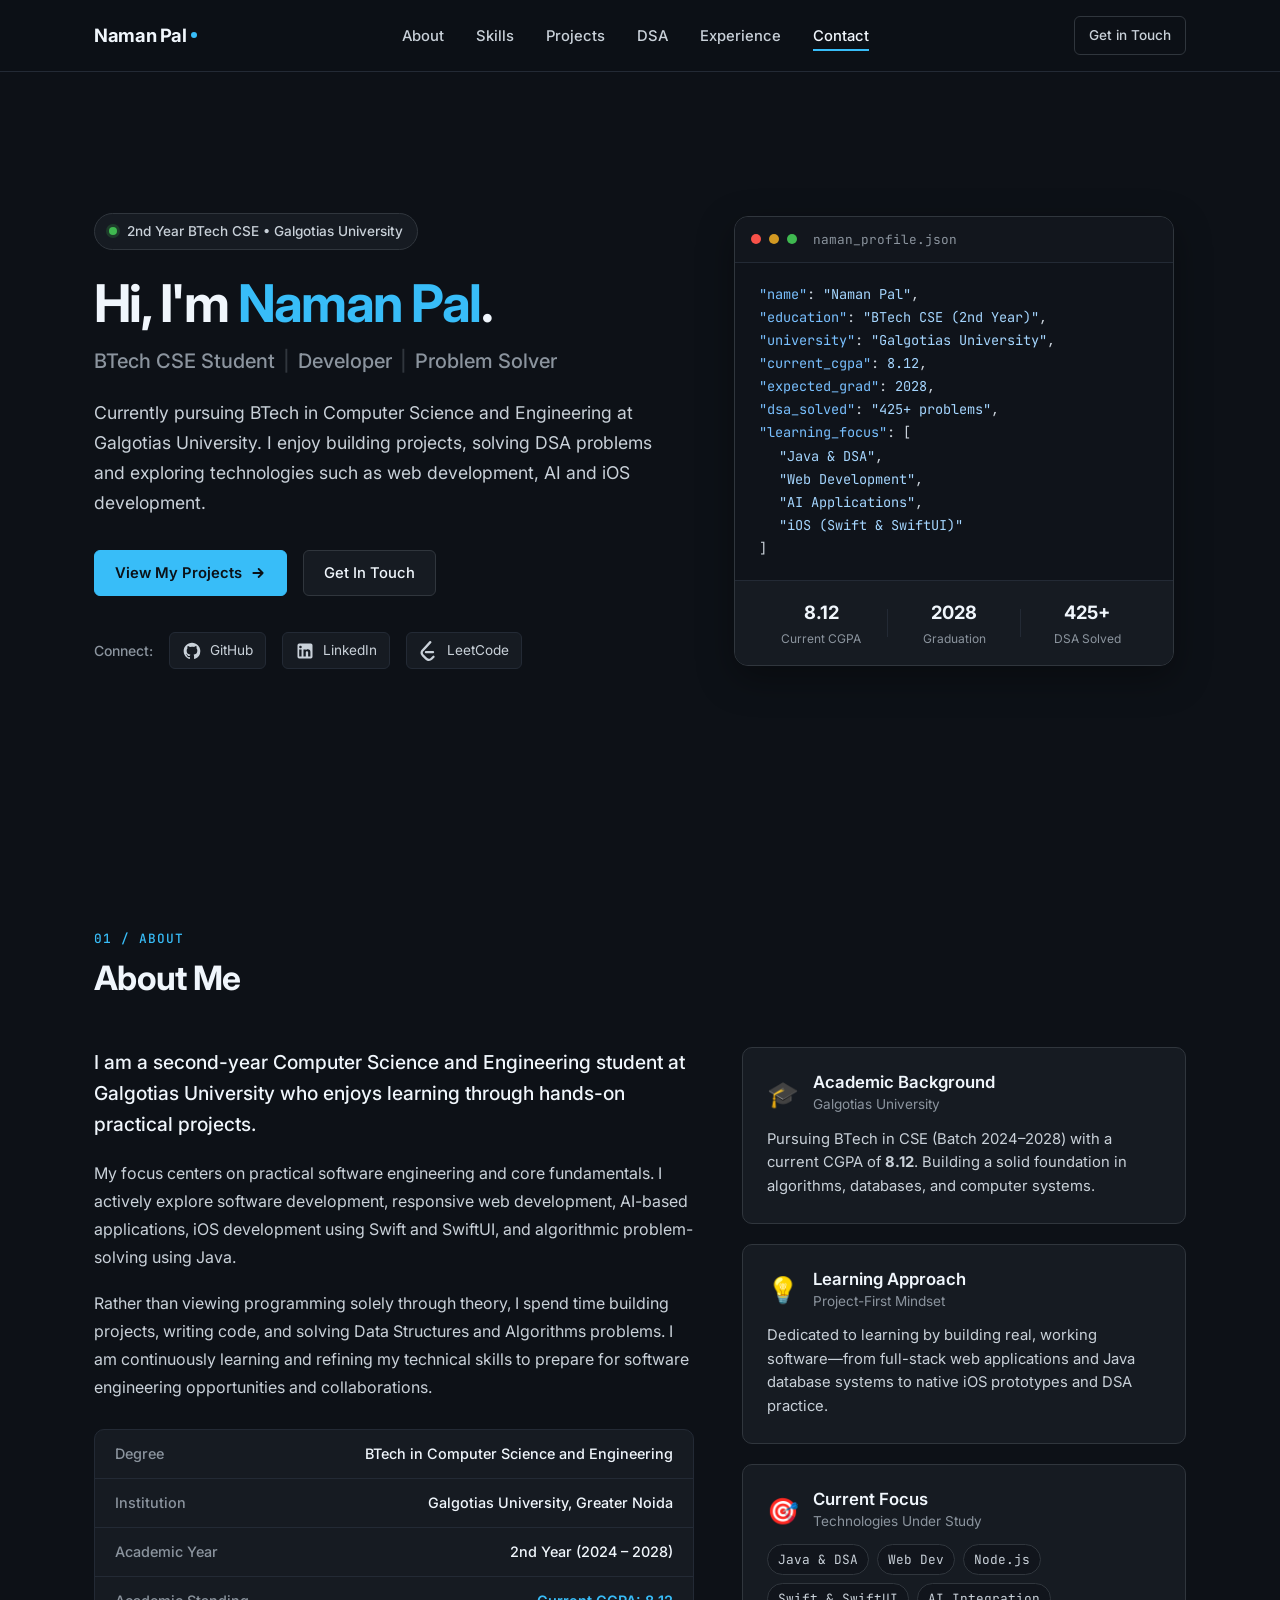
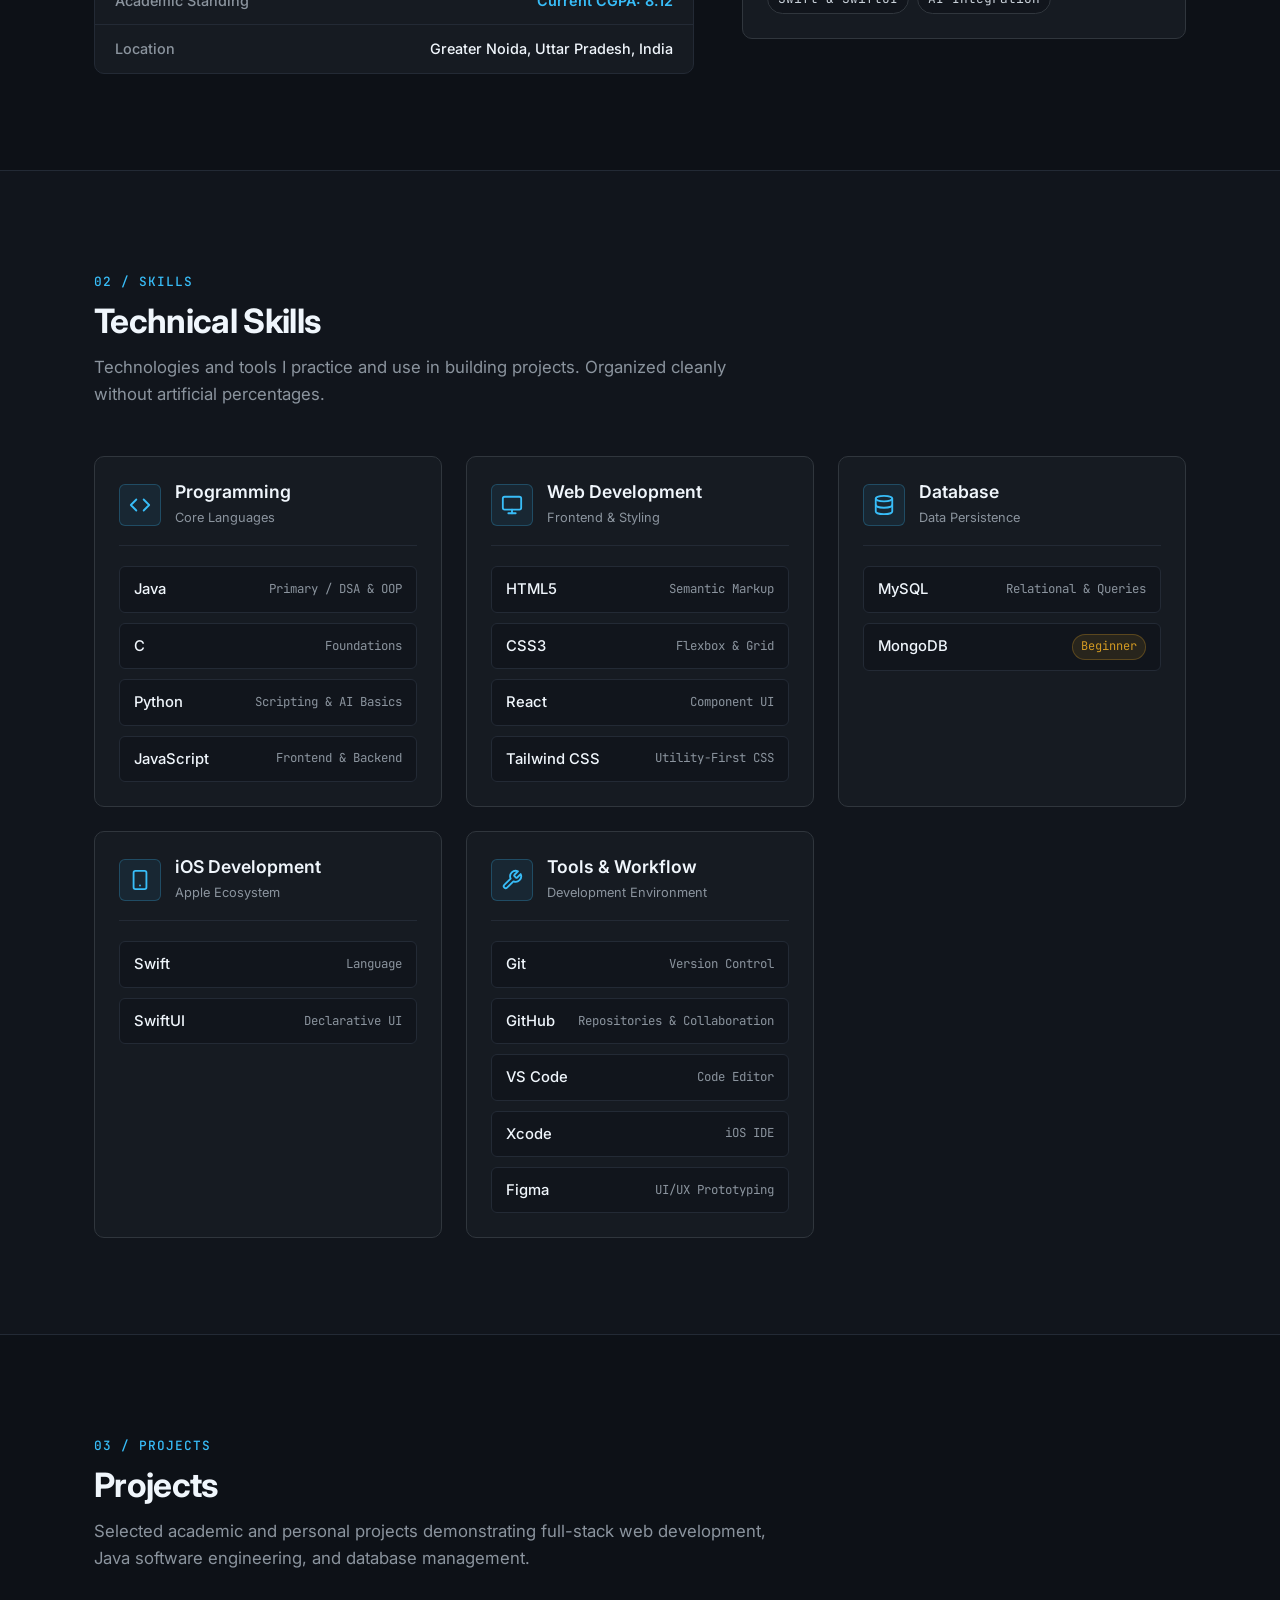
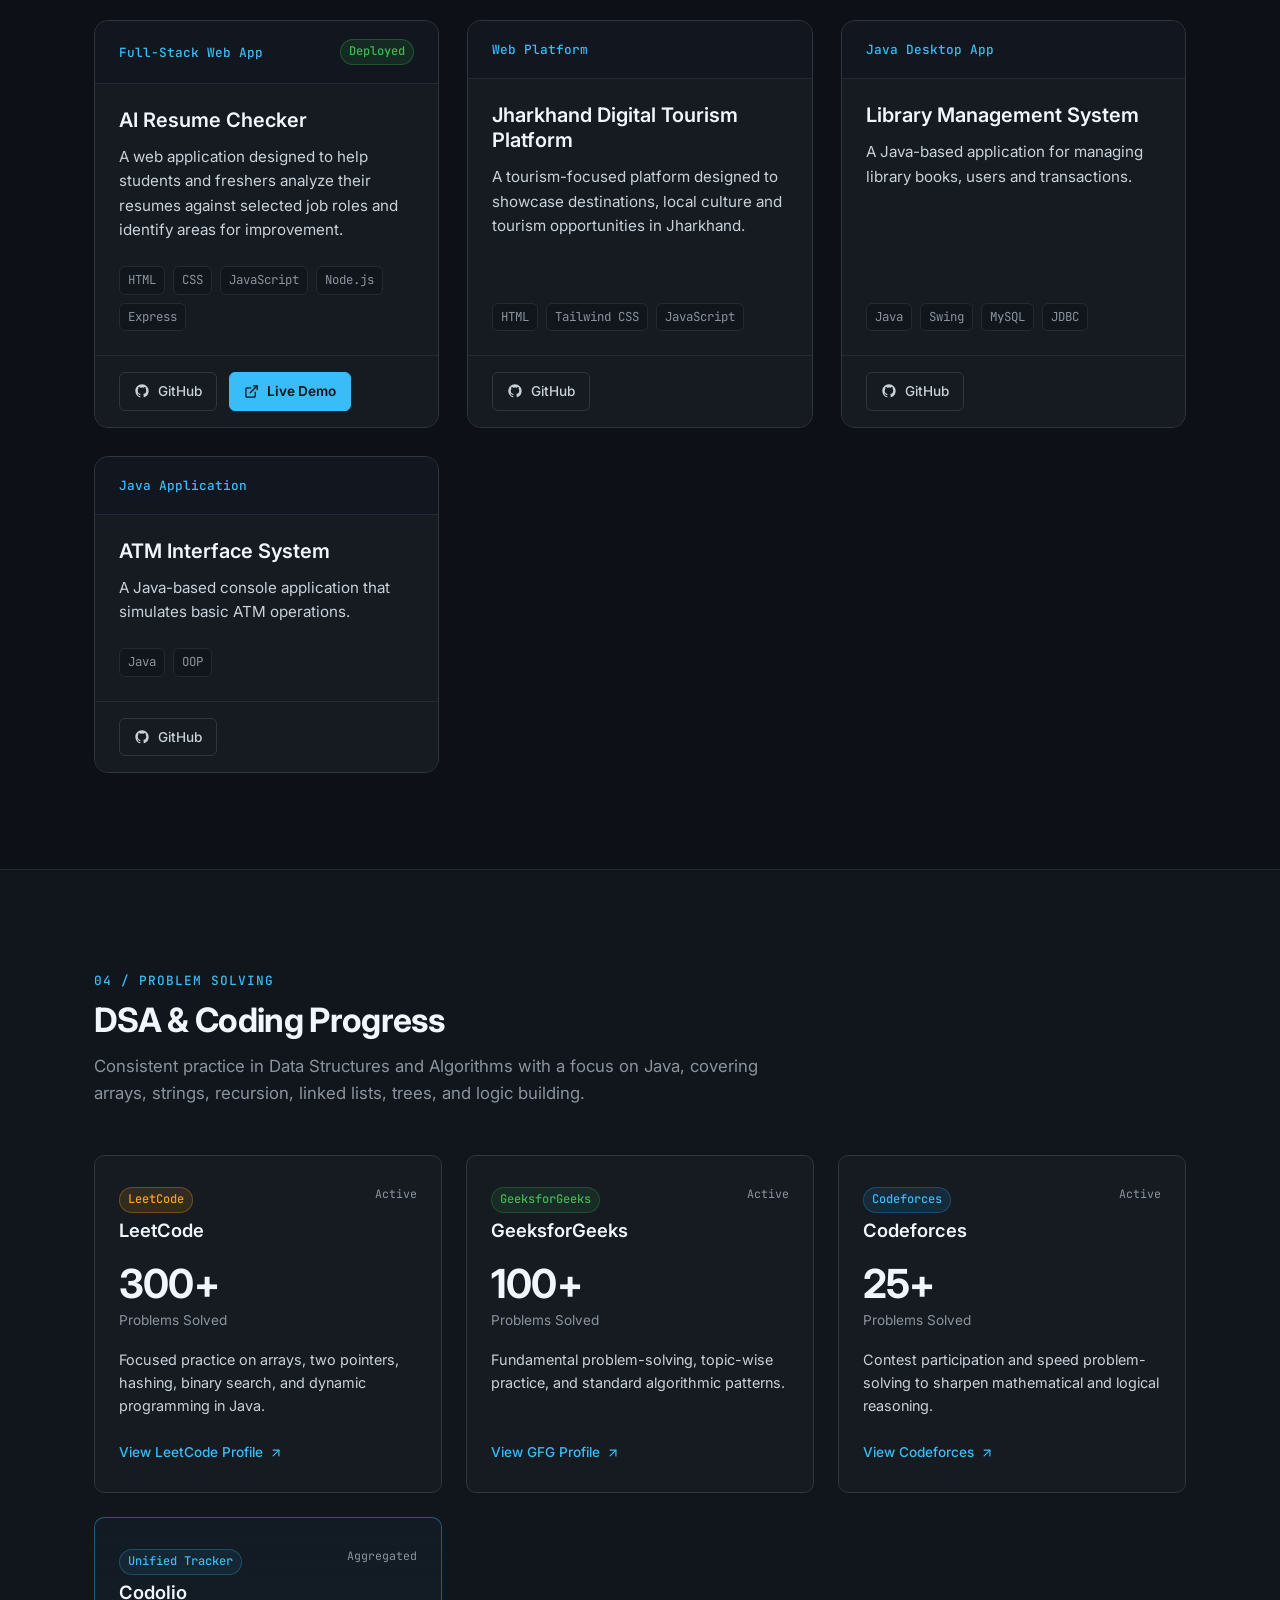
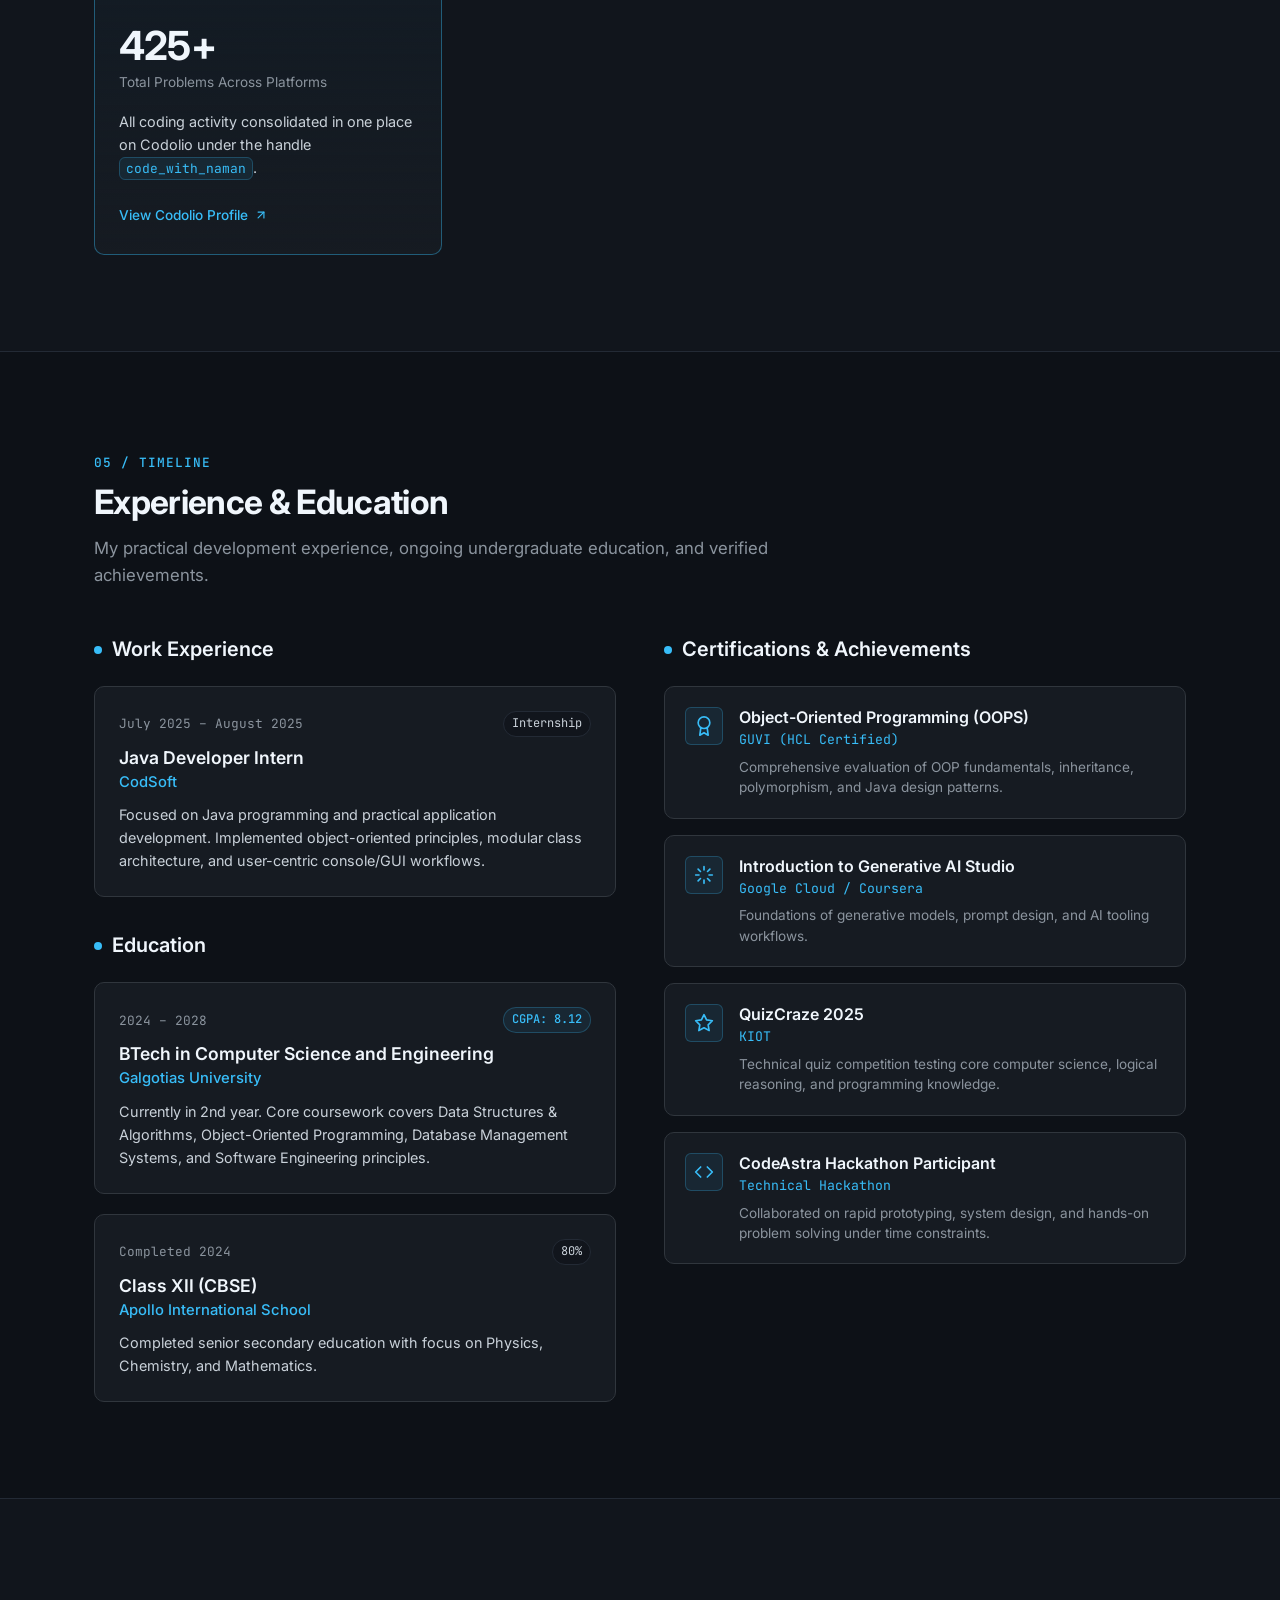
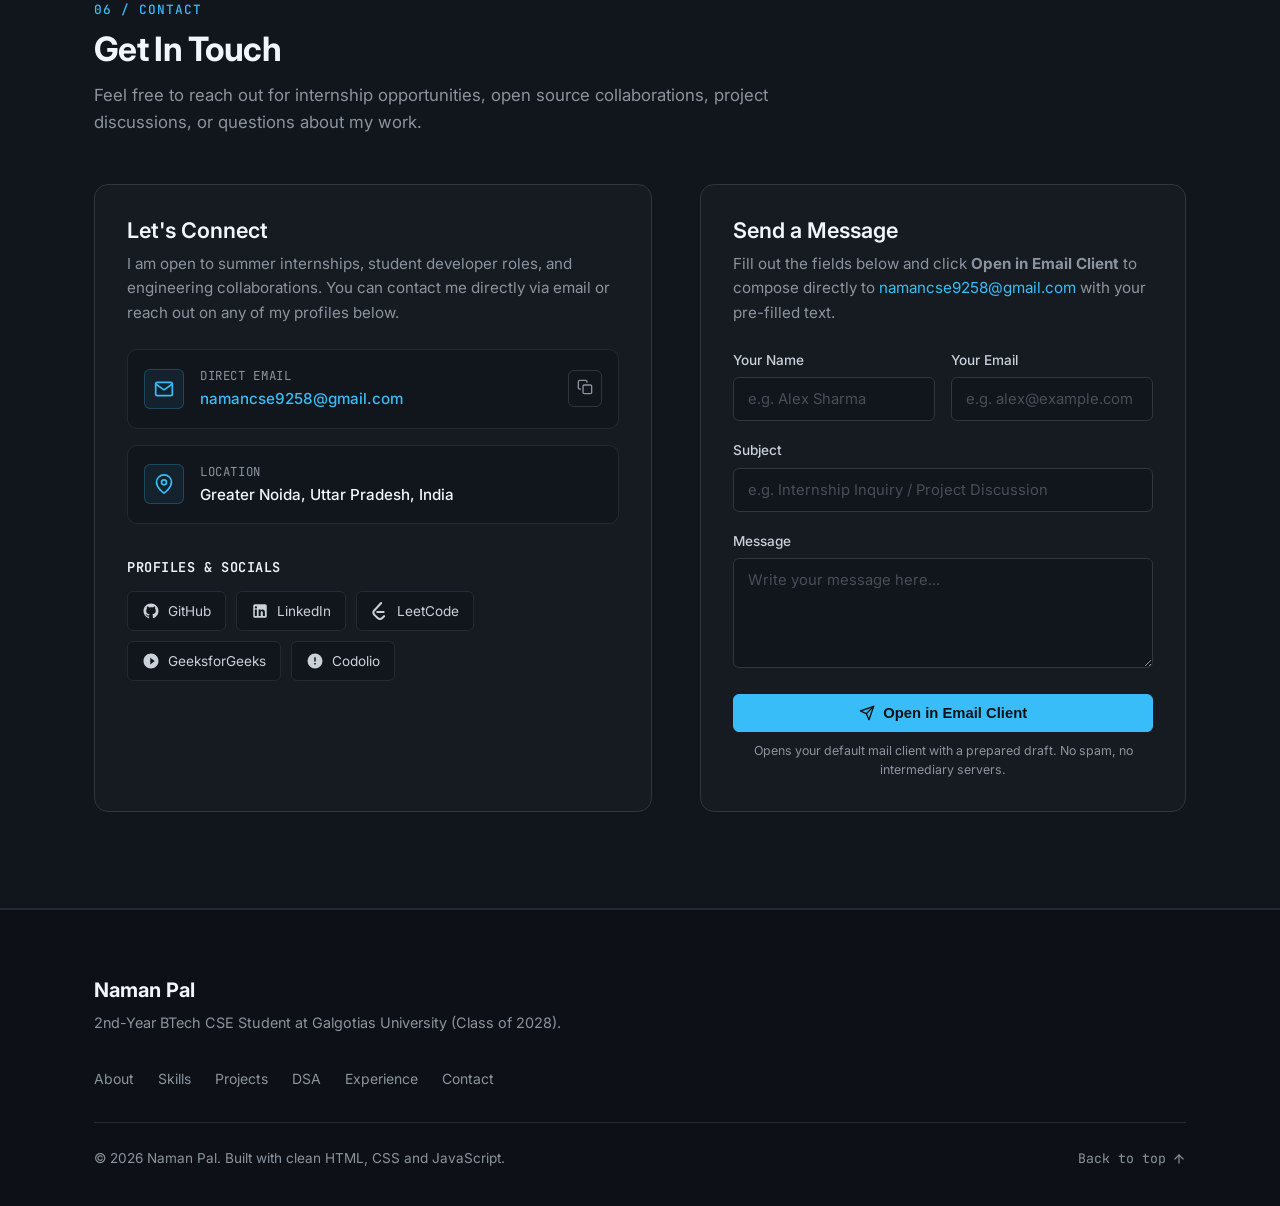
==== index.html @ 1735bbab "Redesign portfolio: modern minimal developer theme, update academic profile, projects, and DSA stati" ====
﻿<!DOCTYPE html>
<html lang="en">

<head>
    <meta charset="UTF-8">
    <meta name="viewport" content="width=device-width, initial-scale=1.0">
    <title>Naman Pal | BTech CSE Student & Developer</title>
    <meta name="description"
        content="Personal portfolio of Naman Pal, 2nd-year BTech CSE student at Galgotias University. Interested in software development, web development, AI, iOS development, and DSA.">
    <meta name="author" content="Naman Pal">
    <meta name="theme-color" content="#0d1117">

    <!-- Google Fonts: Inter -->
    <link rel="preconnect" href="https://fonts.googleapis.com">
    <link rel="preconnect" href="https://fonts.gstatic.com" crossorigin>
    <link href="https://fonts.googleapis.com/css2?family=Inter:wght@400;500;600;700&family=JetBrains+Mono:wght@400;500&display=swap" rel="stylesheet">

    <link rel="stylesheet" href="style.css">
</head>

<body>
    <!-- Header / Navbar -->
    <header class="site-header" id="site-header">
        <nav class="navbar" aria-label="Main Navigation">
            <a href="#home" class="nav-brand" aria-label="Naman Pal Home">
                <span class="brand-name">Naman Pal</span>
                <span class="brand-dot"></span>
            </a>

            <ul class="nav-links" id="nav-links">
                <li><a href="#about" class="nav-link">About</a></li>
                <li><a href="#skills" class="nav-link">Skills</a></li>
                <li><a href="#projects" class="nav-link">Projects</a></li>
                <li><a href="#dsa" class="nav-link">DSA</a></li>
                <li><a href="#experience" class="nav-link">Experience</a></li>
                <li><a href="#contact" class="nav-link">Contact</a></li>
            </ul>

            <div class="nav-actions">
                <a href="#contact" class="btn btn-sm btn-outline">Get in Touch</a>
                <button class="nav-toggle" id="nav-toggle" aria-label="Toggle navigation menu" aria-expanded="false" aria-controls="nav-links">
                    <span class="hamburger-bar"></span>
                    <span class="hamburger-bar"></span>
                    <span class="hamburger-bar"></span>
                </button>
            </div>
        </nav>
    </header>

    <main id="main-content">
        <!-- Hero Section -->
        <section id="home" class="hero-section">
            <div class="container hero-container">
                <div class="hero-content">
                    <div class="status-badge">
                        <span class="status-pulse"></span>
                        <span>2nd Year BTech CSE • Galgotias University</span>
                    </div>

                    <h1 class="hero-title">
                        Hi, I'm <span class="text-accent">Naman Pal</span>.
                    </h1>

                    <p class="hero-role">
                        BTech CSE Student <span class="role-separator">|</span> Developer <span class="role-separator">|</span> Problem Solver
                    </p>

                    <p class="hero-description">
                        Currently pursuing BTech in Computer Science and Engineering at Galgotias University. I enjoy building projects, solving DSA problems and exploring technologies such as web development, AI and iOS development.
                    </p>

                    <div class="hero-cta">
                        <a href="#projects" class="btn btn-primary">
                            <span>View My Projects</span>
                            <svg class="icon-arrow" width="16" height="16" viewBox="0 0 16 16" fill="none" aria-hidden="true">
                                <path d="M3.333 8h9.334M8.667 4l4 4-4 4" stroke="currentColor" stroke-width="1.8" stroke-linecap="round" stroke-linejoin="round"/>
                            </svg>
                        </a>
                        <a href="#contact" class="btn btn-secondary">
                            <span>Get In Touch</span>
                        </a>
                    </div>

                    <div class="hero-socials">
                        <span class="socials-label">Connect:</span>
                        <a href="https://github.com/namanpal07" target="_blank" rel="noopener noreferrer" class="social-link" aria-label="GitHub Profile">
                            <svg width="20" height="20" viewBox="0 0 24 24" fill="currentColor" aria-hidden="true">
                                <path fill-rule="evenodd" clip-rule="evenodd" d="M12 2C6.477 2 2 6.484 2 12.017c0 4.425 2.865 8.18 6.839 9.504.5.092.682-.217.682-.483 0-.237-.008-.868-.013-1.703-2.782.605-3.369-1.343-3.369-1.343-.454-1.158-1.11-1.466-1.11-1.466-.908-.62.069-.608.069-.608 1.003.07 1.53 1.032 1.53 1.032.892 1.53 2.341 1.088 2.91.832.092-.647.35-1.088.636-1.338-2.22-.253-4.555-1.113-4.555-4.951 0-1.093.39-1.988 1.029-2.688-.103-.253-.446-1.272.098-2.65 0 0 .84-.27 2.75 1.026A9.564 9.564 0 0112 6.844c.85.004 1.705.115 2.504.337 1.909-1.296 2.747-1.027 2.747-1.027.546 1.379.202 2.398.1 2.651.64.7 1.028 1.595 1.028 2.688 0 3.848-2.339 4.695-4.566 4.943.359.309.678.92.678 1.855 0 1.338-.012 2.419-.012 2.747 0 .268.18.58.688.482A10.019 10.019 0 0022 12.017C22 6.484 17.522 2 12 2z"/>
                            </svg>
                            <span>GitHub</span>
                        </a>
                        <a href="https://linkedin.com/in/namanpal" target="_blank" rel="noopener noreferrer" class="social-link" aria-label="LinkedIn Profile">
                            <svg width="20" height="20" viewBox="0 0 24 24" fill="currentColor" aria-hidden="true">
                                <path d="M19 3a2 2 0 0 1 2 2v14a2 2 0 0 1-2 2H5a2 2 0 0 1-2-2V5a2 2 0 0 1 2-2h14m-.5 15.5v-5.3a3.26 3.26 0 0 0-3.26-3.26c-.85 0-1.84.52-2.28 1.3v-1.11h-2.79v8.37h2.79v-4.93c0-.77.62-1.4 1.39-1.4a1.4 1.4 0 0 1 1.4 1.4v4.93h2.75M6.46 8.76a1.53 1.53 0 1 0-.01-3.05 1.53 1.53 0 0 0 .01 3.05m1.4 9.74v-8.37H5.06v8.37h2.8z"/>
                            </svg>
                            <span>LinkedIn</span>
                        </a>
                        <a href="https://leetcode.com/u/namanpal9258/" target="_blank" rel="noopener noreferrer" class="social-link" aria-label="LeetCode Profile">
                            <svg width="20" height="20" viewBox="0 0 24 24" fill="currentColor" aria-hidden="true">
                                <path d="M13.483 0a1.374 1.374 0 0 0-.961.438L7.116 6.226l-3.854 4.126a5.266 5.266 0 0 0-1.209 2.104 5.35 5.35 0 0 0-.125.513 5.527 5.527 0 0 0 .062 2.362 5.83 5.83 0 0 0 .349 1.017 5.938 5.938 0 0 0 1.271 1.818l4.277 4.193.039.038c2.248 2.165 5.852 2.133 8.063-.074l2.396-2.392c.54-.54.54-1.414.003-1.955a1.378 1.378 0 0 0-1.951-.003l-2.396 2.392a3.021 3.021 0 0 1-4.205.038l-.02-.019-4.276-4.193c-.652-.64-.972-1.469-.948-2.263a2.68 2.68 0 0 1 .666-1.607 2.6 2.6 0 0 1 .383-.357l3.997-4.28 4.908-5.328a1.383 1.383 0 0 0-.96-2.327zM8.32 12.062a1.376 1.376 0 0 0-1.376 1.376 1.376 1.376 0 0 0 1.376 1.376h8.498a1.376 1.376 0 0 0 1.376-1.376 1.376 1.376 0 0 0-1.376-1.376H8.32z"/>
                            </svg>
                            <span>LeetCode</span>
                        </a>
                    </div>
                </div>

                <!-- Right Side Summary Card -->
                <div class="hero-card-wrapper">
                    <div class="profile-card">
                        <div class="card-header-bar">
                            <span class="window-dot red"></span>
                            <span class="window-dot yellow"></span>
                            <span class="window-dot green"></span>
                            <span class="window-title">naman_profile.json</span>
                        </div>
                        <div class="profile-card-body">
                            <div class="code-line"><span class="code-key">"name"</span>: <span class="code-val">"Naman Pal"</span>,</div>
                            <div class="code-line"><span class="code-key">"education"</span>: <span class="code-val">"BTech CSE (2nd Year)"</span>,</div>
                            <div class="code-line"><span class="code-key">"university"</span>: <span class="code-val">"Galgotias University"</span>,</div>
                            <div class="code-line"><span class="code-key">"current_cgpa"</span>: <span class="code-val text-accent">8.12</span>,</div>
                            <div class="code-line"><span class="code-key">"expected_grad"</span>: <span class="code-val">2028</span>,</div>
                            <div class="code-line"><span class="code-key">"dsa_solved"</span>: <span class="code-val text-accent">"425+ problems"</span>,</div>
                            <div class="code-line"><span class="code-key">"learning_focus"</span>: [</div>
                            <div class="code-line indent"><span class="code-val">"Java & DSA"</span>,</div>
                            <div class="code-line indent"><span class="code-val">"Web Development"</span>,</div>
                            <div class="code-line indent"><span class="code-val">"AI Applications"</span>,</div>
                            <div class="code-line indent"><span class="code-val">"iOS (Swift & SwiftUI)"</span></div>
                            <div class="code-line">]</div>
                        </div>
                        <div class="profile-card-footer">
                            <div class="card-stat">
                                <span class="stat-number">8.12</span>
                                <span class="stat-label">Current CGPA</span>
                            </div>
                            <div class="card-stat-divider"></div>
                            <div class="card-stat">
                                <span class="stat-number">2028</span>
                                <span class="stat-label">Graduation</span>
                            </div>
                            <div class="card-stat-divider"></div>
                            <div class="card-stat">
                                <span class="stat-number">425+</span>
                                <span class="stat-label">DSA Solved</span>
                            </div>
                        </div>
                    </div>
                </div>
            </div>
        </section>

        <!-- About Section -->
        <section id="about" class="section">
            <div class="container">
                <div class="section-header">
                    <span class="section-tag">01 / ABOUT</span>
                    <h2 class="section-title">About Me</h2>
                </div>

                <div class="about-grid">
                    <div class="about-text-content">
                        <p class="about-lead">
                            I am a second-year Computer Science and Engineering student at Galgotias University who enjoys learning through hands-on practical projects.
                        </p>
                        <p class="about-body">
                            My focus centers on practical software engineering and core fundamentals. I actively explore software development, responsive web development, AI-based applications, iOS development using Swift and SwiftUI, and algorithmic problem-solving using Java.
                        </p>
                        <p class="about-body">
                            Rather than viewing programming solely through theory, I spend time building projects, writing code, and solving Data Structures and Algorithms problems. I am continuously learning and refining my technical skills to prepare for software engineering opportunities and collaborations.
                        </p>

                        <div class="about-details-list">
                            <div class="detail-item">
                                <span class="detail-label">Degree</span>
                                <span class="detail-value">BTech in Computer Science and Engineering</span>
                            </div>
                            <div class="detail-item">
                                <span class="detail-label">Institution</span>
                                <span class="detail-value">Galgotias University, Greater Noida</span>
                            </div>
                            <div class="detail-item">
                                <span class="detail-label">Academic Year</span>
                                <span class="detail-value">2nd Year (2024 – 2028)</span>
                            </div>
                            <div class="detail-item">
                                <span class="detail-label">Academic Standing</span>
                                <span class="detail-value highlight">Current CGPA: 8.12</span>
                            </div>
                            <div class="detail-item">
                                <span class="detail-label">Location</span>
                                <span class="detail-value">Greater Noida, Uttar Pradesh, India</span>
                            </div>
                        </div>
                    </div>

                    <div class="about-cards-column">
                        <div class="info-card">
                            <div class="info-card-header">
                                <span class="info-card-icon">🎓</span>
                                <div>
                                    <h3 class="info-card-title">Academic Background</h3>
                                    <p class="info-card-subtitle">Galgotias University</p>
                                </div>
                            </div>
                            <p class="info-card-desc">
                                Pursuing BTech in CSE (Batch 2024–2028) with a current CGPA of <strong>8.12</strong>. Building a solid foundation in algorithms, databases, and computer systems.
                            </p>
                        </div>

                        <div class="info-card">
                            <div class="info-card-header">
                                <span class="info-card-icon">💡</span>
                                <div>
                                    <h3 class="info-card-title">Learning Approach</h3>
                                    <p class="info-card-subtitle">Project-First Mindset</p>
                                </div>
                            </div>
                            <p class="info-card-desc">
                                Dedicated to learning by building real, working software—from full-stack web applications and Java database systems to native iOS prototypes and DSA practice.
                            </p>
                        </div>

                        <div class="info-card">
                            <div class="info-card-header">
                                <span class="info-card-icon">🎯</span>
                                <div>
                                    <h3 class="info-card-title">Current Focus</h3>
                                    <p class="info-card-subtitle">Technologies Under Study</p>
                                </div>
                            </div>
                            <div class="pill-group">
                                <span class="tech-pill">Java & DSA</span>
                                <span class="tech-pill">Web Dev</span>
                                <span class="tech-pill">Node.js</span>
                                <span class="tech-pill">Swift & SwiftUI</span>
                                <span class="tech-pill">AI Integration</span>
                            </div>
                        </div>
                    </div>
                </div>
            </div>
        </section>

        <!-- Skills Section -->
        <section id="skills" class="section section-alt">
            <div class="container">
                <div class="section-header">
                    <span class="section-tag">02 / SKILLS</span>
                    <h2 class="section-title">Technical Skills</h2>
                    <p class="section-subtitle">
                        Technologies and tools I practice and use in building projects. Organized cleanly without artificial percentages.
                    </p>
                </div>

                <div class="skills-grid">
                    <!-- Programming -->
                    <div class="skill-category-card">
                        <div class="skill-category-header">
                            <div class="category-icon-wrapper">
                                <svg width="22" height="22" viewBox="0 0 24 24" fill="none" stroke="currentColor" stroke-width="2" stroke-linecap="round" stroke-linejoin="round">
                                    <polyline points="16 18 22 12 16 6"></polyline>
                                    <polyline points="8 6 2 12 8 18"></polyline>
                                </svg>
                            </div>
                            <div>
                                <h3 class="category-title">Programming</h3>
                                <span class="category-count">Core Languages</span>
                            </div>
                        </div>
                        <ul class="skill-tags-list">
                            <li class="skill-tag">
                                <span class="skill-name">Java</span>
                                <span class="skill-role-tag">Primary / DSA & OOP</span>
                            </li>
                            <li class="skill-tag">
                                <span class="skill-name">C</span>
                                <span class="skill-role-tag">Foundations</span>
                            </li>
                            <li class="skill-tag">
                                <span class="skill-name">Python</span>
                                <span class="skill-role-tag">Scripting & AI Basics</span>
                            </li>
                            <li class="skill-tag">
                                <span class="skill-name">JavaScript</span>
                                <span class="skill-role-tag">Frontend & Backend</span>
                            </li>
                        </ul>
                    </div>

                    <!-- Web Development -->
                    <div class="skill-category-card">
                        <div class="skill-category-header">
                            <div class="category-icon-wrapper">
                                <svg width="22" height="22" viewBox="0 0 24 24" fill="none" stroke="currentColor" stroke-width="2" stroke-linecap="round" stroke-linejoin="round">
                                    <rect x="2" y="3" width="20" height="14" rx="2" ry="2"></rect>
                                    <line x1="8" y1="21" x2="16" y2="21"></line>
                                    <line x1="12" y1="17" x2="12" y2="21"></line>
                                </svg>
                            </div>
                            <div>
                                <h3 class="category-title">Web Development</h3>
                                <span class="category-count">Frontend & Styling</span>
                            </div>
                        </div>
                        <ul class="skill-tags-list">
                            <li class="skill-tag">
                                <span class="skill-name">HTML5</span>
                                <span class="skill-role-tag">Semantic Markup</span>
                            </li>
                            <li class="skill-tag">
                                <span class="skill-name">CSS3</span>
                                <span class="skill-role-tag">Flexbox & Grid</span>
                            </li>
                            <li class="skill-tag">
                                <span class="skill-name">React</span>
                                <span class="skill-role-tag">Component UI</span>
                            </li>
                            <li class="skill-tag">
                                <span class="skill-name">Tailwind CSS</span>
                                <span class="skill-role-tag">Utility-First CSS</span>
                            </li>
                        </ul>
                    </div>

                    <!-- Database -->
                    <div class="skill-category-card">
                        <div class="skill-category-header">
                            <div class="category-icon-wrapper">
                                <svg width="22" height="22" viewBox="0 0 24 24" fill="none" stroke="currentColor" stroke-width="2" stroke-linecap="round" stroke-linejoin="round">
                                    <ellipse cx="12" cy="5" rx="9" ry="3"></ellipse>
                                    <path d="M21 12c0 1.66-4 3-9 3s-9-1.34-9-3"></path>
                                    <path d="M3 5v14c0 1.66 4 3 9 3s9-1.34 9-3V5"></path>
                                </svg>
                            </div>
                            <div>
                                <h3 class="category-title">Database</h3>
                                <span class="category-count">Data Persistence</span>
                            </div>
                        </div>
                        <ul class="skill-tags-list">
                            <li class="skill-tag">
                                <span class="skill-name">MySQL</span>
                                <span class="skill-role-tag">Relational & Queries</span>
                            </li>
                            <li class="skill-tag">
                                <span class="skill-name">MongoDB</span>
                                <span class="skill-badge-level">Beginner</span>
                            </li>
                        </ul>
                    </div>

                    <!-- iOS Development -->
                    <div class="skill-category-card">
                        <div class="skill-category-header">
                            <div class="category-icon-wrapper">
                                <svg width="22" height="22" viewBox="0 0 24 24" fill="none" stroke="currentColor" stroke-width="2" stroke-linecap="round" stroke-linejoin="round">
                                    <rect x="5" y="2" width="14" height="20" rx="2" ry="2"></rect>
                                    <line x1="12" y1="18" x2="12.01" y2="18"></line>
                                </svg>
                            </div>
                            <div>
                                <h3 class="category-title">iOS Development</h3>
                                <span class="category-count">Apple Ecosystem</span>
                            </div>
                        </div>
                        <ul class="skill-tags-list">
                            <li class="skill-tag">
                                <span class="skill-name">Swift</span>
                                <span class="skill-role-tag">Language</span>
                            </li>
                            <li class="skill-tag">
                                <span class="skill-name">SwiftUI</span>
                                <span class="skill-role-tag">Declarative UI</span>
                            </li>
                        </ul>
                    </div>

                    <!-- Tools & Workflow -->
                    <div class="skill-category-card">
                        <div class="skill-category-header">
                            <div class="category-icon-wrapper">
                                <svg width="22" height="22" viewBox="0 0 24 24" fill="none" stroke="currentColor" stroke-width="2" stroke-linecap="round" stroke-linejoin="round">
                                    <path d="M14.7 6.3a1 1 0 0 0 0 1.4l1.6 1.6a1 1 0 0 0 1.4 0l3.77-3.77a6 6 0 0 1-7.94 7.94l-6.91 6.91a2.12 2.12 0 0 1-3-3l6.91-6.91a6 6 0 0 1 7.94-7.94l-3.76 3.76z"></path>
                                </svg>
                            </div>
                            <div>
                                <h3 class="category-title">Tools & Workflow</h3>
                                <span class="category-count">Development Environment</span>
                            </div>
                        </div>
                        <ul class="skill-tags-list">
                            <li class="skill-tag">
                                <span class="skill-name">Git</span>
                                <span class="skill-role-tag">Version Control</span>
                            </li>
                            <li class="skill-tag">
                                <span class="skill-name">GitHub</span>
                                <span class="skill-role-tag">Repositories & Collaboration</span>
                            </li>
                            <li class="skill-tag">
                                <span class="skill-name">VS Code</span>
                                <span class="skill-role-tag">Code Editor</span>
                            </li>
                            <li class="skill-tag">
                                <span class="skill-name">Xcode</span>
                                <span class="skill-role-tag">iOS IDE</span>
                            </li>
                            <li class="skill-tag">
                                <span class="skill-name">Figma</span>
                                <span class="skill-role-tag">UI/UX Prototyping</span>
                            </li>
                        </ul>
                    </div>
                </div>
            </div>
        </section>

        <!-- Projects Section -->
        <section id="projects" class="section">
            <div class="container">
                <div class="section-header">
                    <span class="section-tag">03 / PROJECTS</span>
                    <h2 class="section-title">Projects</h2>
                    <p class="section-subtitle">
                        Selected academic and personal projects demonstrating full-stack web development, Java software engineering, and database management.
                    </p>
                </div>

                <div class="projects-grid">
                    <!-- Project 1: AI Resume Checker -->
                    <article class="project-card">
                        <div class="project-card-header">
                            <div class="project-type-badge">
                                <span>Full-Stack Web App</span>
                            </div>
                            <span class="project-featured-tag">Deployed</span>
                        </div>

                        <div class="project-card-body">
                            <h3 class="project-title">AI Resume Checker</h3>
                            <p class="project-description">
                                A web application designed to help students and freshers analyze their resumes against selected job roles and identify areas for improvement.
                            </p>

                            <div class="project-tech-stack" aria-label="Technologies used">
                                <span class="tech-badge">HTML</span>
                                <span class="tech-badge">CSS</span>
                                <span class="tech-badge">JavaScript</span>
                                <span class="tech-badge">Node.js</span>
                                <span class="tech-badge">Express</span>
                            </div>
                        </div>

                        <div class="project-card-footer">
                            <a href="https://github.com/namanpal07/AI-Resume-Checker" target="_blank" rel="noopener noreferrer" class="btn btn-sm btn-outline">
                                <svg width="16" height="16" viewBox="0 0 24 24" fill="currentColor" aria-hidden="true">
                                    <path fill-rule="evenodd" clip-rule="evenodd" d="M12 2C6.477 2 2 6.484 2 12.017c0 4.425 2.865 8.18 6.839 9.504.5.092.682-.217.682-.483 0-.237-.008-.868-.013-1.703-2.782.605-3.369-1.343-3.369-1.343-.454-1.158-1.11-1.466-1.11-1.466-.908-.62.069-.608.069-.608 1.003.07 1.53 1.032 1.53 1.032.892 1.53 2.341 1.088 2.91.832.092-.647.35-1.088.636-1.338-2.22-.253-4.555-1.113-4.555-4.951 0-1.093.39-1.988 1.029-2.688-.103-.253-.446-1.272.098-2.65 0 0 .84-.27 2.75 1.026A9.564 9.564 0 0112 6.844c.85.004 1.705.115 2.504.337 1.909-1.296 2.747-1.027 2.747-1.027.546 1.379.202 2.398.1 2.651.64.7 1.028 1.595 1.028 2.688 0 3.848-2.339 4.695-4.566 4.943.359.309.678.92.678 1.855 0 1.338-.012 2.419-.012 2.747 0 .268.18.58.688.482A10.019 10.019 0 0022 12.017C22 6.484 17.522 2 12 2z"/>
                                </svg>
                                <span>GitHub</span>
                            </a>
                            <a href="https://ai-resume-checker-eight-omega.vercel.app" target="_blank" rel="noopener noreferrer" class="btn btn-sm btn-primary">
                                <svg width="15" height="15" viewBox="0 0 24 24" fill="none" stroke="currentColor" stroke-width="2" stroke-linecap="round" stroke-linejoin="round" aria-hidden="true">
                                    <path d="M18 13v6a2 2 0 0 1-2 2H5a2 2 0 0 1-2-2V8a2 2 0 0 1 2-2h6"></path>
                                    <polyline points="15 3 21 3 21 9"></polyline>
                                    <line x1="10" y1="14" x2="21" y2="3"></line>
                                </svg>
                                <span>Live Demo</span>
                            </a>
                        </div>
                    </article>

                    <!-- Project 2: Jharkhand Digital Tourism Platform -->
                    <article class="project-card">
                        <div class="project-card-header">
                            <div class="project-type-badge">
                                <span>Web Platform</span>
                            </div>
                        </div>

                        <div class="project-card-body">
                            <h3 class="project-title">Jharkhand Digital Tourism Platform</h3>
                            <p class="project-description">
                                A tourism-focused platform designed to showcase destinations, local culture and tourism opportunities in Jharkhand.
                            </p>

                            <div class="project-tech-stack" aria-label="Technologies used">
                                <span class="tech-badge">HTML</span>
                                <span class="tech-badge">Tailwind CSS</span>
                                <span class="tech-badge">JavaScript</span>
                            </div>
                        </div>

                        <div class="project-card-footer">
                            <a href="https://github.com/namanpal07/JharkhandTour" target="_blank" rel="noopener noreferrer" class="btn btn-sm btn-outline">
                                <svg width="16" height="16" viewBox="0 0 24 24" fill="currentColor" aria-hidden="true">
                                    <path fill-rule="evenodd" clip-rule="evenodd" d="M12 2C6.477 2 2 6.484 2 12.017c0 4.425 2.865 8.18 6.839 9.504.5.092.682-.217.682-.483 0-.237-.008-.868-.013-1.703-2.782.605-3.369-1.343-3.369-1.343-.454-1.158-1.11-1.466-1.11-1.466-.908-.62.069-.608.069-.608 1.003.07 1.53 1.032 1.53 1.032.892 1.53 2.341 1.088 2.91.832.092-.647.35-1.088.636-1.338-2.22-.253-4.555-1.113-4.555-4.951 0-1.093.39-1.988 1.029-2.688-.103-.253-.446-1.272.098-2.65 0 0 .84-.27 2.75 1.026A9.564 9.564 0 0112 6.844c.85.004 1.705.115 2.504.337 1.909-1.296 2.747-1.027 2.747-1.027.546 1.379.202 2.398.1 2.651.64.7 1.028 1.595 1.028 2.688 0 3.848-2.339 4.695-4.566 4.943.359.309.678.92.678 1.855 0 1.338-.012 2.419-.012 2.747 0 .268.18.58.688.482A10.019 10.019 0 0022 12.017C22 6.484 17.522 2 12 2z"/>
                                </svg>
                                <span>GitHub</span>
                            </a>
                        </div>
                    </article>

                    <!-- Project 3: Library Management System -->
                    <article class="project-card">
                        <div class="project-card-header">
                            <div class="project-type-badge">
                                <span>Java Desktop App</span>
                            </div>
                        </div>

                        <div class="project-card-body">
                            <h3 class="project-title">Library Management System</h3>
                            <p class="project-description">
                                A Java-based application for managing library books, users and transactions.
                            </p>

                            <div class="project-tech-stack" aria-label="Technologies used">
                                <span class="tech-badge">Java</span>
                                <span class="tech-badge">Swing</span>
                                <span class="tech-badge">MySQL</span>
                                <span class="tech-badge">JDBC</span>
                            </div>
                        </div>

                        <div class="project-card-footer">
                            <a href="https://github.com/namanpal07/Library_Management_System_" target="_blank" rel="noopener noreferrer" class="btn btn-sm btn-outline">
                                <svg width="16" height="16" viewBox="0 0 24 24" fill="currentColor" aria-hidden="true">
                                    <path fill-rule="evenodd" clip-rule="evenodd" d="M12 2C6.477 2 2 6.484 2 12.017c0 4.425 2.865 8.18 6.839 9.504.5.092.682-.217.682-.483 0-.237-.008-.868-.013-1.703-2.782.605-3.369-1.343-3.369-1.343-.454-1.158-1.11-1.466-1.11-1.466-.908-.62.069-.608.069-.608 1.003.07 1.53 1.032 1.53 1.032.892 1.53 2.341 1.088 2.91.832.092-.647.35-1.088.636-1.338-2.22-.253-4.555-1.113-4.555-4.951 0-1.093.39-1.988 1.029-2.688-.103-.253-.446-1.272.098-2.65 0 0 .84-.27 2.75 1.026A9.564 9.564 0 0112 6.844c.85.004 1.705.115 2.504.337 1.909-1.296 2.747-1.027 2.747-1.027.546 1.379.202 2.398.1 2.651.64.7 1.028 1.595 1.028 2.688 0 3.848-2.339 4.695-4.566 4.943.359.309.678.92.678 1.855 0 1.338-.012 2.419-.012 2.747 0 .268.18.58.688.482A10.019 10.019 0 0022 12.017C22 6.484 17.522 2 12 2z"/>
                                </svg>
                                <span>GitHub</span>
                            </a>
                        </div>
                    </article>

                    <!-- Project 4: ATM Interface System -->
                    <article class="project-card">
                        <div class="project-card-header">
                            <div class="project-type-badge">
                                <span>Java Application</span>
                            </div>
                        </div>

                        <div class="project-card-body">
                            <h3 class="project-title">ATM Interface System</h3>
                            <p class="project-description">
                                A Java-based console application that simulates basic ATM operations.
                            </p>

                            <div class="project-tech-stack" aria-label="Technologies used">
                                <span class="tech-badge">Java</span>
                                <span class="tech-badge">OOP</span>
                            </div>
                        </div>

                        <div class="project-card-footer">
                            <a href="https://github.com/namanpal07" target="_blank" rel="noopener noreferrer" class="btn btn-sm btn-outline">
                                <svg width="16" height="16" viewBox="0 0 24 24" fill="currentColor" aria-hidden="true">
                                    <path fill-rule="evenodd" clip-rule="evenodd" d="M12 2C6.477 2 2 6.484 2 12.017c0 4.425 2.865 8.18 6.839 9.504.5.092.682-.217.682-.483 0-.237-.008-.868-.013-1.703-2.782.605-3.369-1.343-3.369-1.343-.454-1.158-1.11-1.466-1.11-1.466-.908-.62.069-.608.069-.608 1.003.07 1.53 1.032 1.53 1.032.892 1.53 2.341 1.088 2.91.832.092-.647.35-1.088.636-1.338-2.22-.253-4.555-1.113-4.555-4.951 0-1.093.39-1.988 1.029-2.688-.103-.253-.446-1.272.098-2.65 0 0 .84-.27 2.75 1.026A9.564 9.564 0 0112 6.844c.85.004 1.705.115 2.504.337 1.909-1.296 2.747-1.027 2.747-1.027.546 1.379.202 2.398.1 2.651.64.7 1.028 1.595 1.028 2.688 0 3.848-2.339 4.695-4.566 4.943.359.309.678.92.678 1.855 0 1.338-.012 2.419-.012 2.747 0 .268.18.58.688.482A10.019 10.019 0 0022 12.017C22 6.484 17.522 2 12 2z"/>
                                </svg>
                                <span>GitHub</span>
                            </a>
                        </div>
                    </article>
                </div>
            </div>
        </section>

        <!-- DSA Section -->
        <section id="dsa" class="section section-alt">
            <div class="container">
                <div class="section-header">
                    <span class="section-tag">04 / PROBLEM SOLVING</span>
                    <h2 class="section-title">DSA & Coding Progress</h2>
                    <p class="section-subtitle">
                        Consistent practice in Data Structures and Algorithms with a focus on Java, covering arrays, strings, recursion, linked lists, trees, and logic building.
                    </p>
                </div>

                <div class="dsa-grid">
                    <!-- LeetCode Card -->
                    <div class="dsa-stat-card">
                        <div class="dsa-card-header">
                            <div class="platform-meta">
                                <span class="platform-tag leetcode-tag">LeetCode</span>
                                <h3 class="platform-name">LeetCode</h3>
                            </div>
                            <span class="dsa-verified-badge">Active</span>
                        </div>
                        <div class="dsa-number-wrap">
                            <span class="dsa-big-num">300+</span>
                            <span class="dsa-subtext">Problems Solved</span>
                        </div>
                        <p class="dsa-desc">
                            Focused practice on arrays, two pointers, hashing, binary search, and dynamic programming in Java.
                        </p>
                        <a href="https://leetcode.com/u/namanpal9258/" target="_blank" rel="noopener noreferrer" class="dsa-link">
                            <span>View LeetCode Profile</span>
                            <svg width="14" height="14" viewBox="0 0 24 24" fill="none" stroke="currentColor" stroke-width="2" stroke-linecap="round" stroke-linejoin="round" aria-hidden="true">
                                <line x1="7" y1="17" x2="17" y2="7"></line>
                                <polyline points="7 7 17 7 17 17"></polyline>
                            </svg>
                        </a>
                    </div>

                    <!-- GeeksforGeeks Card -->
                    <div class="dsa-stat-card">
                        <div class="dsa-card-header">
                            <div class="platform-meta">
                                <span class="platform-tag gfg-tag">GeeksforGeeks</span>
                                <h3 class="platform-name">GeeksforGeeks</h3>
                            </div>
                            <span class="dsa-verified-badge">Active</span>
                        </div>
                        <div class="dsa-number-wrap">
                            <span class="dsa-big-num">100+</span>
                            <span class="dsa-subtext">Problems Solved</span>
                        </div>
                        <p class="dsa-desc">
                            Fundamental problem-solving, topic-wise practice, and standard algorithmic patterns.
                        </p>
                        <a href="https://www.geeksforgeeks.org/profile/namanpab0hz?tab=activity" target="_blank" rel="noopener noreferrer" class="dsa-link">
                            <span>View GFG Profile</span>
                            <svg width="14" height="14" viewBox="0 0 24 24" fill="none" stroke="currentColor" stroke-width="2" stroke-linecap="round" stroke-linejoin="round" aria-hidden="true">
                                <line x1="7" y1="17" x2="17" y2="7"></line>
                                <polyline points="7 7 17 7 17 17"></polyline>
                            </svg>
                        </a>
                    </div>

                    <!-- Codeforces Card -->
                    <div class="dsa-stat-card">
                        <div class="dsa-card-header">
                            <div class="platform-meta">
                                <span class="platform-tag cf-tag">Codeforces</span>
                                <h3 class="platform-name">Codeforces</h3>
                            </div>
                            <span class="dsa-verified-badge">Active</span>
                        </div>
                        <div class="dsa-number-wrap">
                            <span class="dsa-big-num">25+</span>
                            <span class="dsa-subtext">Problems Solved</span>
                        </div>
                        <p class="dsa-desc">
                            Contest participation and speed problem-solving to sharpen mathematical and logical reasoning.
                        </p>
                        <a href="https://codeforces.com/" target="_blank" rel="noopener noreferrer" class="dsa-link">
                            <span>View Codeforces</span>
                            <svg width="14" height="14" viewBox="0 0 24 24" fill="none" stroke="currentColor" stroke-width="2" stroke-linecap="round" stroke-linejoin="round" aria-hidden="true">
                                <line x1="7" y1="17" x2="17" y2="7"></line>
                                <polyline points="7 7 17 7 17 17"></polyline>
                            </svg>
                        </a>
                    </div>

                    <!-- Codolio Profile Card -->
                    <div class="dsa-stat-card dsa-highlight-card">
                        <div class="dsa-card-header">
                            <div class="platform-meta">
                                <span class="platform-tag codolio-tag">Unified Tracker</span>
                                <h3 class="platform-name">Codolio</h3>
                            </div>
                            <span class="dsa-verified-badge">Aggregated</span>
                        </div>
                        <div class="dsa-number-wrap">
                            <span class="dsa-big-num">425+</span>
                            <span class="dsa-subtext">Total Problems Across Platforms</span>
                        </div>
                        <p class="dsa-desc">
                            All coding activity consolidated in one place on Codolio under the handle <code>code_with_naman</code>.
                        </p>
                        <a href="https://codolio.com/profile/code_with_naman" target="_blank" rel="noopener noreferrer" class="dsa-link">
                            <span>View Codolio Profile</span>
                            <svg width="14" height="14" viewBox="0 0 24 24" fill="none" stroke="currentColor" stroke-width="2" stroke-linecap="round" stroke-linejoin="round" aria-hidden="true">
                                <line x1="7" y1="17" x2="17" y2="7"></line>
                                <polyline points="7 7 17 7 17 17"></polyline>
                            </svg>
                        </a>
                    </div>
                </div>
            </div>
        </section>

        <!-- Experience & Education Section -->
        <section id="experience" class="section">
            <div class="container">
                <div class="section-header">
                    <span class="section-tag">05 / TIMELINE</span>
                    <h2 class="section-title">Experience & Education</h2>
                    <p class="section-subtitle">
                        My practical development experience, ongoing undergraduate education, and verified achievements.
                    </p>
                </div>

                <div class="timeline-grid">
                    <!-- Column 1: Experience & Education -->
                    <div class="timeline-column">
                        <h3 class="timeline-column-title">
                            <span class="title-bullet"></span> Work Experience
                        </h3>

                        <div class="timeline-list">
                            <div class="timeline-card">
                                <div class="timeline-meta">
                                    <span class="timeline-date">July 2025 – August 2025</span>
                                    <span class="timeline-badge">Internship</span>
                                </div>
                                <h4 class="timeline-role">Java Developer Intern</h4>
                                <h5 class="timeline-company">CodSoft</h5>
                                <p class="timeline-desc">
                                    Focused on Java programming and practical application development. Implemented object-oriented principles, modular class architecture, and user-centric console/GUI workflows.
                                </p>
                            </div>
                        </div>

                        <h3 class="timeline-column-title section-spacer">
                            <span class="title-bullet"></span> Education
                        </h3>

                        <div class="timeline-list">
                            <div class="timeline-card">
                                <div class="timeline-meta">
                                    <span class="timeline-date">2024 – 2028</span>
                                    <span class="timeline-badge highlight">CGPA: 8.12</span>
                                </div>
                                <h4 class="timeline-role">BTech in Computer Science and Engineering</h4>
                                <h5 class="timeline-company">Galgotias University</h5>
                                <p class="timeline-desc">
                                    Currently in 2nd year. Core coursework covers Data Structures & Algorithms, Object-Oriented Programming, Database Management Systems, and Software Engineering principles.
                                </p>
                            </div>

                            <div class="timeline-card">
                                <div class="timeline-meta">
                                    <span class="timeline-date">Completed 2024</span>
                                    <span class="timeline-badge">80%</span>
                                </div>
                                <h4 class="timeline-role">Class XII (CBSE)</h4>
                                <h5 class="timeline-company">Apollo International School</h5>
                                <p class="timeline-desc">
                                    Completed senior secondary education with focus on Physics, Chemistry, and Mathematics.
                                </p>
                            </div>
                        </div>
                    </div>

                    <!-- Column 2: Verified Certifications & Achievements -->
                    <div class="timeline-column">
                        <h3 class="timeline-column-title">
                            <span class="title-bullet"></span> Certifications & Achievements
                        </h3>

                        <div class="certifications-list">
                            <div class="cert-card">
                                <div class="cert-icon">
                                    <svg width="20" height="20" viewBox="0 0 24 24" fill="none" stroke="currentColor" stroke-width="2" stroke-linecap="round" stroke-linejoin="round">
                                        <circle cx="12" cy="8" r="7"></circle>
                                        <polyline points="8.21 13.89 7 23 12 20 17 23 15.79 13.88"></polyline>
                                    </svg>
                                </div>
                                <div class="cert-info">
                                    <h4 class="cert-title">Object-Oriented Programming (OOPS)</h4>
                                    <p class="cert-issuer">GUVI (HCL Certified)</p>
                                    <p class="cert-detail">Comprehensive evaluation of OOP fundamentals, inheritance, polymorphism, and Java design patterns.</p>
                                </div>
                            </div>

                            <div class="cert-card">
                                <div class="cert-icon">
                                    <svg width="20" height="20" viewBox="0 0 24 24" fill="none" stroke="currentColor" stroke-width="2" stroke-linecap="round" stroke-linejoin="round">
                                        <path d="M12 2v4M12 18v4M4.93 4.93l2.83 2.83M16.24 16.24l2.83 2.83M2 12h4M18 12h4M4.93 19.07l2.83-2.83M16.24 7.76l2.83-2.83"/>
                                    </svg>
                                </div>
                                <div class="cert-info">
                                    <h4 class="cert-title">Introduction to Generative AI Studio</h4>
                                    <p class="cert-issuer">Google Cloud / Coursera</p>
                                    <p class="cert-detail">Foundations of generative models, prompt design, and AI tooling workflows.</p>
                                </div>
                            </div>

                            <div class="cert-card">
                                <div class="cert-icon">
                                    <svg width="20" height="20" viewBox="0 0 24 24" fill="none" stroke="currentColor" stroke-width="2" stroke-linecap="round" stroke-linejoin="round">
                                        <polygon points="12 2 15.09 8.26 22 9.27 17 14.14 18.18 21.02 12 17.77 5.82 21.02 7 14.14 2 9.27 8.91 8.26 12 2"></polygon>
                                    </svg>
                                </div>
                                <div class="cert-info">
                                    <h4 class="cert-title">QuizCraze 2025</h4>
                                    <p class="cert-issuer">KIOT</p>
                                    <p class="cert-detail">Technical quiz competition testing core computer science, logical reasoning, and programming knowledge.</p>
                                </div>
                            </div>

                            <div class="cert-card">
                                <div class="cert-icon">
                                    <svg width="20" height="20" viewBox="0 0 24 24" fill="none" stroke="currentColor" stroke-width="2" stroke-linecap="round" stroke-linejoin="round">
                                        <polyline points="16 18 22 12 16 6"></polyline>
                                        <polyline points="8 6 2 12 8 18"></polyline>
                                    </svg>
                                </div>
                                <div class="cert-info">
                                    <h4 class="cert-title">CodeAstra Hackathon Participant</h4>
                                    <p class="cert-issuer">Technical Hackathon</p>
                                    <p class="cert-detail">Collaborated on rapid prototyping, system design, and hands-on problem solving under time constraints.</p>
                                </div>
                            </div>
                        </div>
                    </div>
                </div>
            </div>
        </section>

        <!-- Contact Section -->
        <section id="contact" class="section section-alt">
            <div class="container">
                <div class="section-header">
                    <span class="section-tag">06 / CONTACT</span>
                    <h2 class="section-title">Get In Touch</h2>
                    <p class="section-subtitle">
                        Feel free to reach out for internship opportunities, open source collaborations, project discussions, or questions about my work.
                    </p>
                </div>

                <div class="contact-grid">
                    <!-- Left: Contact Details -->
                    <div class="contact-info-panel">
                        <h3 class="panel-title">Let's Connect</h3>
                        <p class="panel-desc">
                            I am open to summer internships, student developer roles, and engineering collaborations. You can contact me directly via email or reach out on any of my profiles below.
                        </p>

                        <div class="contact-methods">
                            <div class="contact-method-card">
                                <div class="method-icon">
                                    <svg width="20" height="20" viewBox="0 0 24 24" fill="none" stroke="currentColor" stroke-width="2" stroke-linecap="round" stroke-linejoin="round">
                                        <path d="M4 4h16c1.1 0 2 .9 2 2v12c0 1.1-.9 2-2 2H4c-1.1 0-2-.9-2-2V6c0-1.1.9-2 2-2z"></path>
                                        <polyline points="22,6 12,13 2,6"></polyline>
                                    </svg>
                                </div>
                                <div class="method-details">
                                    <span class="method-label">Direct Email</span>
                                    <a href="mailto:namancse9258@gmail.com" class="method-value email-link">namancse9258@gmail.com</a>
                                </div>
                                <button type="button" class="copy-btn" id="copy-email-btn" aria-label="Copy email address" title="Copy email address">
                                    <svg width="16" height="16" viewBox="0 0 24 24" fill="none" stroke="currentColor" stroke-width="2" stroke-linecap="round" stroke-linejoin="round">
                                        <rect x="9" y="9" width="13" height="13" rx="2" ry="2"></rect>
                                        <path d="M5 15H4a2 2 0 0 1-2-2V4a2 2 0 0 1 2-2h9a2 2 0 0 1 2 2v1"></path>
                                    </svg>
                                </button>
                            </div>

                            <div class="contact-method-card">
                                <div class="method-icon">
                                    <svg width="20" height="20" viewBox="0 0 24 24" fill="none" stroke="currentColor" stroke-width="2" stroke-linecap="round" stroke-linejoin="round">
                                        <path d="M21 10c0 7-9 13-9 13s-9-6-9-13a9 9 0 0 1 18 0z"></path>
                                        <circle cx="12" cy="10" r="3"></circle>
                                    </svg>
                                </div>
                                <div class="method-details">
                                    <span class="method-label">Location</span>
                                    <span class="method-value">Greater Noida, Uttar Pradesh, India</span>
                                </div>
                            </div>
                        </div>

                        <div class="contact-profiles-group">
                            <span class="profiles-group-title">Profiles & Socials</span>
                            <div class="profile-links-grid">
                                <a href="https://github.com/namanpal07" target="_blank" rel="noopener noreferrer" class="profile-pill-link">
                                    <svg width="18" height="18" viewBox="0 0 24 24" fill="currentColor">
                                        <path fill-rule="evenodd" clip-rule="evenodd" d="M12 2C6.477 2 2 6.484 2 12.017c0 4.425 2.865 8.18 6.839 9.504.5.092.682-.217.682-.483 0-.237-.008-.868-.013-1.703-2.782.605-3.369-1.343-3.369-1.343-.454-1.158-1.11-1.466-1.11-1.466-.908-.62.069-.608.069-.608 1.003.07 1.53 1.032 1.53 1.032.892 1.53 2.341 1.088 2.91.832.092-.647.35-1.088.636-1.338-2.22-.253-4.555-1.113-4.555-4.951 0-1.093.39-1.988 1.029-2.688-.103-.253-.446-1.272.098-2.65 0 0 .84-.27 2.75 1.026A9.564 9.564 0 0112 6.844c.85.004 1.705.115 2.504.337 1.909-1.296 2.747-1.027 2.747-1.027.546 1.379.202 2.398.1 2.651.64.7 1.028 1.595 1.028 2.688 0 3.848-2.339 4.695-4.566 4.943.359.309.678.92.678 1.855 0 1.338-.012 2.419-.012 2.747 0 .268.18.58.688.482A10.019 10.019 0 0022 12.017C22 6.484 17.522 2 12 2z"/>
                                    </svg>
                                    <span>GitHub</span>
                                </a>

                                <a href="https://linkedin.com/in/namanpal" target="_blank" rel="noopener noreferrer" class="profile-pill-link">
                                    <svg width="18" height="18" viewBox="0 0 24 24" fill="currentColor">
                                        <path d="M19 3a2 2 0 0 1 2 2v14a2 2 0 0 1-2 2H5a2 2 0 0 1-2-2V5a2 2 0 0 1 2-2h14m-.5 15.5v-5.3a3.26 3.26 0 0 0-3.26-3.26c-.85 0-1.84.52-2.28 1.3v-1.11h-2.79v8.37h2.79v-4.93c0-.77.62-1.4 1.39-1.4a1.4 1.4 0 0 1 1.4 1.4v4.93h2.75M6.46 8.76a1.53 1.53 0 1 0-.01-3.05 1.53 1.53 0 0 0 .01 3.05m1.4 9.74v-8.37H5.06v8.37h2.8z"/>
                                    </svg>
                                    <span>LinkedIn</span>
                                </a>

                                <a href="https://leetcode.com/u/namanpal9258/" target="_blank" rel="noopener noreferrer" class="profile-pill-link">
                                    <svg width="18" height="18" viewBox="0 0 24 24" fill="currentColor">
                                        <path d="M13.483 0a1.374 1.374 0 0 0-.961.438L7.116 6.226l-3.854 4.126a5.266 5.266 0 0 0-1.209 2.104 5.35 5.35 0 0 0-.125.513 5.527 5.527 0 0 0 .062 2.362 5.83 5.83 0 0 0 .349 1.017 5.938 5.938 0 0 0 1.271 1.818l4.277 4.193.039.038c2.248 2.165 5.852 2.133 8.063-.074l2.396-2.392c.54-.54.54-1.414.003-1.955a1.378 1.378 0 0 0-1.951-.003l-2.396 2.392a3.021 3.021 0 0 1-4.205.038l-.02-.019-4.276-4.193c-.652-.64-.972-1.469-.948-2.263a2.68 2.68 0 0 1 .666-1.607 2.6 2.6 0 0 1 .383-.357l3.997-4.28 4.908-5.328a1.383 1.383 0 0 0-.96-2.327zM8.32 12.062a1.376 1.376 0 0 0-1.376 1.376 1.376 1.376 0 0 0 1.376 1.376h8.498a1.376 1.376 0 0 0 1.376-1.376 1.376 1.376 0 0 0-1.376-1.376H8.32z"/>
                                    </svg>
                                    <span>LeetCode</span>
                                </a>

                                <a href="https://www.geeksforgeeks.org/profile/namanpab0hz?tab=activity" target="_blank" rel="noopener noreferrer" class="profile-pill-link">
                                    <svg width="18" height="18" viewBox="0 0 24 24" fill="currentColor">
                                        <path d="M12 2C6.48 2 2 6.48 2 12s4.48 10 10 10 10-4.48 10-10S17.52 2 12 2zm-1 14.5v-9l6 4.5-6 4.5z"/>
                                    </svg>
                                    <span>GeeksforGeeks</span>
                                </a>

                                <a href="https://codolio.com/profile/code_with_naman" target="_blank" rel="noopener noreferrer" class="profile-pill-link">
                                    <svg width="18" height="18" viewBox="0 0 24 24" fill="currentColor">
                                        <path d="M12 2a10 10 0 1 0 10 10A10 10 0 0 0 12 2zm1 14.5h-2v-2h2zm0-4h-2V7h2z"/>
                                    </svg>
                                    <span>Codolio</span>
                                </a>
                            </div>
                        </div>
                    </div>

                    <!-- Right: Direct Message Composer -->
                    <div class="contact-composer-panel">
                        <h3 class="panel-title">Send a Message</h3>
                        <p class="panel-desc">
                            Fill out the fields below and click <strong>Open in Email Client</strong> to compose directly to <span class="text-accent">namancse9258@gmail.com</span> with your pre-filled text.
                        </p>

                        <form id="contact-email-form" class="composer-form">
                            <div class="form-row">
                                <div class="form-group">
                                    <label for="sender-name">Your Name</label>
                                    <input type="text" id="sender-name" class="form-input" placeholder="e.g. Alex Sharma" required>
                                </div>
                                <div class="form-group">
                                    <label for="sender-email">Your Email</label>
                                    <input type="email" id="sender-email" class="form-input" placeholder="e.g. alex@example.com" required>
                                </div>
                            </div>

                            <div class="form-group">
                                <label for="message-subject">Subject</label>
                                <input type="text" id="message-subject" class="form-input" placeholder="e.g. Internship Inquiry / Project Discussion" required>
                            </div>

                            <div class="form-group">
                                <label for="message-body">Message</label>
                                <textarea id="message-body" class="form-textarea" rows="4" placeholder="Write your message here..." required></textarea>
                            </div>

                            <div class="form-actions">
                                <button type="submit" class="btn btn-primary btn-block">
                                    <svg width="16" height="16" viewBox="0 0 24 24" fill="none" stroke="currentColor" stroke-width="2" stroke-linecap="round" stroke-linejoin="round" aria-hidden="true">
                                        <line x1="22" y1="2" x2="11" y2="13"></line>
                                        <polygon points="22 2 15 22 11 13 2 9 22 2"></polygon>
                                    </svg>
                                    <span>Open in Email Client</span>
                                </button>
                                <p class="form-note">
                                    Opens your default mail client with a prepared draft. No spam, no intermediary servers.
                                </p>
                            </div>
                        </form>
                    </div>
                </div>
            </div>
        </section>
    </main>

    <!-- Footer -->
    <footer class="site-footer">
        <div class="container footer-container">
            <div class="footer-left">
                <a href="#home" class="footer-brand">Naman Pal</a>
                <p class="footer-tagline">
                    2nd-Year BTech CSE Student at Galgotias University (Class of 2028).
                </p>
            </div>

            <div class="footer-links">
                <a href="#about">About</a>
                <a href="#skills">Skills</a>
                <a href="#projects">Projects</a>
                <a href="#dsa">DSA</a>
                <a href="#experience">Experience</a>
                <a href="#contact">Contact</a>
            </div>

            <div class="footer-bottom">
                <p class="footer-copy">
                    &copy; 2026 Naman Pal. Built with clean HTML, CSS and JavaScript.
                </p>
                <a href="#home" class="back-to-top" aria-label="Back to top">
                    <span>Back to top</span>
                    <svg width="14" height="14" viewBox="0 0 24 24" fill="none" stroke="currentColor" stroke-width="2" stroke-linecap="round" stroke-linejoin="round">
                        <line x1="12" y1="19" x2="12" y2="5"></line>
                        <polyline points="5 12 12 5 19 12"></polyline>
                    </svg>
                </a>
            </div>
        </div>
    </footer>

    <!-- Notification Toast for Copied Email -->
    <div id="toast" class="toast" role="status" aria-live="polite">
        <span>Email copied to clipboard!</span>
    </div>

    <script src="script.js"></script>
</body>

</html>
---- style.css ----
﻿/* ==========================================================================
   Naman Pal - Personal Portfolio Stylesheet
   Modern, Minimal & Professional Developer Portfolio
   ========================================================================== */

/* --- CSS Variables / Design Tokens --- */
:root {
    /* Color Palette */
    --bg-base: #0d1117;
    --bg-surface: #161b22;
    --bg-surface-alt: #11151c;
    --bg-surface-hover: #1c222b;
    --bg-card: #151b23;
    
    /* Borders */
    --border-subtle: #232a35;
    --border-default: #30363d;
    --border-hover: #485363;
    
    /* Text Hierarchy */
    --text-primary: #f0f6fc;
    --text-secondary: #c9d1d9;
    --text-muted: #8b949e;
    --text-inverse: #0d1117;
    
    /* Subtle Blue Accents */
    --accent-blue: #38bdf8;
    --accent-blue-hover: #0284c7;
    --accent-blue-soft: rgba(56, 189, 248, 0.08);
    --accent-blue-border: rgba(56, 189, 248, 0.25);
    
    /* Status Colors */
    --color-green: #3fb950;
    --color-yellow: #d29922;
    --color-red: #f85149;
    
    /* Typography */
    --font-sans: 'Inter', -apple-system, BlinkMacSystemFont, 'Segoe UI', Roboto, Helvetica, Arial, sans-serif;
    --font-mono: 'JetBrains Mono', ui-monospace, SFMono-Regular, Menlo, Monaco, Consolas, monospace;
    
    /* Spacing & Radii */
    --radius-sm: 6px;
    --radius-md: 10px;
    --radius-lg: 14px;
    --radius-full: 9999px;
    
    /* Transitions */
    --transition-fast: 0.15s ease;
    --transition-base: 0.25s ease;
}

/* --- Reset & Global Defaults --- */
*, *::before, *::after {
    margin: 0;
    padding: 0;
    box-sizing: border-box;
}

html {
    scroll-behavior: smooth;
    scroll-padding-top: 80px;
}

body {
    background-color: var(--bg-base);
    color: var(--text-secondary);
    font-family: var(--font-sans);
    font-size: 16px;
    line-height: 1.65;
    -webkit-font-smoothing: antialiased;
    -moz-osx-font-smoothing: grayscale;
    overflow-x: hidden;
}

/* Selection */
::selection {
    background-color: var(--accent-blue-soft);
    color: var(--accent-blue);
}

/* Accessibility Focus Outline */
:focus-visible {
    outline: 2px solid var(--accent-blue);
    outline-offset: 3px;
}

/* Container */
.container {
    width: 100%;
    max-width: 1140px;
    margin: 0 auto;
    padding: 0 24px;
}

/* Typography Helpers */
h1, h2, h3, h4, h5, h6 {
    color: var(--text-primary);
    font-weight: 600;
    line-height: 1.25;
}

p {
    margin-bottom: 1rem;
}

p:last-child {
    margin-bottom: 0;
}

a {
    color: inherit;
    text-decoration: none;
    transition: color var(--transition-fast);
}

code {
    font-family: var(--font-mono);
    font-size: 0.9em;
    background-color: var(--accent-blue-soft);
    color: var(--accent-blue);
    padding: 2px 6px;
    border-radius: var(--radius-sm);
    border: 1px solid var(--accent-blue-border);
}

.text-accent {
    color: var(--accent-blue);
}

/* ==========================================================================
   Header & Navigation
   ========================================================================== */
.site-header {
    position: fixed;
    top: 0;
    left: 0;
    width: 100%;
    height: 72px;
    background: rgba(13, 17, 23, 0.85);
    backdrop-filter: blur(14px);
    -webkit-backdrop-filter: blur(14px);
    border-bottom: 1px solid var(--border-subtle);
    z-index: 1000;
    transition: background var(--transition-base), border-color var(--transition-base);
}

.site-header.scrolled {
    background: rgba(13, 17, 23, 0.95);
    border-bottom-color: var(--border-default);
    box-shadow: 0 4px 20px rgba(0, 0, 0, 0.3);
}

.navbar {
    max-width: 1140px;
    margin: 0 auto;
    padding: 0 24px;
    height: 100%;
    display: flex;
    justify-content: space-between;
    align-items: center;
}

.nav-brand {
    display: flex;
    align-items: center;
    gap: 4px;
    font-size: 1.15rem;
    font-weight: 700;
    color: var(--text-primary);
    letter-spacing: -0.02em;
}

.brand-dot {
    width: 6px;
    height: 6px;
    background-color: var(--accent-blue);
    border-radius: 50%;
    display: inline-block;
}

.nav-links {
    display: flex;
    align-items: center;
    gap: 32px;
    list-style: none;
}

.nav-link {
    font-size: 0.925rem;
    font-weight: 500;
    color: var(--text-secondary);
    padding: 6px 0;
    position: relative;
    transition: color var(--transition-fast);
}

.nav-link:hover,
.nav-link.active {
    color: var(--text-primary);
}

.nav-link::after {
    content: '';
    position: absolute;
    bottom: 0;
    left: 0;
    width: 0;
    height: 2px;
    background-color: var(--accent-blue);
    transition: width var(--transition-base);
}

.nav-link:hover::after,
.nav-link.active::after {
    width: 100%;
}

.nav-actions {
    display: flex;
    align-items: center;
    gap: 16px;
}

.nav-toggle {
    display: none;
    background: transparent;
    border: 1px solid var(--border-default);
    border-radius: var(--radius-sm);
    padding: 8px 10px;
    cursor: pointer;
    color: var(--text-primary);
}

.hamburger-bar {
    display: block;
    width: 20px;
    height: 2px;
    background-color: var(--text-primary);
    margin: 4px 0;
    transition: transform var(--transition-base), opacity var(--transition-base);
    border-radius: 1px;
}

.nav-toggle.open .hamburger-bar:nth-child(1) {
    transform: translateY(6px) rotate(45deg);
}

.nav-toggle.open .hamburger-bar:nth-child(2) {
    opacity: 0;
}

.nav-toggle.open .hamburger-bar:nth-child(3) {
    transform: translateY(-6px) rotate(-45deg);
}

/* ==========================================================================
   Buttons
   ========================================================================== */
.btn {
    display: inline-flex;
    align-items: center;
    justify-content: center;
    gap: 8px;
    padding: 10px 20px;
    font-size: 0.925rem;
    font-weight: 500;
    border-radius: var(--radius-sm);
    cursor: pointer;
    transition: background-color var(--transition-fast), border-color var(--transition-fast), color var(--transition-fast), transform var(--transition-fast);
    white-space: nowrap;
}

.btn-sm {
    padding: 7px 14px;
    font-size: 0.85rem;
}

.btn-primary {
    background-color: var(--accent-blue);
    color: #0b1117;
    border: 1px solid var(--accent-blue);
    font-weight: 600;
}

.btn-primary:hover {
    background-color: #60cdff;
    border-color: #60cdff;
    transform: translateY(-1px);
}

.btn-secondary {
    background-color: var(--bg-surface);
    color: var(--text-primary);
    border: 1px solid var(--border-default);
}

.btn-secondary:hover {
    background-color: var(--bg-surface-hover);
    border-color: var(--border-hover);
    color: var(--text-primary);
    transform: translateY(-1px);
}

.btn-outline {
    background-color: transparent;
    color: var(--text-secondary);
    border: 1px solid var(--border-default);
}

.btn-outline:hover {
    background-color: var(--accent-blue-soft);
    border-color: var(--accent-blue-border);
    color: var(--accent-blue);
}

.btn-block {
    width: 100%;
}

.icon-arrow {
    transition: transform var(--transition-fast);
}

.btn:hover .icon-arrow {
    transform: translateX(3px);
}

/* ==========================================================================
   Sections Common
   ========================================================================== */
.section {
    padding: 96px 0;
    position: relative;
}

.section-alt {
    background-color: var(--bg-surface-alt);
    border-top: 1px solid var(--border-subtle);
    border-bottom: 1px solid var(--border-subtle);
}

.section-header {
    margin-bottom: 48px;
}

.section-tag {
    display: inline-block;
    font-family: var(--font-mono);
    font-size: 0.8rem;
    font-weight: 500;
    color: var(--accent-blue);
    letter-spacing: 0.08em;
    margin-bottom: 8px;
}

.section-title {
    font-size: 2.1rem;
    font-weight: 700;
    letter-spacing: -0.02em;
    color: var(--text-primary);
    margin-bottom: 12px;
}

.section-subtitle {
    font-size: 1.05rem;
    color: var(--text-muted);
    max-width: 680px;
    line-height: 1.6;
}

/* ==========================================================================
   Hero Section
   ========================================================================== */
.hero-section {
    padding: 150px 0 96px;
    min-height: calc(100vh - 72px);
    display: flex;
    align-items: center;
}

.hero-container {
    display: grid;
    grid-template-columns: 1.25fr 1fr;
    gap: 48px;
    align-items: center;
}

.hero-content {
    display: flex;
    flex-direction: column;
}

.status-badge {
    display: inline-flex;
    align-items: center;
    gap: 10px;
    width: fit-content;
    padding: 6px 14px;
    background-color: var(--bg-surface);
    border: 1px solid var(--border-default);
    border-radius: var(--radius-full);
    font-size: 0.85rem;
    font-weight: 500;
    color: var(--text-secondary);
    margin-bottom: 24px;
}

.status-pulse {
    width: 8px;
    height: 8px;
    background-color: var(--color-green);
    border-radius: 50%;
    box-shadow: 0 0 0 3px rgba(63, 185, 80, 0.2);
}

.hero-title {
    font-size: 3.25rem;
    font-weight: 700;
    letter-spacing: -0.03em;
    line-height: 1.15;
    margin-bottom: 12px;
}

.hero-role {
    font-size: 1.25rem;
    font-weight: 500;
    color: var(--text-muted);
    margin-bottom: 20px;
    display: flex;
    flex-wrap: wrap;
    align-items: center;
    gap: 8px;
}

.role-separator {
    color: var(--border-default);
}

.hero-description {
    font-size: 1.1rem;
    color: var(--text-secondary);
    line-height: 1.7;
    margin-bottom: 32px;
    max-width: 580px;
}

.hero-cta {
    display: flex;
    flex-wrap: wrap;
    gap: 16px;
    margin-bottom: 36px;
}

.hero-socials {
    display: flex;
    align-items: center;
    flex-wrap: wrap;
    gap: 16px;
}

.socials-label {
    font-size: 0.875rem;
    color: var(--text-muted);
    font-weight: 500;
}

.social-link {
    display: inline-flex;
    align-items: center;
    gap: 8px;
    padding: 6px 12px;
    background-color: var(--bg-surface);
    border: 1px solid var(--border-subtle);
    border-radius: var(--radius-sm);
    font-size: 0.85rem;
    color: var(--text-secondary);
    transition: background-color var(--transition-fast), border-color var(--transition-fast), color var(--transition-fast);
}

.social-link:hover {
    background-color: var(--bg-surface-hover);
    border-color: var(--border-default);
    color: var(--text-primary);
}

/* Right Side: Profile Card (Clean JSON/Terminal Layout) */
.hero-card-wrapper {
    display: flex;
    justify-content: center;
}

.profile-card {
    width: 100%;
    max-width: 440px;
    background-color: var(--bg-surface);
    border: 1px solid var(--border-default);
    border-radius: var(--radius-lg);
    box-shadow: 0 12px 36px rgba(0, 0, 0, 0.35);
    overflow: hidden;
}

.card-header-bar {
    display: flex;
    align-items: center;
    padding: 12px 16px;
    background-color: #12161d;
    border-bottom: 1px solid var(--border-subtle);
    gap: 8px;
}

.window-dot {
    width: 10px;
    height: 10px;
    border-radius: 50%;
    display: inline-block;
}

.window-dot.red { background-color: var(--color-red); }
.window-dot.yellow { background-color: var(--color-yellow); }
.window-dot.green { background-color: var(--color-green); }

.window-title {
    margin-left: 8px;
    font-family: var(--font-mono);
    font-size: 0.8rem;
    color: var(--text-muted);
}

.profile-card-body {
    padding: 20px 24px;
    font-family: var(--font-mono);
    font-size: 0.85rem;
    line-height: 1.7;
    background-color: #0f131a;
}

.code-line {
    white-space: nowrap;
    overflow: hidden;
    text-overflow: ellipsis;
}

.code-line.indent {
    padding-left: 20px;
}

.code-key {
    color: #79c0ff;
}

.code-val {
    color: #a5d6ff;
}

.profile-card-footer {
    display: grid;
    grid-template-columns: 1fr auto 1fr auto 1fr;
    align-items: center;
    padding: 16px 20px;
    background-color: var(--bg-surface);
    border-top: 1px solid var(--border-subtle);
    text-align: center;
}

.card-stat {
    display: flex;
    flex-direction: column;
}

.stat-number {
    font-size: 1.15rem;
    font-weight: 700;
    color: var(--text-primary);
}

.stat-label {
    font-size: 0.75rem;
    color: var(--text-muted);
    margin-top: 2px;
}

.card-stat-divider {
    width: 1px;
    height: 28px;
    background-color: var(--border-subtle);
}

/* ==========================================================================
   About Section
   ========================================================================== */
.about-grid {
    display: grid;
    grid-template-columns: 1.35fr 1fr;
    gap: 48px;
    align-items: start;
}

.about-lead {
    font-size: 1.2rem;
    color: var(--text-primary);
    font-weight: 500;
    line-height: 1.6;
    margin-bottom: 20px;
}

.about-body {
    font-size: 1rem;
    color: var(--text-secondary);
    line-height: 1.75;
    margin-bottom: 18px;
}

.about-details-list {
    margin-top: 28px;
    background-color: var(--bg-surface);
    border: 1px solid var(--border-subtle);
    border-radius: var(--radius-md);
    overflow: hidden;
}

.detail-item {
    display: flex;
    justify-content: space-between;
    padding: 12px 20px;
    border-bottom: 1px solid var(--border-subtle);
    font-size: 0.9rem;
}

.detail-item:last-child {
    border-bottom: none;
}

.detail-label {
    color: var(--text-muted);
    font-weight: 500;
}

.detail-value {
    color: var(--text-primary);
    font-weight: 500;
    text-align: right;
}

.detail-value.highlight {
    color: var(--accent-blue);
    font-weight: 600;
}

.about-cards-column {
    display: flex;
    flex-direction: column;
    gap: 20px;
}

.info-card {
    background-color: var(--bg-surface);
    border: 1px solid var(--border-default);
    border-radius: var(--radius-md);
    padding: 24px;
    transition: border-color var(--transition-fast), transform var(--transition-fast);
}

.info-card:hover {
    border-color: var(--border-hover);
    transform: translateY(-2px);
}

.info-card-header {
    display: flex;
    align-items: center;
    gap: 14px;
    margin-bottom: 12px;
}

.info-card-icon {
    font-size: 1.6rem;
    line-height: 1;
}

.info-card-title {
    font-size: 1.05rem;
    font-weight: 600;
    color: var(--text-primary);
}

.info-card-subtitle {
    font-size: 0.85rem;
    color: var(--text-muted);
    margin-bottom: 0;
}

.info-card-desc {
    font-size: 0.925rem;
    color: var(--text-secondary);
    line-height: 1.6;
    margin-bottom: 0;
}

.pill-group {
    display: flex;
    flex-wrap: wrap;
    gap: 8px;
    margin-top: 10px;
}

.tech-pill {
    font-size: 0.8rem;
    font-family: var(--font-mono);
    padding: 4px 10px;
    background-color: var(--bg-surface-alt);
    border: 1px solid var(--border-default);
    border-radius: var(--radius-full);
    color: var(--text-secondary);
}

/* ==========================================================================
   Skills Section
   ========================================================================== */
.skills-grid {
    display: grid;
    grid-template-columns: repeat(auto-fit, minmax(320px, 1fr));
    gap: 24px;
}

.skill-category-card {
    background-color: var(--bg-surface);
    border: 1px solid var(--border-default);
    border-radius: var(--radius-md);
    padding: 24px;
    transition: border-color var(--transition-fast), transform var(--transition-fast);
}

.skill-category-card:hover {
    border-color: var(--border-hover);
    transform: translateY(-3px);
}

.skill-category-header {
    display: flex;
    align-items: center;
    gap: 14px;
    margin-bottom: 20px;
    padding-bottom: 16px;
    border-bottom: 1px solid var(--border-subtle);
}

.category-icon-wrapper {
    width: 42px;
    height: 42px;
    display: flex;
    align-items: center;
    justify-content: center;
    background-color: var(--accent-blue-soft);
    border: 1px solid var(--accent-blue-border);
    border-radius: var(--radius-sm);
    color: var(--accent-blue);
}

.category-title {
    font-size: 1.1rem;
    font-weight: 600;
    color: var(--text-primary);
}

.category-count {
    font-size: 0.8rem;
    color: var(--text-muted);
}

.skill-tags-list {
    list-style: none;
    display: flex;
    flex-direction: column;
    gap: 10px;
}

.skill-tag {
    display: flex;
    justify-content: space-between;
    align-items: center;
    padding: 10px 14px;
    background-color: var(--bg-surface-alt);
    border: 1px solid var(--border-subtle);
    border-radius: var(--radius-sm);
    transition: background-color var(--transition-fast), border-color var(--transition-fast);
}

.skill-tag:hover {
    background-color: var(--bg-surface-hover);
    border-color: var(--border-default);
}

.skill-name {
    font-size: 0.925rem;
    font-weight: 500;
    color: var(--text-primary);
}

.skill-role-tag {
    font-size: 0.775rem;
    color: var(--text-muted);
    font-family: var(--font-mono);
}

.skill-badge-level {
    font-size: 0.75rem;
    padding: 2px 8px;
    background-color: rgba(210, 153, 34, 0.12);
    border: 1px solid rgba(210, 153, 34, 0.3);
    color: var(--color-yellow);
    border-radius: var(--radius-full);
    font-family: var(--font-mono);
}

/* ==========================================================================
   Projects Section
   ========================================================================== */
.projects-grid {
    display: grid;
    grid-template-columns: repeat(auto-fit, minmax(320px, 1fr));
    gap: 28px;
}

.project-card {
    background-color: var(--bg-surface);
    border: 1px solid var(--border-default);
    border-radius: var(--radius-lg);
    display: flex;
    flex-direction: column;
    overflow: hidden;
    transition: border-color var(--transition-fast), transform var(--transition-fast), box-shadow var(--transition-fast);
}

.project-card:hover {
    border-color: var(--border-hover);
    transform: translateY(-4px);
    box-shadow: 0 12px 28px rgba(0, 0, 0, 0.35);
}

.project-card-header {
    display: flex;
    justify-content: space-between;
    align-items: center;
    padding: 18px 24px;
    background-color: #12161e;
    border-bottom: 1px solid var(--border-subtle);
}

.project-type-badge {
    font-size: 0.8rem;
    font-family: var(--font-mono);
    color: var(--accent-blue);
    font-weight: 500;
}

.project-featured-tag {
    font-size: 0.75rem;
    padding: 2px 8px;
    background-color: rgba(63, 185, 80, 0.12);
    border: 1px solid rgba(63, 185, 80, 0.3);
    color: var(--color-green);
    border-radius: var(--radius-full);
    font-family: var(--font-mono);
    font-weight: 500;
}

.project-card-body {
    padding: 24px;
    display: flex;
    flex-direction: column;
    flex-grow: 1;
}

.project-title {
    font-size: 1.25rem;
    font-weight: 600;
    color: var(--text-primary);
    margin-bottom: 12px;
}

.project-description {
    font-size: 0.95rem;
    color: var(--text-secondary);
    line-height: 1.6;
    margin-bottom: 24px;
    flex-grow: 1;
}

.project-tech-stack {
    display: flex;
    flex-wrap: wrap;
    gap: 8px;
    margin-top: auto;
}

.tech-badge {
    font-size: 0.775rem;
    font-family: var(--font-mono);
    padding: 3px 8px;
    background-color: var(--bg-surface-alt);
    border: 1px solid var(--border-subtle);
    border-radius: var(--radius-sm);
    color: var(--text-muted);
}

.project-card-footer {
    display: flex;
    align-items: center;
    gap: 12px;
    padding: 16px 24px;
    background-color: var(--bg-surface);
    border-top: 1px solid var(--border-subtle);
}

/* ==========================================================================
   DSA Section
   ========================================================================== */
.dsa-grid {
    display: grid;
    grid-template-columns: repeat(auto-fit, minmax(260px, 1fr));
    gap: 24px;
}

.dsa-stat-card {
    background-color: var(--bg-surface);
    border: 1px solid var(--border-default);
    border-radius: var(--radius-md);
    padding: 28px 24px;
    display: flex;
    flex-direction: column;
    transition: border-color var(--transition-fast), transform var(--transition-fast);
}

.dsa-stat-card:hover {
    border-color: var(--border-hover);
    transform: translateY(-3px);
}

.dsa-highlight-card {
    border-color: rgba(56, 189, 248, 0.4);
    background: linear-gradient(180deg, rgba(56, 189, 248, 0.04) 0%, var(--bg-surface) 100%);
}

.dsa-card-header {
    display: flex;
    justify-content: space-between;
    align-items: flex-start;
    margin-bottom: 20px;
}

.platform-tag {
    font-family: var(--font-mono);
    font-size: 0.75rem;
    padding: 2px 8px;
    border-radius: var(--radius-full);
    display: inline-block;
    margin-bottom: 6px;
    font-weight: 500;
}

.leetcode-tag {
    background-color: rgba(255, 161, 22, 0.12);
    border: 1px solid rgba(255, 161, 22, 0.3);
    color: #ffa116;
}

.gfg-tag {
    background-color: rgba(47, 141, 70, 0.15);
    border: 1px solid rgba(47, 141, 70, 0.35);
    color: #3fb950;
}

.cf-tag {
    background-color: rgba(31, 138, 203, 0.15);
    border: 1px solid rgba(31, 138, 203, 0.35);
    color: #38bdf8;
}

.codolio-tag {
    background-color: var(--accent-blue-soft);
    border: 1px solid var(--accent-blue-border);
    color: var(--accent-blue);
}

.platform-name {
    font-size: 1.15rem;
    font-weight: 600;
    color: var(--text-primary);
}

.dsa-verified-badge {
    font-size: 0.725rem;
    font-family: var(--font-mono);
    color: var(--text-muted);
}

.dsa-number-wrap {
    margin-bottom: 16px;
}

.dsa-big-num {
    display: block;
    font-size: 2.5rem;
    font-weight: 700;
    letter-spacing: -0.02em;
    color: var(--text-primary);
    line-height: 1.1;
}

.dsa-subtext {
    font-size: 0.85rem;
    color: var(--text-muted);
}

.dsa-desc {
    font-size: 0.9rem;
    color: var(--text-secondary);
    line-height: 1.6;
    margin-bottom: 24px;
    flex-grow: 1;
}

.dsa-link {
    display: inline-flex;
    align-items: center;
    gap: 6px;
    font-size: 0.85rem;
    font-weight: 500;
    color: var(--accent-blue);
    margin-top: auto;
}

.dsa-link:hover {
    color: #60cdff;
    text-decoration: underline;
}

/* ==========================================================================
   Experience & Education Section
   ========================================================================== */
.timeline-grid {
    display: grid;
    grid-template-columns: 1fr 1fr;
    gap: 48px;
}

.timeline-column-title {
    font-size: 1.25rem;
    font-weight: 600;
    color: var(--text-primary);
    margin-bottom: 24px;
    display: flex;
    align-items: center;
    gap: 10px;
}

.timeline-column-title.section-spacer {
    margin-top: 36px;
}

.title-bullet {
    width: 8px;
    height: 8px;
    background-color: var(--accent-blue);
    border-radius: 50%;
    display: inline-block;
}

.timeline-list {
    display: flex;
    flex-direction: column;
    gap: 20px;
}

.timeline-card {
    background-color: var(--bg-surface);
    border: 1px solid var(--border-default);
    border-radius: var(--radius-md);
    padding: 24px;
    position: relative;
    transition: border-color var(--transition-fast), transform var(--transition-fast);
}

.timeline-card:hover {
    border-color: var(--border-hover);
    transform: translateY(-2px);
}

.timeline-meta {
    display: flex;
    justify-content: space-between;
    align-items: center;
    margin-bottom: 10px;
}

.timeline-date {
    font-family: var(--font-mono);
    font-size: 0.8rem;
    color: var(--text-muted);
}

.timeline-badge {
    font-size: 0.75rem;
    font-family: var(--font-mono);
    padding: 2px 8px;
    background-color: var(--bg-surface-alt);
    border: 1px solid var(--border-subtle);
    border-radius: var(--radius-full);
    color: var(--text-secondary);
}

.timeline-badge.highlight {
    background-color: var(--accent-blue-soft);
    border-color: var(--accent-blue-border);
    color: var(--accent-blue);
    font-weight: 500;
}

.timeline-role {
    font-size: 1.1rem;
    font-weight: 600;
    color: var(--text-primary);
    margin-bottom: 4px;
}

.timeline-company {
    font-size: 0.925rem;
    font-weight: 500;
    color: var(--accent-blue);
    margin-bottom: 12px;
}

.timeline-desc {
    font-size: 0.9rem;
    color: var(--text-secondary);
    line-height: 1.6;
    margin-bottom: 0;
}

/* Certifications */
.certifications-list {
    display: flex;
    flex-direction: column;
    gap: 16px;
}

.cert-card {
    display: flex;
    gap: 16px;
    background-color: var(--bg-surface);
    border: 1px solid var(--border-default);
    border-radius: var(--radius-md);
    padding: 20px;
    transition: border-color var(--transition-fast), transform var(--transition-fast);
}

.cert-card:hover {
    border-color: var(--border-hover);
    transform: translateY(-2px);
}

.cert-icon {
    width: 38px;
    height: 38px;
    flex-shrink: 0;
    display: flex;
    align-items: center;
    justify-content: center;
    background-color: var(--accent-blue-soft);
    border: 1px solid var(--accent-blue-border);
    border-radius: var(--radius-sm);
    color: var(--accent-blue);
}

.cert-info {
    flex-grow: 1;
}

.cert-title {
    font-size: 1rem;
    font-weight: 600;
    color: var(--text-primary);
    margin-bottom: 2px;
}

.cert-issuer {
    font-size: 0.825rem;
    color: var(--accent-blue);
    font-family: var(--font-mono);
    margin-bottom: 6px;
}

.cert-detail {
    font-size: 0.85rem;
    color: var(--text-muted);
    line-height: 1.5;
    margin-bottom: 0;
}

/* ==========================================================================
   Contact Section
   ========================================================================== */
.contact-grid {
    display: grid;
    grid-template-columns: 1.15fr 1fr;
    gap: 48px;
}

.contact-info-panel,
.contact-composer-panel {
    background-color: var(--bg-surface);
    border: 1px solid var(--border-default);
    border-radius: var(--radius-lg);
    padding: 32px;
}

.panel-title {
    font-size: 1.35rem;
    font-weight: 600;
    color: var(--text-primary);
    margin-bottom: 8px;
}

.panel-desc {
    font-size: 0.95rem;
    color: var(--text-muted);
    line-height: 1.6;
    margin-bottom: 24px;
}

.contact-methods {
    display: flex;
    flex-direction: column;
    gap: 16px;
    margin-bottom: 32px;
}

.contact-method-card {
    display: flex;
    align-items: center;
    gap: 16px;
    padding: 16px;
    background-color: var(--bg-surface-alt);
    border: 1px solid var(--border-subtle);
    border-radius: var(--radius-md);
}

.method-icon {
    width: 40px;
    height: 40px;
    display: flex;
    align-items: center;
    justify-content: center;
    background-color: var(--accent-blue-soft);
    border: 1px solid var(--accent-blue-border);
    border-radius: var(--radius-sm);
    color: var(--accent-blue);
    flex-shrink: 0;
}

.method-details {
    display: flex;
    flex-direction: column;
    flex-grow: 1;
}

.method-label {
    font-size: 0.775rem;
    color: var(--text-muted);
    text-transform: uppercase;
    letter-spacing: 0.05em;
    font-family: var(--font-mono);
}

.method-value {
    font-size: 0.95rem;
    font-weight: 500;
    color: var(--text-primary);
}

.email-link {
    color: var(--accent-blue);
    word-break: break-all;
}

.email-link:hover {
    text-decoration: underline;
}

.copy-btn {
    background: transparent;
    border: 1px solid var(--border-default);
    border-radius: var(--radius-sm);
    padding: 8px;
    color: var(--text-muted);
    cursor: pointer;
    transition: color var(--transition-fast), border-color var(--transition-fast);
}

.copy-btn:hover {
    color: var(--accent-blue);
    border-color: var(--accent-blue-border);
}

.profiles-group-title {
    display: block;
    font-size: 0.85rem;
    font-weight: 600;
    color: var(--text-primary);
    margin-bottom: 12px;
    text-transform: uppercase;
    letter-spacing: 0.04em;
    font-family: var(--font-mono);
}

.profile-links-grid {
    display: flex;
    flex-wrap: wrap;
    gap: 10px;
}

.profile-pill-link {
    display: inline-flex;
    align-items: center;
    gap: 8px;
    padding: 8px 14px;
    background-color: var(--bg-surface-alt);
    border: 1px solid var(--border-subtle);
    border-radius: var(--radius-sm);
    font-size: 0.85rem;
    color: var(--text-secondary);
    transition: background-color var(--transition-fast), border-color var(--transition-fast), color var(--transition-fast);
}

.profile-pill-link:hover {
    background-color: var(--bg-surface-hover);
    border-color: var(--border-default);
    color: var(--text-primary);
}

/* Contact Form */
.composer-form {
    display: flex;
    flex-direction: column;
    gap: 18px;
}

.form-row {
    display: grid;
    grid-template-columns: 1fr 1fr;
    gap: 16px;
}

.form-group {
    display: flex;
    flex-direction: column;
    gap: 6px;
}

.form-group label {
    font-size: 0.85rem;
    font-weight: 500;
    color: var(--text-secondary);
}

.form-input,
.form-textarea {
    width: 100%;
    padding: 12px 14px;
    background-color: var(--bg-surface-alt);
    border: 1px solid var(--border-default);
    border-radius: var(--radius-sm);
    color: var(--text-primary);
    font-family: inherit;
    font-size: 0.925rem;
    transition: border-color var(--transition-fast), background-color var(--transition-fast);
}

.form-input::placeholder,
.form-textarea::placeholder {
    color: #484f58;
}

.form-input:focus,
.form-textarea:focus {
    border-color: var(--accent-blue);
    background-color: #0b0f15;
    outline: none;
    box-shadow: 0 0 0 3px rgba(56, 189, 248, 0.15);
}

.form-textarea {
    resize: vertical;
    min-height: 110px;
}

.form-actions {
    margin-top: 8px;
}

.form-note {
    font-size: 0.775rem;
    color: var(--text-muted);
    margin-top: 10px;
    line-height: 1.5;
    text-align: center;
}

/* ==========================================================================
   Footer
   ========================================================================== */
.site-footer {
    padding: 64px 0 36px;
    background-color: var(--bg-base);
    border-top: 1px solid var(--border-subtle);
}

.footer-container {
    display: flex;
    flex-direction: column;
    gap: 32px;
}

.footer-brand {
    font-size: 1.25rem;
    font-weight: 700;
    color: var(--text-primary);
}

.footer-tagline {
    font-size: 0.9rem;
    color: var(--text-muted);
    margin-top: 4px;
}

.footer-links {
    display: flex;
    flex-wrap: wrap;
    gap: 24px;
}

.footer-links a {
    font-size: 0.875rem;
    color: var(--text-muted);
}

.footer-links a:hover {
    color: var(--accent-blue);
}

.footer-bottom {
    display: flex;
    justify-content: space-between;
    align-items: center;
    padding-top: 24px;
    border-top: 1px solid var(--border-subtle);
}

.footer-copy {
    font-size: 0.85rem;
    color: var(--text-muted);
    margin-bottom: 0;
}

.back-to-top {
    display: inline-flex;
    align-items: center;
    gap: 6px;
    font-size: 0.825rem;
    color: var(--text-muted);
    font-family: var(--font-mono);
}

.back-to-top:hover {
    color: var(--accent-blue);
}

/* ==========================================================================
   Toast Notification
   ========================================================================== */
.toast {
    position: fixed;
    bottom: 24px;
    right: 24px;
    background-color: var(--bg-surface);
    color: var(--text-primary);
    border: 1px solid var(--accent-blue-border);
    padding: 12px 20px;
    border-radius: var(--radius-sm);
    font-size: 0.875rem;
    font-weight: 500;
    box-shadow: 0 8px 24px rgba(0, 0, 0, 0.4);
    opacity: 0;
    transform: translateY(16px);
    pointer-events: none;
    transition: opacity var(--transition-base), transform var(--transition-base);
    z-index: 2000;
}

.toast.show {
    opacity: 1;
    transform: translateY(0);
}

/* ==========================================================================
   Responsive Design
   ========================================================================== */
@media (max-width: 992px) {
    .hero-container {
        grid-template-columns: 1fr;
        gap: 40px;
    }

    .hero-content {
        align-items: flex-start;
    }

    .hero-card-wrapper {
        justify-content: flex-start;
    }

    .profile-card {
        max-width: 100%;
    }

    .about-grid {
        grid-template-columns: 1fr;
        gap: 36px;
    }

    .timeline-grid {
        grid-template-columns: 1fr;
        gap: 36px;
    }

    .contact-grid {
        grid-template-columns: 1fr;
        gap: 36px;
    }
}

@media (max-width: 768px) {
    .nav-toggle {
        display: block;
    }

    .nav-links {
        position: fixed;
        top: 72px;
        left: 0;
        width: 100%;
        background-color: rgba(13, 17, 23, 0.98);
        backdrop-filter: blur(16px);
        -webkit-backdrop-filter: blur(16px);
        border-bottom: 1px solid var(--border-default);
        flex-direction: column;
        align-items: flex-start;
        padding: 24px;
        gap: 20px;
        transform: translateY(-120%);
        transition: transform var(--transition-base);
        z-index: 999;
    }

    .nav-links.open {
        transform: translateY(0);
        box-shadow: 0 16px 32px rgba(0, 0, 0, 0.5);
    }

    .nav-link {
        font-size: 1.05rem;
        width: 100%;
    }

    .nav-actions .btn {
        display: none;
    }

    .hero-title {
        font-size: 2.5rem;
    }

    .hero-role {
        font-size: 1.1rem;
    }

    .form-row {
        grid-template-columns: 1fr;
    }

    .section {
        padding: 64px 0;
    }

    .footer-bottom {
        flex-direction: column;
        gap: 12px;
        align-items: flex-start;
    }
}

@media (max-width: 480px) {
    .hero-title {
        font-size: 2.1rem;
    }

    .hero-cta {
        flex-direction: column;
        width: 100%;
    }

    .hero-cta .btn {
        width: 100%;
    }

    .profile-card-footer {
        grid-template-columns: 1fr;
        gap: 12px;
    }

    .card-stat-divider {
        display: none;
    }

    .contact-info-panel,
    .contact-composer-panel {
        padding: 20px;
    }
}
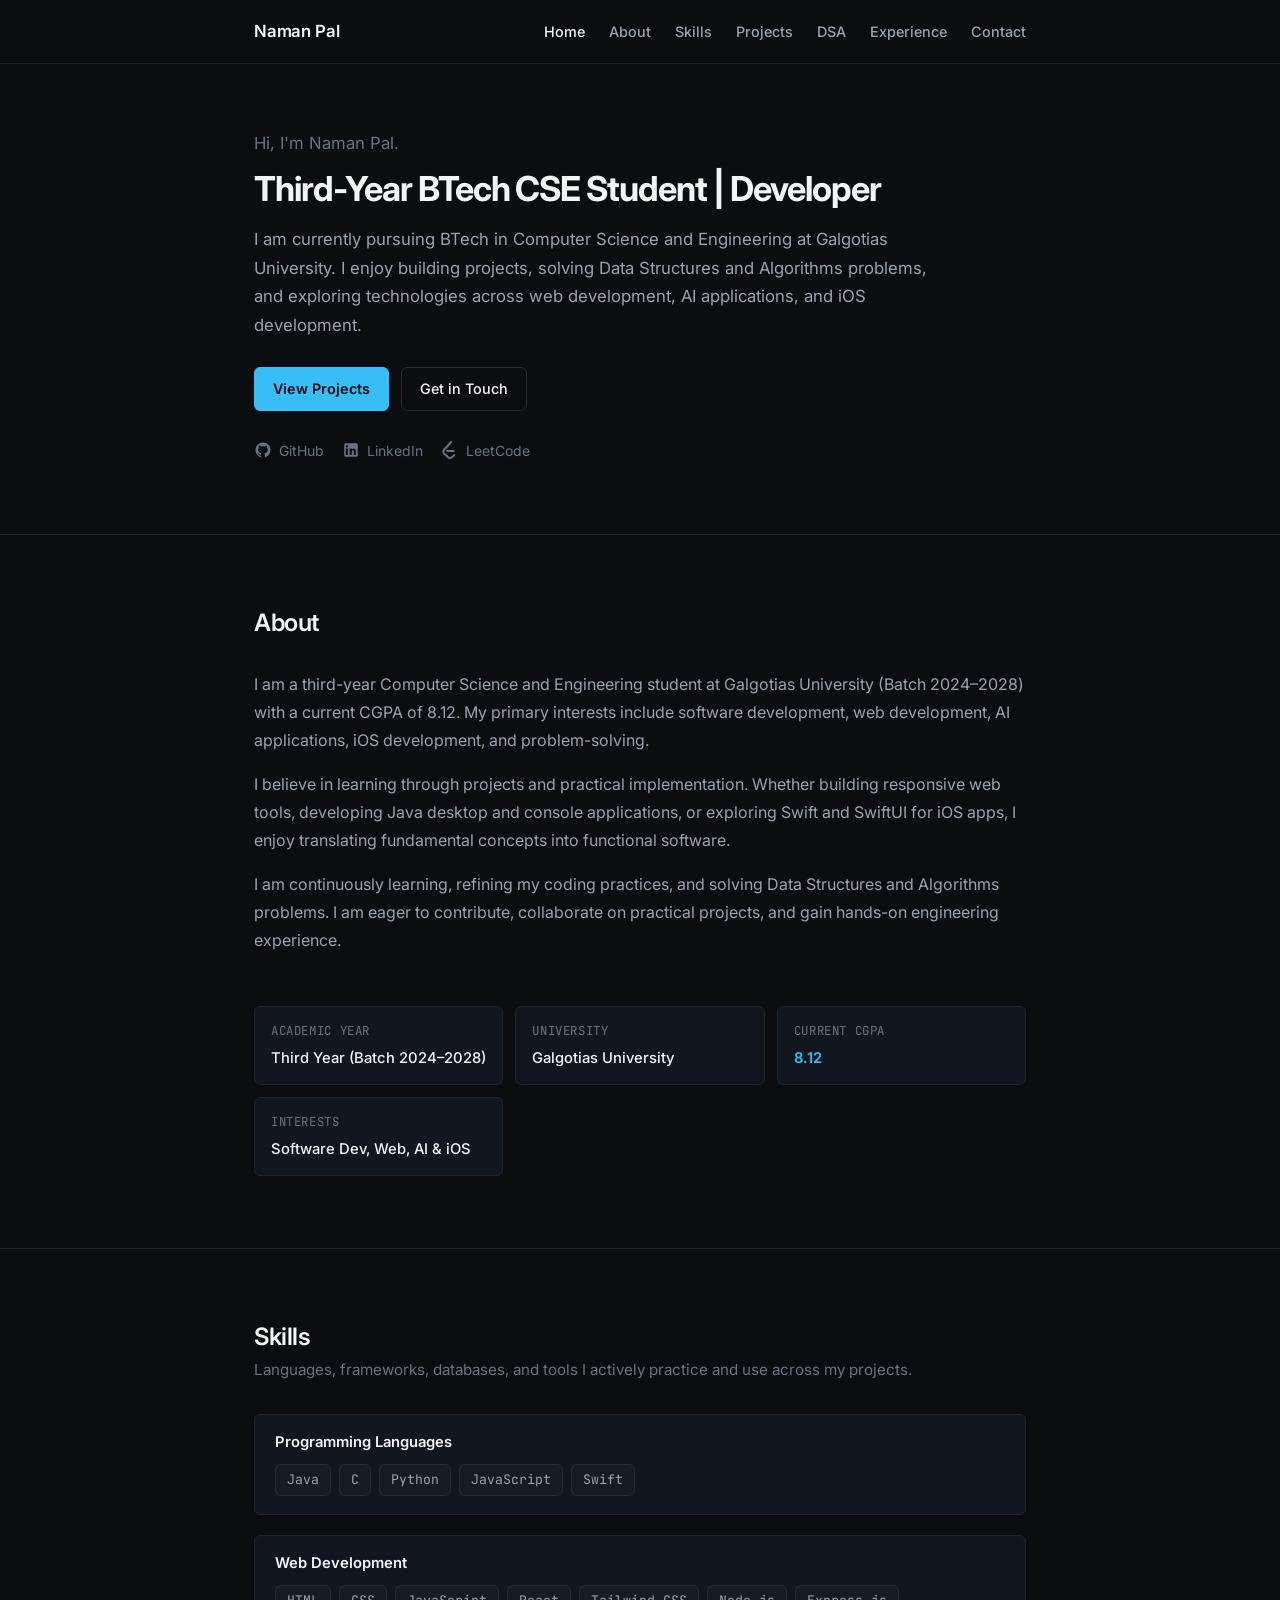
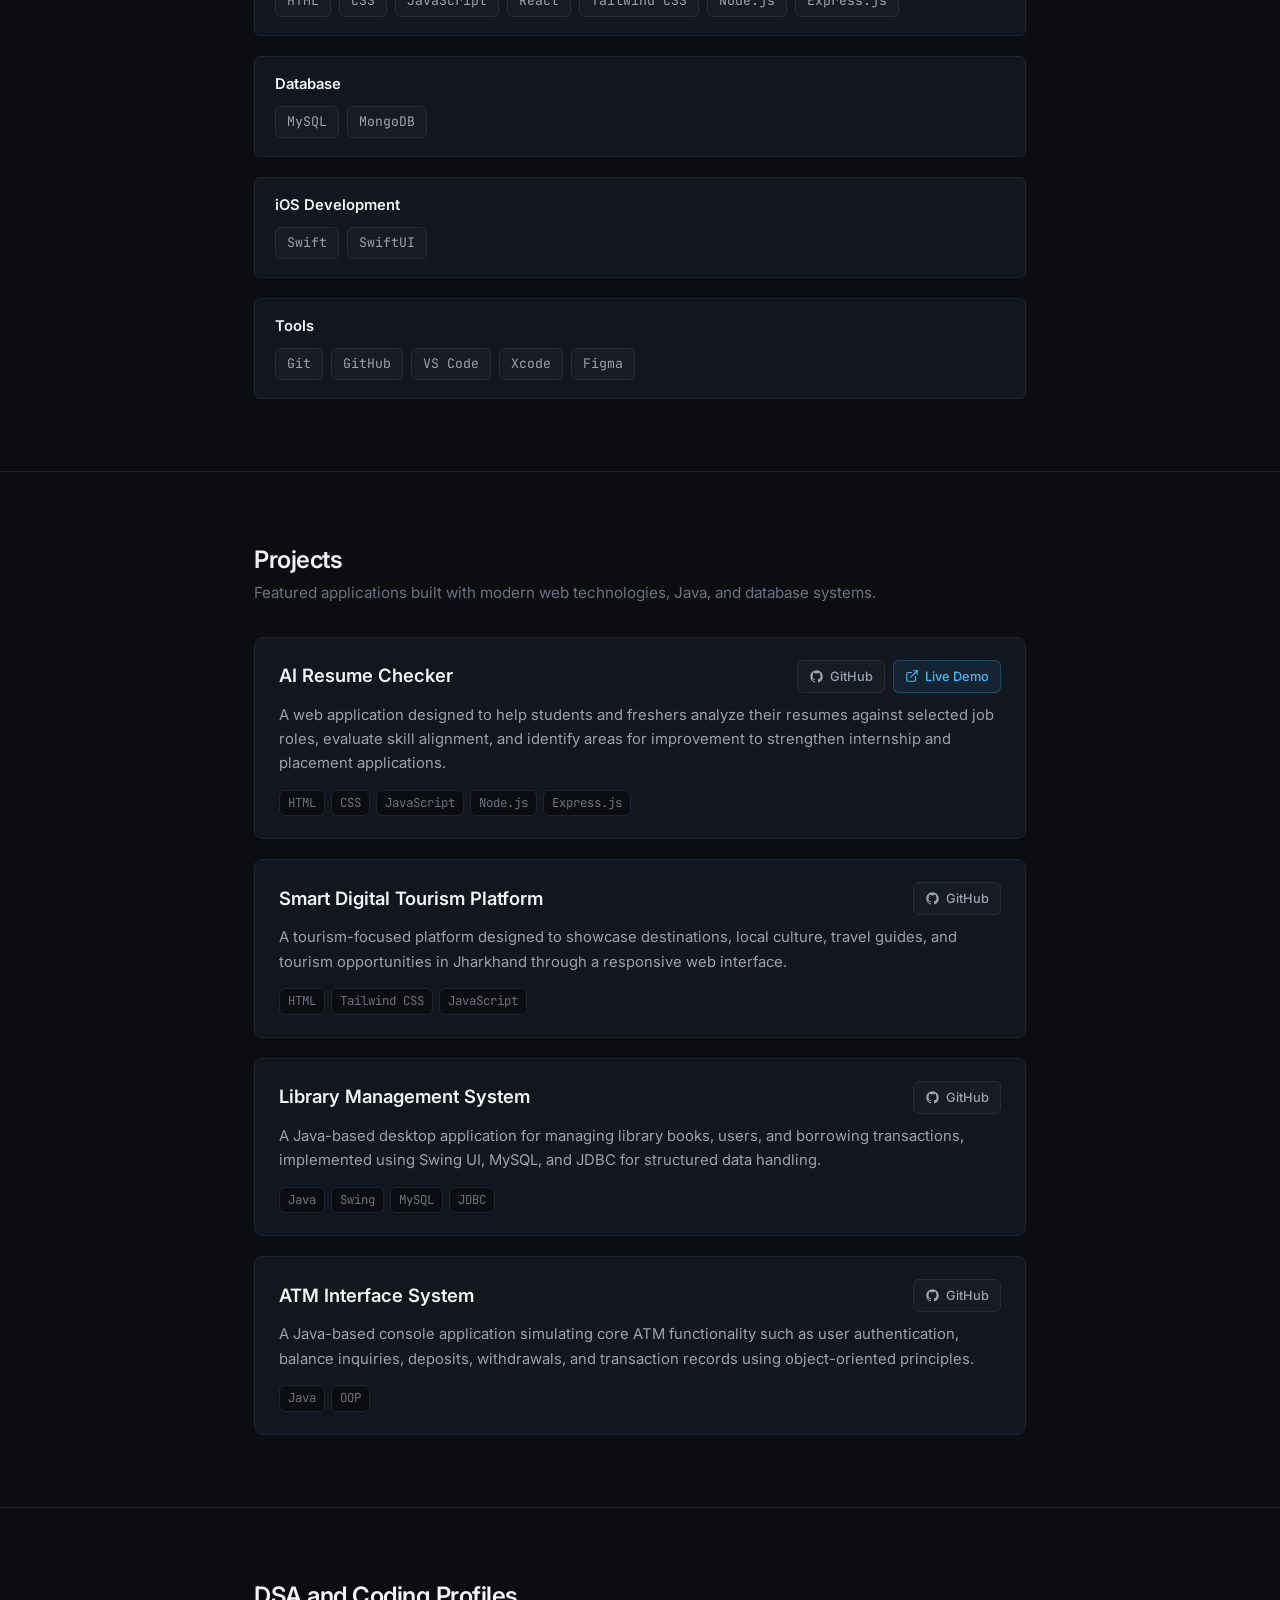
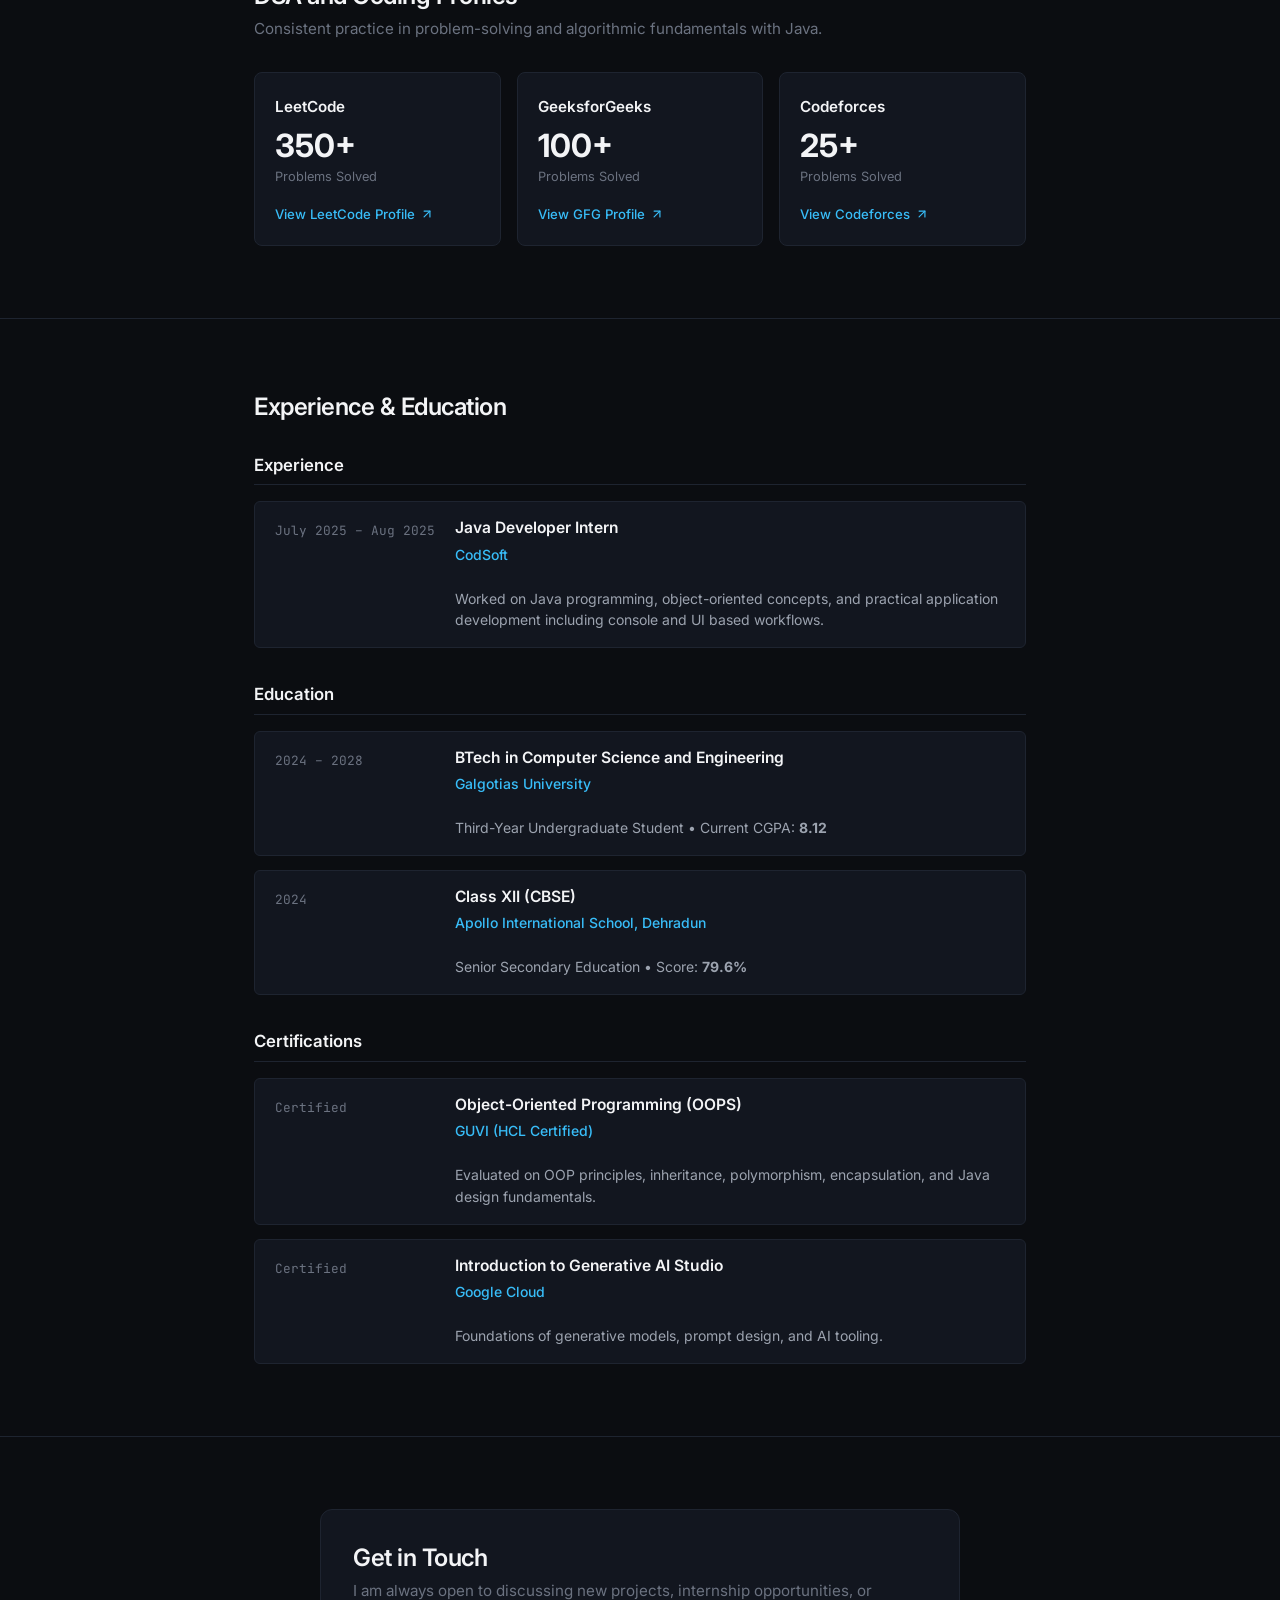
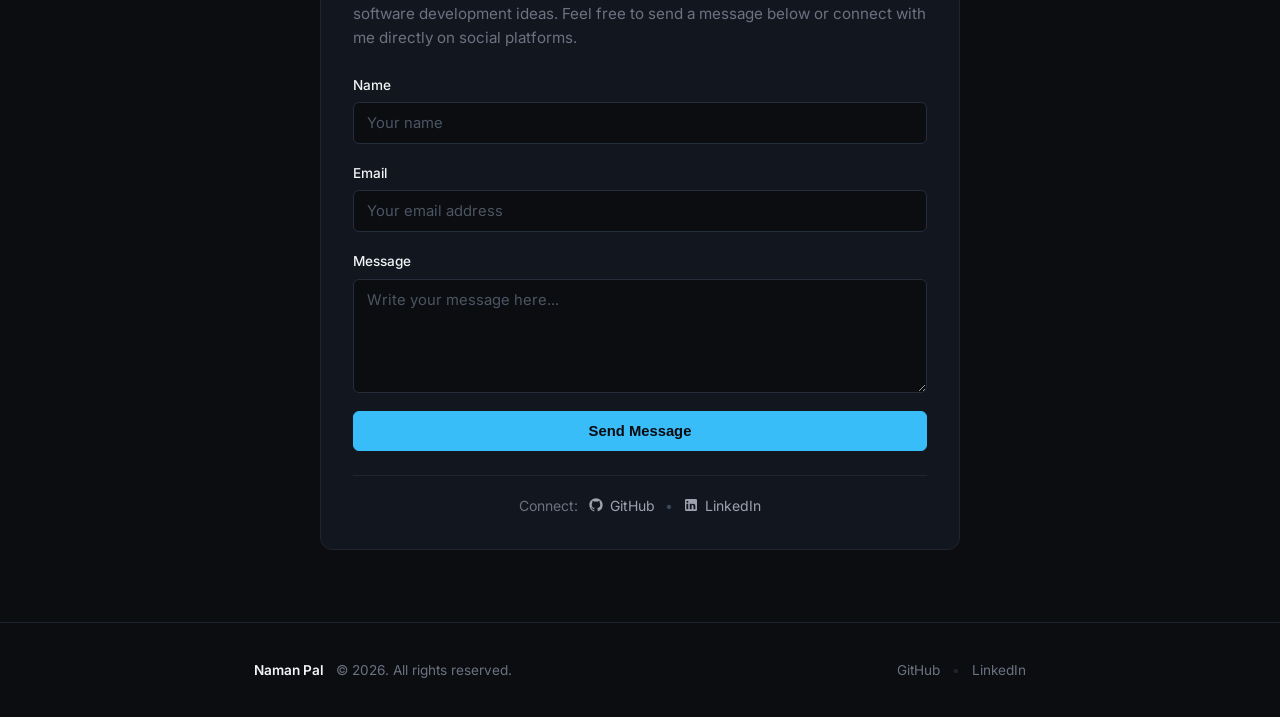
==== commit 97c1c4a6: "Refactor portfolio: minimal developer layout, updated third-year academic profile, DSA stats, and si" ====
--- a/index.html
+++ b/index.html
@@ -4,13 +4,13 @@
 <head>
     <meta charset="UTF-8">
     <meta name="viewport" content="width=device-width, initial-scale=1.0">
-    <title>Naman Pal | BTech CSE Student & Developer</title>
+    <title>Naman Pal | Developer & Computer Science Student</title>
     <meta name="description"
-        content="Personal portfolio of Naman Pal, 2nd-year BTech CSE student at Galgotias University. Interested in software development, web development, AI, iOS development, and DSA.">
+        content="Personal portfolio of Naman Pal, Third-Year BTech Computer Science and Engineering student at Galgotias University. Interested in software development, web development, AI applications, and iOS development.">
     <meta name="author" content="Naman Pal">
-    <meta name="theme-color" content="#0d1117">
-
-    <!-- Google Fonts: Inter -->
+    <meta name="theme-color" content="#0b0d11">
+
+    <!-- Fonts -->
     <link rel="preconnect" href="https://fonts.googleapis.com">
     <link rel="preconnect" href="https://fonts.gstatic.com" crossorigin>
     <link href="https://fonts.googleapis.com/css2?family=Inter:wght@400;500;600;700&family=JetBrains+Mono:wght@400;500&display=swap" rel="stylesheet">
@@ -19,15 +19,21 @@
 </head>
 
 <body>
-    <!-- Header / Navbar -->
+    <!-- Site Navigation -->
     <header class="site-header" id="site-header">
         <nav class="navbar" aria-label="Main Navigation">
             <a href="#home" class="nav-brand" aria-label="Naman Pal Home">
                 <span class="brand-name">Naman Pal</span>
-                <span class="brand-dot"></span>
             </a>
 
+            <button class="nav-toggle" id="nav-toggle" aria-label="Toggle navigation menu" aria-expanded="false" aria-controls="nav-links">
+                <span class="hamburger-bar"></span>
+                <span class="hamburger-bar"></span>
+                <span class="hamburger-bar"></span>
+            </button>
+
             <ul class="nav-links" id="nav-links">
+                <li><a href="#home" class="nav-link active">Home</a></li>
                 <li><a href="#about" class="nav-link">About</a></li>
                 <li><a href="#skills" class="nav-link">Skills</a></li>
                 <li><a href="#projects" class="nav-link">Projects</a></li>
@@ -35,114 +41,46 @@
                 <li><a href="#experience" class="nav-link">Experience</a></li>
                 <li><a href="#contact" class="nav-link">Contact</a></li>
             </ul>
-
-            <div class="nav-actions">
-                <a href="#contact" class="btn btn-sm btn-outline">Get in Touch</a>
-                <button class="nav-toggle" id="nav-toggle" aria-label="Toggle navigation menu" aria-expanded="false" aria-controls="nav-links">
-                    <span class="hamburger-bar"></span>
-                    <span class="hamburger-bar"></span>
-                    <span class="hamburger-bar"></span>
-                </button>
-            </div>
         </nav>
     </header>
 
     <main id="main-content">
-        <!-- Hero Section -->
+        <!-- Home / Hero Section -->
         <section id="home" class="hero-section">
             <div class="container hero-container">
                 <div class="hero-content">
-                    <div class="status-badge">
-                        <span class="status-pulse"></span>
-                        <span>2nd Year BTech CSE • Galgotias University</span>
-                    </div>
-
-                    <h1 class="hero-title">
-                        Hi, I'm <span class="text-accent">Naman Pal</span>.
-                    </h1>
-
-                    <p class="hero-role">
-                        BTech CSE Student <span class="role-separator">|</span> Developer <span class="role-separator">|</span> Problem Solver
+                    <p class="hero-greeting">Hi, I'm Naman Pal.</p>
+                    <h1 class="hero-role">Third-Year BTech CSE Student | Developer</h1>
+                    <p class="hero-description">
+                        I am currently pursuing BTech in Computer Science and Engineering at Galgotias University. I enjoy building projects, solving Data Structures and Algorithms problems, and exploring technologies across web development, AI applications, and iOS development.
                     </p>
 
-                    <p class="hero-description">
-                        Currently pursuing BTech in Computer Science and Engineering at Galgotias University. I enjoy building projects, solving DSA problems and exploring technologies such as web development, AI and iOS development.
-                    </p>
-
-                    <div class="hero-cta">
-                        <a href="#projects" class="btn btn-primary">
-                            <span>View My Projects</span>
-                            <svg class="icon-arrow" width="16" height="16" viewBox="0 0 16 16" fill="none" aria-hidden="true">
-                                <path d="M3.333 8h9.334M8.667 4l4 4-4 4" stroke="currentColor" stroke-width="1.8" stroke-linecap="round" stroke-linejoin="round"/>
-                            </svg>
-                        </a>
-                        <a href="#contact" class="btn btn-secondary">
-                            <span>Get In Touch</span>
-                        </a>
-                    </div>
-
-                    <div class="hero-socials">
-                        <span class="socials-label">Connect:</span>
-                        <a href="https://github.com/namanpal07" target="_blank" rel="noopener noreferrer" class="social-link" aria-label="GitHub Profile">
-                            <svg width="20" height="20" viewBox="0 0 24 24" fill="currentColor" aria-hidden="true">
+                    <div class="hero-actions">
+                        <a href="#projects" class="btn btn-primary">View Projects</a>
+                        <a href="#contact" class="btn btn-secondary">Get in Touch</a>
+                    </div>
+
+                    <div class="hero-social-links">
+                        <a href="https://github.com/namanpal07" target="_blank" rel="noopener noreferrer" class="hero-social-item" aria-label="GitHub Profile">
+                            <svg width="18" height="18" viewBox="0 0 24 24" fill="currentColor" aria-hidden="true">
                                 <path fill-rule="evenodd" clip-rule="evenodd" d="M12 2C6.477 2 2 6.484 2 12.017c0 4.425 2.865 8.18 6.839 9.504.5.092.682-.217.682-.483 0-.237-.008-.868-.013-1.703-2.782.605-3.369-1.343-3.369-1.343-.454-1.158-1.11-1.466-1.11-1.466-.908-.62.069-.608.069-.608 1.003.07 1.53 1.032 1.53 1.032.892 1.53 2.341 1.088 2.91.832.092-.647.35-1.088.636-1.338-2.22-.253-4.555-1.113-4.555-4.951 0-1.093.39-1.988 1.029-2.688-.103-.253-.446-1.272.098-2.65 0 0 .84-.27 2.75 1.026A9.564 9.564 0 0112 6.844c.85.004 1.705.115 2.504.337 1.909-1.296 2.747-1.027 2.747-1.027.546 1.379.202 2.398.1 2.651.64.7 1.028 1.595 1.028 2.688 0 3.848-2.339 4.695-4.566 4.943.359.309.678.92.678 1.855 0 1.338-.012 2.419-.012 2.747 0 .268.18.58.688.482A10.019 10.019 0 0022 12.017C22 6.484 17.522 2 12 2z"/>
                             </svg>
                             <span>GitHub</span>
                         </a>
-                        <a href="https://linkedin.com/in/namanpal" target="_blank" rel="noopener noreferrer" class="social-link" aria-label="LinkedIn Profile">
-                            <svg width="20" height="20" viewBox="0 0 24 24" fill="currentColor" aria-hidden="true">
+
+                        <a href="https://linkedin.com/in/namanpal" target="_blank" rel="noopener noreferrer" class="hero-social-item" aria-label="LinkedIn Profile">
+                            <svg width="18" height="18" viewBox="0 0 24 24" fill="currentColor" aria-hidden="true">
                                 <path d="M19 3a2 2 0 0 1 2 2v14a2 2 0 0 1-2 2H5a2 2 0 0 1-2-2V5a2 2 0 0 1 2-2h14m-.5 15.5v-5.3a3.26 3.26 0 0 0-3.26-3.26c-.85 0-1.84.52-2.28 1.3v-1.11h-2.79v8.37h2.79v-4.93c0-.77.62-1.4 1.39-1.4a1.4 1.4 0 0 1 1.4 1.4v4.93h2.75M6.46 8.76a1.53 1.53 0 1 0-.01-3.05 1.53 1.53 0 0 0 .01 3.05m1.4 9.74v-8.37H5.06v8.37h2.8z"/>
                             </svg>
                             <span>LinkedIn</span>
                         </a>
-                        <a href="https://leetcode.com/u/namanpal9258/" target="_blank" rel="noopener noreferrer" class="social-link" aria-label="LeetCode Profile">
-                            <svg width="20" height="20" viewBox="0 0 24 24" fill="currentColor" aria-hidden="true">
+
+                        <a href="https://leetcode.com/u/namanpal9258/" target="_blank" rel="noopener noreferrer" class="hero-social-item" aria-label="LeetCode Profile">
+                            <svg width="18" height="18" viewBox="0 0 24 24" fill="currentColor" aria-hidden="true">
                                 <path d="M13.483 0a1.374 1.374 0 0 0-.961.438L7.116 6.226l-3.854 4.126a5.266 5.266 0 0 0-1.209 2.104 5.35 5.35 0 0 0-.125.513 5.527 5.527 0 0 0 .062 2.362 5.83 5.83 0 0 0 .349 1.017 5.938 5.938 0 0 0 1.271 1.818l4.277 4.193.039.038c2.248 2.165 5.852 2.133 8.063-.074l2.396-2.392c.54-.54.54-1.414.003-1.955a1.378 1.378 0 0 0-1.951-.003l-2.396 2.392a3.021 3.021 0 0 1-4.205.038l-.02-.019-4.276-4.193c-.652-.64-.972-1.469-.948-2.263a2.68 2.68 0 0 1 .666-1.607 2.6 2.6 0 0 1 .383-.357l3.997-4.28 4.908-5.328a1.383 1.383 0 0 0-.96-2.327zM8.32 12.062a1.376 1.376 0 0 0-1.376 1.376 1.376 1.376 0 0 0 1.376 1.376h8.498a1.376 1.376 0 0 0 1.376-1.376 1.376 1.376 0 0 0-1.376-1.376H8.32z"/>
                             </svg>
                             <span>LeetCode</span>
                         </a>
-                    </div>
-                </div>
-
-                <!-- Right Side Summary Card -->
-                <div class="hero-card-wrapper">
-                    <div class="profile-card">
-                        <div class="card-header-bar">
-                            <span class="window-dot red"></span>
-                            <span class="window-dot yellow"></span>
-                            <span class="window-dot green"></span>
-                            <span class="window-title">naman_profile.json</span>
-                        </div>
-                        <div class="profile-card-body">
-                            <div class="code-line"><span class="code-key">"name"</span>: <span class="code-val">"Naman Pal"</span>,</div>
-                            <div class="code-line"><span class="code-key">"education"</span>: <span class="code-val">"BTech CSE (2nd Year)"</span>,</div>
-                            <div class="code-line"><span class="code-key">"university"</span>: <span class="code-val">"Galgotias University"</span>,</div>
-                            <div class="code-line"><span class="code-key">"current_cgpa"</span>: <span class="code-val text-accent">8.12</span>,</div>
-                            <div class="code-line"><span class="code-key">"expected_grad"</span>: <span class="code-val">2028</span>,</div>
-                            <div class="code-line"><span class="code-key">"dsa_solved"</span>: <span class="code-val text-accent">"425+ problems"</span>,</div>
-                            <div class="code-line"><span class="code-key">"learning_focus"</span>: [</div>
-                            <div class="code-line indent"><span class="code-val">"Java & DSA"</span>,</div>
-                            <div class="code-line indent"><span class="code-val">"Web Development"</span>,</div>
-                            <div class="code-line indent"><span class="code-val">"AI Applications"</span>,</div>
-                            <div class="code-line indent"><span class="code-val">"iOS (Swift & SwiftUI)"</span></div>
-                            <div class="code-line">]</div>
-                        </div>
-                        <div class="profile-card-footer">
-                            <div class="card-stat">
-                                <span class="stat-number">8.12</span>
-                                <span class="stat-label">Current CGPA</span>
-                            </div>
-                            <div class="card-stat-divider"></div>
-                            <div class="card-stat">
-                                <span class="stat-number">2028</span>
-                                <span class="stat-label">Graduation</span>
-                            </div>
-                            <div class="card-stat-divider"></div>
-                            <div class="card-stat">
-                                <span class="stat-number">425+</span>
-                                <span class="stat-label">DSA Solved</span>
-                            </div>
-                        </div>
                     </div>
                 </div>
             </div>
@@ -151,89 +89,39 @@
         <!-- About Section -->
         <section id="about" class="section">
             <div class="container">
-                <div class="section-header">
-                    <span class="section-tag">01 / ABOUT</span>
-                    <h2 class="section-title">About Me</h2>
-                </div>
-
-                <div class="about-grid">
-                    <div class="about-text-content">
-                        <p class="about-lead">
-                            I am a second-year Computer Science and Engineering student at Galgotias University who enjoys learning through hands-on practical projects.
-                        </p>
-                        <p class="about-body">
-                            My focus centers on practical software engineering and core fundamentals. I actively explore software development, responsive web development, AI-based applications, iOS development using Swift and SwiftUI, and algorithmic problem-solving using Java.
-                        </p>
-                        <p class="about-body">
-                            Rather than viewing programming solely through theory, I spend time building projects, writing code, and solving Data Structures and Algorithms problems. I am continuously learning and refining my technical skills to prepare for software engineering opportunities and collaborations.
-                        </p>
-
-                        <div class="about-details-list">
-                            <div class="detail-item">
-                                <span class="detail-label">Degree</span>
-                                <span class="detail-value">BTech in Computer Science and Engineering</span>
-                            </div>
-                            <div class="detail-item">
-                                <span class="detail-label">Institution</span>
-                                <span class="detail-value">Galgotias University, Greater Noida</span>
-                            </div>
-                            <div class="detail-item">
-                                <span class="detail-label">Academic Year</span>
-                                <span class="detail-value">2nd Year (2024 – 2028)</span>
-                            </div>
-                            <div class="detail-item">
-                                <span class="detail-label">Academic Standing</span>
-                                <span class="detail-value highlight">Current CGPA: 8.12</span>
-                            </div>
-                            <div class="detail-item">
-                                <span class="detail-label">Location</span>
-                                <span class="detail-value">Greater Noida, Uttar Pradesh, India</span>
-                            </div>
-                        </div>
-                    </div>
-
-                    <div class="about-cards-column">
-                        <div class="info-card">
-                            <div class="info-card-header">
-                                <span class="info-card-icon">🎓</span>
-                                <div>
-                                    <h3 class="info-card-title">Academic Background</h3>
-                                    <p class="info-card-subtitle">Galgotias University</p>
-                                </div>
-                            </div>
-                            <p class="info-card-desc">
-                                Pursuing BTech in CSE (Batch 2024–2028) with a current CGPA of <strong>8.12</strong>. Building a solid foundation in algorithms, databases, and computer systems.
-                            </p>
-                        </div>
-
-                        <div class="info-card">
-                            <div class="info-card-header">
-                                <span class="info-card-icon">💡</span>
-                                <div>
-                                    <h3 class="info-card-title">Learning Approach</h3>
-                                    <p class="info-card-subtitle">Project-First Mindset</p>
-                                </div>
-                            </div>
-                            <p class="info-card-desc">
-                                Dedicated to learning by building real, working software—from full-stack web applications and Java database systems to native iOS prototypes and DSA practice.
-                            </p>
-                        </div>
-
-                        <div class="info-card">
-                            <div class="info-card-header">
-                                <span class="info-card-icon">🎯</span>
-                                <div>
-                                    <h3 class="info-card-title">Current Focus</h3>
-                                    <p class="info-card-subtitle">Technologies Under Study</p>
-                                </div>
-                            </div>
-                            <div class="pill-group">
-                                <span class="tech-pill">Java & DSA</span>
-                                <span class="tech-pill">Web Dev</span>
-                                <span class="tech-pill">Node.js</span>
-                                <span class="tech-pill">Swift & SwiftUI</span>
-                                <span class="tech-pill">AI Integration</span>
-                            </div>
+                <div class="section-heading">
+                    <h2 class="section-title">About</h2>
+                </div>
+
+                <div class="about-content">
+                    <div class="about-text">
+                        <p>
+                            I am a third-year Computer Science and Engineering student at Galgotias University (Batch 2024–2028) with a current CGPA of 8.12. My primary interests include software development, web development, AI applications, iOS development, and problem-solving.
+                        </p>
+                        <p>
+                            I believe in learning through projects and practical implementation. Whether building responsive web tools, developing Java desktop and console applications, or exploring Swift and SwiftUI for iOS apps, I enjoy translating fundamental concepts into functional software.
+                        </p>
+                        <p>
+                            I am continuously learning, refining my coding practices, and solving Data Structures and Algorithms problems. I am eager to contribute, collaborate on practical projects, and gain hands-on engineering experience.
+                        </p>
+                    </div>
+
+                    <div class="about-summary-grid">
+                        <div class="summary-item">
+                            <span class="summary-label">Academic Year</span>
+                            <span class="summary-value">Third Year (Batch 2024–2028)</span>
+                        </div>
+                        <div class="summary-item">
+                            <span class="summary-label">University</span>
+                            <span class="summary-value">Galgotias University</span>
+                        </div>
+                        <div class="summary-item">
+                            <span class="summary-label">Current CGPA</span>
+                            <span class="summary-value highlight">8.12</span>
+                        </div>
+                        <div class="summary-item">
+                            <span class="summary-label">Interests</span>
+                            <span class="summary-value">Software Dev, Web, AI & iOS</span>
                         </div>
                     </div>
                 </div>
@@ -241,174 +129,65 @@
         </section>
 
         <!-- Skills Section -->
-        <section id="skills" class="section section-alt">
+        <section id="skills" class="section">
             <div class="container">
-                <div class="section-header">
-                    <span class="section-tag">02 / SKILLS</span>
-                    <h2 class="section-title">Technical Skills</h2>
-                    <p class="section-subtitle">
-                        Technologies and tools I practice and use in building projects. Organized cleanly without artificial percentages.
+                <div class="section-heading">
+                    <h2 class="section-title">Skills</h2>
+                    <p class="section-description">
+                        Languages, frameworks, databases, and tools I actively practice and use across my projects.
                     </p>
                 </div>
 
-                <div class="skills-grid">
-                    <!-- Programming -->
-                    <div class="skill-category-card">
-                        <div class="skill-category-header">
-                            <div class="category-icon-wrapper">
-                                <svg width="22" height="22" viewBox="0 0 24 24" fill="none" stroke="currentColor" stroke-width="2" stroke-linecap="round" stroke-linejoin="round">
-                                    <polyline points="16 18 22 12 16 6"></polyline>
-                                    <polyline points="8 6 2 12 8 18"></polyline>
-                                </svg>
-                            </div>
-                            <div>
-                                <h3 class="category-title">Programming</h3>
-                                <span class="category-count">Core Languages</span>
-                            </div>
-                        </div>
-                        <ul class="skill-tags-list">
-                            <li class="skill-tag">
-                                <span class="skill-name">Java</span>
-                                <span class="skill-role-tag">Primary / DSA & OOP</span>
-                            </li>
-                            <li class="skill-tag">
-                                <span class="skill-name">C</span>
-                                <span class="skill-role-tag">Foundations</span>
-                            </li>
-                            <li class="skill-tag">
-                                <span class="skill-name">Python</span>
-                                <span class="skill-role-tag">Scripting & AI Basics</span>
-                            </li>
-                            <li class="skill-tag">
-                                <span class="skill-name">JavaScript</span>
-                                <span class="skill-role-tag">Frontend & Backend</span>
-                            </li>
-                        </ul>
-                    </div>
-
-                    <!-- Web Development -->
-                    <div class="skill-category-card">
-                        <div class="skill-category-header">
-                            <div class="category-icon-wrapper">
-                                <svg width="22" height="22" viewBox="0 0 24 24" fill="none" stroke="currentColor" stroke-width="2" stroke-linecap="round" stroke-linejoin="round">
-                                    <rect x="2" y="3" width="20" height="14" rx="2" ry="2"></rect>
-                                    <line x1="8" y1="21" x2="16" y2="21"></line>
-                                    <line x1="12" y1="17" x2="12" y2="21"></line>
-                                </svg>
-                            </div>
-                            <div>
-                                <h3 class="category-title">Web Development</h3>
-                                <span class="category-count">Frontend & Styling</span>
-                            </div>
-                        </div>
-                        <ul class="skill-tags-list">
-                            <li class="skill-tag">
-                                <span class="skill-name">HTML5</span>
-                                <span class="skill-role-tag">Semantic Markup</span>
-                            </li>
-                            <li class="skill-tag">
-                                <span class="skill-name">CSS3</span>
-                                <span class="skill-role-tag">Flexbox & Grid</span>
-                            </li>
-                            <li class="skill-tag">
-                                <span class="skill-name">React</span>
-                                <span class="skill-role-tag">Component UI</span>
-                            </li>
-                            <li class="skill-tag">
-                                <span class="skill-name">Tailwind CSS</span>
-                                <span class="skill-role-tag">Utility-First CSS</span>
-                            </li>
-                        </ul>
-                    </div>
-
-                    <!-- Database -->
-                    <div class="skill-category-card">
-                        <div class="skill-category-header">
-                            <div class="category-icon-wrapper">
-                                <svg width="22" height="22" viewBox="0 0 24 24" fill="none" stroke="currentColor" stroke-width="2" stroke-linecap="round" stroke-linejoin="round">
-                                    <ellipse cx="12" cy="5" rx="9" ry="3"></ellipse>
-                                    <path d="M21 12c0 1.66-4 3-9 3s-9-1.34-9-3"></path>
-                                    <path d="M3 5v14c0 1.66 4 3 9 3s9-1.34 9-3V5"></path>
-                                </svg>
-                            </div>
-                            <div>
-                                <h3 class="category-title">Database</h3>
-                                <span class="category-count">Data Persistence</span>
-                            </div>
-                        </div>
-                        <ul class="skill-tags-list">
-                            <li class="skill-tag">
-                                <span class="skill-name">MySQL</span>
-                                <span class="skill-role-tag">Relational & Queries</span>
-                            </li>
-                            <li class="skill-tag">
-                                <span class="skill-name">MongoDB</span>
-                                <span class="skill-badge-level">Beginner</span>
-                            </li>
-                        </ul>
-                    </div>
-
-                    <!-- iOS Development -->
-                    <div class="skill-category-card">
-                        <div class="skill-category-header">
-                            <div class="category-icon-wrapper">
-                                <svg width="22" height="22" viewBox="0 0 24 24" fill="none" stroke="currentColor" stroke-width="2" stroke-linecap="round" stroke-linejoin="round">
-                                    <rect x="5" y="2" width="14" height="20" rx="2" ry="2"></rect>
-                                    <line x1="12" y1="18" x2="12.01" y2="18"></line>
-                                </svg>
-                            </div>
-                            <div>
-                                <h3 class="category-title">iOS Development</h3>
-                                <span class="category-count">Apple Ecosystem</span>
-                            </div>
-                        </div>
-                        <ul class="skill-tags-list">
-                            <li class="skill-tag">
-                                <span class="skill-name">Swift</span>
-                                <span class="skill-role-tag">Language</span>
-                            </li>
-                            <li class="skill-tag">
-                                <span class="skill-name">SwiftUI</span>
-                                <span class="skill-role-tag">Declarative UI</span>
-                            </li>
-                        </ul>
-                    </div>
-
-                    <!-- Tools & Workflow -->
-                    <div class="skill-category-card">
-                        <div class="skill-category-header">
-                            <div class="category-icon-wrapper">
-                                <svg width="22" height="22" viewBox="0 0 24 24" fill="none" stroke="currentColor" stroke-width="2" stroke-linecap="round" stroke-linejoin="round">
-                                    <path d="M14.7 6.3a1 1 0 0 0 0 1.4l1.6 1.6a1 1 0 0 0 1.4 0l3.77-3.77a6 6 0 0 1-7.94 7.94l-6.91 6.91a2.12 2.12 0 0 1-3-3l6.91-6.91a6 6 0 0 1 7.94-7.94l-3.76 3.76z"></path>
-                                </svg>
-                            </div>
-                            <div>
-                                <h3 class="category-title">Tools & Workflow</h3>
-                                <span class="category-count">Development Environment</span>
-                            </div>
-                        </div>
-                        <ul class="skill-tags-list">
-                            <li class="skill-tag">
-                                <span class="skill-name">Git</span>
-                                <span class="skill-role-tag">Version Control</span>
-                            </li>
-                            <li class="skill-tag">
-                                <span class="skill-name">GitHub</span>
-                                <span class="skill-role-tag">Repositories & Collaboration</span>
-                            </li>
-                            <li class="skill-tag">
-                                <span class="skill-name">VS Code</span>
-                                <span class="skill-role-tag">Code Editor</span>
-                            </li>
-                            <li class="skill-tag">
-                                <span class="skill-name">Xcode</span>
-                                <span class="skill-role-tag">iOS IDE</span>
-                            </li>
-                            <li class="skill-tag">
-                                <span class="skill-name">Figma</span>
-                                <span class="skill-role-tag">UI/UX Prototyping</span>
-                            </li>
-                        </ul>
+                <div class="skills-container">
+                    <div class="skill-group">
+                        <h3 class="skill-group-title">Programming Languages</h3>
+                        <div class="skill-tags">
+                            <span class="skill-pill">Java</span>
+                            <span class="skill-pill">C</span>
+                            <span class="skill-pill">Python</span>
+                            <span class="skill-pill">JavaScript</span>
+                            <span class="skill-pill">Swift</span>
+                        </div>
+                    </div>
+
+                    <div class="skill-group">
+                        <h3 class="skill-group-title">Web Development</h3>
+                        <div class="skill-tags">
+                            <span class="skill-pill">HTML</span>
+                            <span class="skill-pill">CSS</span>
+                            <span class="skill-pill">JavaScript</span>
+                            <span class="skill-pill">React</span>
+                            <span class="skill-pill">Tailwind CSS</span>
+                            <span class="skill-pill">Node.js</span>
+                            <span class="skill-pill">Express.js</span>
+                        </div>
+                    </div>
+
+                    <div class="skill-group">
+                        <h3 class="skill-group-title">Database</h3>
+                        <div class="skill-tags">
+                            <span class="skill-pill">MySQL</span>
+                            <span class="skill-pill">MongoDB</span>
+                        </div>
+                    </div>
+
+                    <div class="skill-group">
+                        <h3 class="skill-group-title">iOS Development</h3>
+                        <div class="skill-tags">
+                            <span class="skill-pill">Swift</span>
+                            <span class="skill-pill">SwiftUI</span>
+                        </div>
+                    </div>
+
+                    <div class="skill-group">
+                        <h3 class="skill-group-title">Tools</h3>
+                        <div class="skill-tags">
+                            <span class="skill-pill">Git</span>
+                            <span class="skill-pill">GitHub</span>
+                            <span class="skill-pill">VS Code</span>
+                            <span class="skill-pill">Xcode</span>
+                            <span class="skill-pill">Figma</span>
+                        </div>
                     </div>
                 </div>
             </div>
@@ -417,182 +196,137 @@
         <!-- Projects Section -->
         <section id="projects" class="section">
             <div class="container">
-                <div class="section-header">
-                    <span class="section-tag">03 / PROJECTS</span>
+                <div class="section-heading">
                     <h2 class="section-title">Projects</h2>
-                    <p class="section-subtitle">
-                        Selected academic and personal projects demonstrating full-stack web development, Java software engineering, and database management.
+                    <p class="section-description">
+                        Featured applications built with modern web technologies, Java, and database systems.
                     </p>
                 </div>
 
-                <div class="projects-grid">
+                <div class="projects-list">
                     <!-- Project 1: AI Resume Checker -->
-                    <article class="project-card">
-                        <div class="project-card-header">
-                            <div class="project-type-badge">
-                                <span>Full-Stack Web App</span>
-                            </div>
-                            <span class="project-featured-tag">Deployed</span>
-                        </div>
-
-                        <div class="project-card-body">
-                            <h3 class="project-title">AI Resume Checker</h3>
-                            <p class="project-description">
-                                A web application designed to help students and freshers analyze their resumes against selected job roles and identify areas for improvement.
-                            </p>
-
-                            <div class="project-tech-stack" aria-label="Technologies used">
-                                <span class="tech-badge">HTML</span>
-                                <span class="tech-badge">CSS</span>
-                                <span class="tech-badge">JavaScript</span>
-                                <span class="tech-badge">Node.js</span>
-                                <span class="tech-badge">Express</span>
-                            </div>
-                        </div>
-
-                        <div class="project-card-footer">
-                            <a href="https://github.com/namanpal07/AI-Resume-Checker" target="_blank" rel="noopener noreferrer" class="btn btn-sm btn-outline">
-                                <svg width="16" height="16" viewBox="0 0 24 24" fill="currentColor" aria-hidden="true">
-                                    <path fill-rule="evenodd" clip-rule="evenodd" d="M12 2C6.477 2 2 6.484 2 12.017c0 4.425 2.865 8.18 6.839 9.504.5.092.682-.217.682-.483 0-.237-.008-.868-.013-1.703-2.782.605-3.369-1.343-3.369-1.343-.454-1.158-1.11-1.466-1.11-1.466-.908-.62.069-.608.069-.608 1.003.07 1.53 1.032 1.53 1.032.892 1.53 2.341 1.088 2.91.832.092-.647.35-1.088.636-1.338-2.22-.253-4.555-1.113-4.555-4.951 0-1.093.39-1.988 1.029-2.688-.103-.253-.446-1.272.098-2.65 0 0 .84-.27 2.75 1.026A9.564 9.564 0 0112 6.844c.85.004 1.705.115 2.504.337 1.909-1.296 2.747-1.027 2.747-1.027.546 1.379.202 2.398.1 2.651.64.7 1.028 1.595 1.028 2.688 0 3.848-2.339 4.695-4.566 4.943.359.309.678.92.678 1.855 0 1.338-.012 2.419-.012 2.747 0 .268.18.58.688.482A10.019 10.019 0 0022 12.017C22 6.484 17.522 2 12 2z"/>
-                                </svg>
-                                <span>GitHub</span>
-                            </a>
-                            <a href="https://ai-resume-checker-eight-omega.vercel.app" target="_blank" rel="noopener noreferrer" class="btn btn-sm btn-primary">
-                                <svg width="15" height="15" viewBox="0 0 24 24" fill="none" stroke="currentColor" stroke-width="2" stroke-linecap="round" stroke-linejoin="round" aria-hidden="true">
-                                    <path d="M18 13v6a2 2 0 0 1-2 2H5a2 2 0 0 1-2-2V8a2 2 0 0 1 2-2h6"></path>
-                                    <polyline points="15 3 21 3 21 9"></polyline>
-                                    <line x1="10" y1="14" x2="21" y2="3"></line>
-                                </svg>
-                                <span>Live Demo</span>
-                            </a>
+                    <article class="project-entry">
+                        <div class="project-header-row">
+                            <h3 class="project-name">AI Resume Checker</h3>
+                            <div class="project-actions">
+                                <a href="https://github.com/namanpal07/AI-Resume-Checker" target="_blank" rel="noopener noreferrer" class="link-btn" aria-label="GitHub repository for AI Resume Checker">
+                                    <svg width="15" height="15" viewBox="0 0 24 24" fill="currentColor" aria-hidden="true">
+                                        <path fill-rule="evenodd" clip-rule="evenodd" d="M12 2C6.477 2 2 6.484 2 12.017c0 4.425 2.865 8.18 6.839 9.504.5.092.682-.217.682-.483 0-.237-.008-.868-.013-1.703-2.782.605-3.369-1.343-3.369-1.343-.454-1.158-1.11-1.466-1.11-1.466-.908-.62.069-.608.069-.608 1.003.07 1.53 1.032 1.53 1.032.892 1.53 2.341 1.088 2.91.832.092-.647.35-1.088.636-1.338-2.22-.253-4.555-1.113-4.555-4.951 0-1.093.39-1.988 1.029-2.688-.103-.253-.446-1.272.098-2.65 0 0 .84-.27 2.75 1.026A9.564 9.564 0 0112 6.844c.85.004 1.705.115 2.504.337 1.909-1.296 2.747-1.027 2.747-1.027.546 1.379.202 2.398.1 2.651.64.7 1.028 1.595 1.028 2.688 0 3.848-2.339 4.695-4.566 4.943.359.309.678.92.678 1.855 0 1.338-.012 2.419-.012 2.747 0 .268.18.58.688.482A10.019 10.019 0 0022 12.017C22 6.484 17.522 2 12 2z"/>
+                                    </svg>
+                                    <span>GitHub</span>
+                                </a>
+                                <a href="https://ai-resume-checker-eight-omega.vercel.app" target="_blank" rel="noopener noreferrer" class="link-btn primary" aria-label="Live Demo of AI Resume Checker">
+                                    <svg width="14" height="14" viewBox="0 0 24 24" fill="none" stroke="currentColor" stroke-width="2" stroke-linecap="round" stroke-linejoin="round" aria-hidden="true">
+                                        <path d="M18 13v6a2 2 0 0 1-2 2H5a2 2 0 0 1-2-2V8a2 2 0 0 1 2-2h6"></path>
+                                        <polyline points="15 3 21 3 21 9"></polyline>
+                                        <line x1="10" y1="14" x2="21" y2="3"></line>
+                                    </svg>
+                                    <span>Live Demo</span>
+                                </a>
+                            </div>
+                        </div>
+                        <p class="project-desc">
+                            A web application designed to help students and freshers analyze their resumes against selected job roles, evaluate skill alignment, and identify areas for improvement to strengthen internship and placement applications.
+                        </p>
+                        <div class="project-tags">
+                            <span class="tech-tag">HTML</span>
+                            <span class="tech-tag">CSS</span>
+                            <span class="tech-tag">JavaScript</span>
+                            <span class="tech-tag">Node.js</span>
+                            <span class="tech-tag">Express.js</span>
                         </div>
                     </article>
 
-                    <!-- Project 2: Jharkhand Digital Tourism Platform -->
-                    <article class="project-card">
-                        <div class="project-card-header">
-                            <div class="project-type-badge">
-                                <span>Web Platform</span>
-                            </div>
-                        </div>
-
-                        <div class="project-card-body">
-                            <h3 class="project-title">Jharkhand Digital Tourism Platform</h3>
-                            <p class="project-description">
-                                A tourism-focused platform designed to showcase destinations, local culture and tourism opportunities in Jharkhand.
-                            </p>
-
-                            <div class="project-tech-stack" aria-label="Technologies used">
-                                <span class="tech-badge">HTML</span>
-                                <span class="tech-badge">Tailwind CSS</span>
-                                <span class="tech-badge">JavaScript</span>
-                            </div>
-                        </div>
-
-                        <div class="project-card-footer">
-                            <a href="https://github.com/namanpal07/JharkhandTour" target="_blank" rel="noopener noreferrer" class="btn btn-sm btn-outline">
-                                <svg width="16" height="16" viewBox="0 0 24 24" fill="currentColor" aria-hidden="true">
-                                    <path fill-rule="evenodd" clip-rule="evenodd" d="M12 2C6.477 2 2 6.484 2 12.017c0 4.425 2.865 8.18 6.839 9.504.5.092.682-.217.682-.483 0-.237-.008-.868-.013-1.703-2.782.605-3.369-1.343-3.369-1.343-.454-1.158-1.11-1.466-1.11-1.466-.908-.62.069-.608.069-.608 1.003.07 1.53 1.032 1.53 1.032.892 1.53 2.341 1.088 2.91.832.092-.647.35-1.088.636-1.338-2.22-.253-4.555-1.113-4.555-4.951 0-1.093.39-1.988 1.029-2.688-.103-.253-.446-1.272.098-2.65 0 0 .84-.27 2.75 1.026A9.564 9.564 0 0112 6.844c.85.004 1.705.115 2.504.337 1.909-1.296 2.747-1.027 2.747-1.027.546 1.379.202 2.398.1 2.651.64.7 1.028 1.595 1.028 2.688 0 3.848-2.339 4.695-4.566 4.943.359.309.678.92.678 1.855 0 1.338-.012 2.419-.012 2.747 0 .268.18.58.688.482A10.019 10.019 0 0022 12.017C22 6.484 17.522 2 12 2z"/>
-                                </svg>
-                                <span>GitHub</span>
-                            </a>
+                    <!-- Project 2: Smart Digital Tourism Platform -->
+                    <article class="project-entry">
+                        <div class="project-header-row">
+                            <h3 class="project-name">Smart Digital Tourism Platform</h3>
+                            <div class="project-actions">
+                                <a href="https://github.com/namanpal07/JharkhandTour" target="_blank" rel="noopener noreferrer" class="link-btn" aria-label="GitHub repository for Smart Digital Tourism Platform">
+                                    <svg width="15" height="15" viewBox="0 0 24 24" fill="currentColor" aria-hidden="true">
+                                        <path fill-rule="evenodd" clip-rule="evenodd" d="M12 2C6.477 2 2 6.484 2 12.017c0 4.425 2.865 8.18 6.839 9.504.5.092.682-.217.682-.483 0-.237-.008-.868-.013-1.703-2.782.605-3.369-1.343-3.369-1.343-.454-1.158-1.11-1.466-1.11-1.466-.908-.62.069-.608.069-.608 1.003.07 1.53 1.032 1.53 1.032.892 1.53 2.341 1.088 2.91.832.092-.647.35-1.088.636-1.338-2.22-.253-4.555-1.113-4.555-4.951 0-1.093.39-1.988 1.029-2.688-.103-.253-.446-1.272.098-2.65 0 0 .84-.27 2.75 1.026A9.564 9.564 0 0112 6.844c.85.004 1.705.115 2.504.337 1.909-1.296 2.747-1.027 2.747-1.027.546 1.379.202 2.398.1 2.651.64.7 1.028 1.595 1.028 2.688 0 3.848-2.339 4.695-4.566 4.943.359.309.678.92.678 1.855 0 1.338-.012 2.419-.012 2.747 0 .268.18.58.688.482A10.019 10.019 0 0022 12.017C22 6.484 17.522 2 12 2z"/>
+                                    </svg>
+                                    <span>GitHub</span>
+                                </a>
+                            </div>
+                        </div>
+                        <p class="project-desc">
+                            A tourism-focused platform designed to showcase destinations, local culture, travel guides, and tourism opportunities in Jharkhand through a responsive web interface.
+                        </p>
+                        <div class="project-tags">
+                            <span class="tech-tag">HTML</span>
+                            <span class="tech-tag">Tailwind CSS</span>
+                            <span class="tech-tag">JavaScript</span>
                         </div>
                     </article>
 
                     <!-- Project 3: Library Management System -->
-                    <article class="project-card">
-                        <div class="project-card-header">
-                            <div class="project-type-badge">
-                                <span>Java Desktop App</span>
-                            </div>
-                        </div>
-
-                        <div class="project-card-body">
-                            <h3 class="project-title">Library Management System</h3>
-                            <p class="project-description">
-                                A Java-based application for managing library books, users and transactions.
-                            </p>
-
-                            <div class="project-tech-stack" aria-label="Technologies used">
-                                <span class="tech-badge">Java</span>
-                                <span class="tech-badge">Swing</span>
-                                <span class="tech-badge">MySQL</span>
-                                <span class="tech-badge">JDBC</span>
-                            </div>
-                        </div>
-
-                        <div class="project-card-footer">
-                            <a href="https://github.com/namanpal07/Library_Management_System_" target="_blank" rel="noopener noreferrer" class="btn btn-sm btn-outline">
-                                <svg width="16" height="16" viewBox="0 0 24 24" fill="currentColor" aria-hidden="true">
-                                    <path fill-rule="evenodd" clip-rule="evenodd" d="M12 2C6.477 2 2 6.484 2 12.017c0 4.425 2.865 8.18 6.839 9.504.5.092.682-.217.682-.483 0-.237-.008-.868-.013-1.703-2.782.605-3.369-1.343-3.369-1.343-.454-1.158-1.11-1.466-1.11-1.466-.908-.62.069-.608.069-.608 1.003.07 1.53 1.032 1.53 1.032.892 1.53 2.341 1.088 2.91.832.092-.647.35-1.088.636-1.338-2.22-.253-4.555-1.113-4.555-4.951 0-1.093.39-1.988 1.029-2.688-.103-.253-.446-1.272.098-2.65 0 0 .84-.27 2.75 1.026A9.564 9.564 0 0112 6.844c.85.004 1.705.115 2.504.337 1.909-1.296 2.747-1.027 2.747-1.027.546 1.379.202 2.398.1 2.651.64.7 1.028 1.595 1.028 2.688 0 3.848-2.339 4.695-4.566 4.943.359.309.678.92.678 1.855 0 1.338-.012 2.419-.012 2.747 0 .268.18.58.688.482A10.019 10.019 0 0022 12.017C22 6.484 17.522 2 12 2z"/>
-                                </svg>
-                                <span>GitHub</span>
-                            </a>
+                    <article class="project-entry">
+                        <div class="project-header-row">
+                            <h3 class="project-name">Library Management System</h3>
+                            <div class="project-actions">
+                                <a href="https://github.com/namanpal07/Library_Management_System_" target="_blank" rel="noopener noreferrer" class="link-btn" aria-label="GitHub repository for Library Management System">
+                                    <svg width="15" height="15" viewBox="0 0 24 24" fill="currentColor" aria-hidden="true">
+                                        <path fill-rule="evenodd" clip-rule="evenodd" d="M12 2C6.477 2 2 6.484 2 12.017c0 4.425 2.865 8.18 6.839 9.504.5.092.682-.217.682-.483 0-.237-.008-.868-.013-1.703-2.782.605-3.369-1.343-3.369-1.343-.454-1.158-1.11-1.466-1.11-1.466-.908-.62.069-.608.069-.608 1.003.07 1.53 1.032 1.53 1.032.892 1.53 2.341 1.088 2.91.832.092-.647.35-1.088.636-1.338-2.22-.253-4.555-1.113-4.555-4.951 0-1.093.39-1.988 1.029-2.688-.103-.253-.446-1.272.098-2.65 0 0 .84-.27 2.75 1.026A9.564 9.564 0 0112 6.844c.85.004 1.705.115 2.504.337 1.909-1.296 2.747-1.027 2.747-1.027.546 1.379.202 2.398.1 2.651.64.7 1.028 1.595 1.028 2.688 0 3.848-2.339 4.695-4.566 4.943.359.309.678.92.678 1.855 0 1.338-.012 2.419-.012 2.747 0 .268.18.58.688.482A10.019 10.019 0 0022 12.017C22 6.484 17.522 2 12 2z"/>
+                                    </svg>
+                                    <span>GitHub</span>
+                                </a>
+                            </div>
+                        </div>
+                        <p class="project-desc">
+                            A Java-based desktop application for managing library books, users, and borrowing transactions, implemented using Swing UI, MySQL, and JDBC for structured data handling.
+                        </p>
+                        <div class="project-tags">
+                            <span class="tech-tag">Java</span>
+                            <span class="tech-tag">Swing</span>
+                            <span class="tech-tag">MySQL</span>
+                            <span class="tech-tag">JDBC</span>
                         </div>
                     </article>
 
                     <!-- Project 4: ATM Interface System -->
-                    <article class="project-card">
-                        <div class="project-card-header">
-                            <div class="project-type-badge">
-                                <span>Java Application</span>
-                            </div>
-                        </div>
-
-                        <div class="project-card-body">
-                            <h3 class="project-title">ATM Interface System</h3>
-                            <p class="project-description">
-                                A Java-based console application that simulates basic ATM operations.
-                            </p>
-
-                            <div class="project-tech-stack" aria-label="Technologies used">
-                                <span class="tech-badge">Java</span>
-                                <span class="tech-badge">OOP</span>
-                            </div>
-                        </div>
-
-                        <div class="project-card-footer">
-                            <a href="https://github.com/namanpal07" target="_blank" rel="noopener noreferrer" class="btn btn-sm btn-outline">
-                                <svg width="16" height="16" viewBox="0 0 24 24" fill="currentColor" aria-hidden="true">
-                                    <path fill-rule="evenodd" clip-rule="evenodd" d="M12 2C6.477 2 2 6.484 2 12.017c0 4.425 2.865 8.18 6.839 9.504.5.092.682-.217.682-.483 0-.237-.008-.868-.013-1.703-2.782.605-3.369-1.343-3.369-1.343-.454-1.158-1.11-1.466-1.11-1.466-.908-.62.069-.608.069-.608 1.003.07 1.53 1.032 1.53 1.032.892 1.53 2.341 1.088 2.91.832.092-.647.35-1.088.636-1.338-2.22-.253-4.555-1.113-4.555-4.951 0-1.093.39-1.988 1.029-2.688-.103-.253-.446-1.272.098-2.65 0 0 .84-.27 2.75 1.026A9.564 9.564 0 0112 6.844c.85.004 1.705.115 2.504.337 1.909-1.296 2.747-1.027 2.747-1.027.546 1.379.202 2.398.1 2.651.64.7 1.028 1.595 1.028 2.688 0 3.848-2.339 4.695-4.566 4.943.359.309.678.92.678 1.855 0 1.338-.012 2.419-.012 2.747 0 .268.18.58.688.482A10.019 10.019 0 0022 12.017C22 6.484 17.522 2 12 2z"/>
-                                </svg>
-                                <span>GitHub</span>
-                            </a>
+                    <article class="project-entry">
+                        <div class="project-header-row">
+                            <h3 class="project-name">ATM Interface System</h3>
+                            <div class="project-actions">
+                                <a href="https://github.com/namanpal07" target="_blank" rel="noopener noreferrer" class="link-btn" aria-label="GitHub profile for ATM Interface System">
+                                    <svg width="15" height="15" viewBox="0 0 24 24" fill="currentColor" aria-hidden="true">
+                                        <path fill-rule="evenodd" clip-rule="evenodd" d="M12 2C6.477 2 2 6.484 2 12.017c0 4.425 2.865 8.18 6.839 9.504.5.092.682-.217.682-.483 0-.237-.008-.868-.013-1.703-2.782.605-3.369-1.343-3.369-1.343-.454-1.158-1.11-1.466-1.11-1.466-.908-.62.069-.608.069-.608 1.003.07 1.53 1.032 1.53 1.032.892 1.53 2.341 1.088 2.91.832.092-.647.35-1.088.636-1.338-2.22-.253-4.555-1.113-4.555-4.951 0-1.093.39-1.988 1.029-2.688-.103-.253-.446-1.272.098-2.65 0 0 .84-.27 2.75 1.026A9.564 9.564 0 0112 6.844c.85.004 1.705.115 2.504.337 1.909-1.296 2.747-1.027 2.747-1.027.546 1.379.202 2.398.1 2.651.64.7 1.028 1.595 1.028 2.688 0 3.848-2.339 4.695-4.566 4.943.359.309.678.92.678 1.855 0 1.338-.012 2.419-.012 2.747 0 .268.18.58.688.482A10.019 10.019 0 0022 12.017C22 6.484 17.522 2 12 2z"/>
+                                    </svg>
+                                    <span>GitHub</span>
+                                </a>
+                            </div>
+                        </div>
+                        <p class="project-desc">
+                            A Java-based console application simulating core ATM functionality such as user authentication, balance inquiries, deposits, withdrawals, and transaction records using object-oriented principles.
+                        </p>
+                        <div class="project-tags">
+                            <span class="tech-tag">Java</span>
+                            <span class="tech-tag">OOP</span>
                         </div>
                     </article>
                 </div>
             </div>
         </section>
 
-        <!-- DSA Section -->
-        <section id="dsa" class="section section-alt">
+        <!-- DSA and Coding Profiles -->
+        <section id="dsa" class="section">
             <div class="container">
-                <div class="section-header">
-                    <span class="section-tag">04 / PROBLEM SOLVING</span>
-                    <h2 class="section-title">DSA & Coding Progress</h2>
-                    <p class="section-subtitle">
-                        Consistent practice in Data Structures and Algorithms with a focus on Java, covering arrays, strings, recursion, linked lists, trees, and logic building.
+                <div class="section-heading">
+                    <h2 class="section-title">DSA and Coding Profiles</h2>
+                    <p class="section-description">
+                        Consistent practice in problem-solving and algorithmic fundamentals with Java.
                     </p>
                 </div>
 
-                <div class="dsa-grid">
-                    <!-- LeetCode Card -->
-                    <div class="dsa-stat-card">
-                        <div class="dsa-card-header">
-                            <div class="platform-meta">
-                                <span class="platform-tag leetcode-tag">LeetCode</span>
-                                <h3 class="platform-name">LeetCode</h3>
-                            </div>
-                            <span class="dsa-verified-badge">Active</span>
-                        </div>
-                        <div class="dsa-number-wrap">
-                            <span class="dsa-big-num">300+</span>
-                            <span class="dsa-subtext">Problems Solved</span>
-                        </div>
-                        <p class="dsa-desc">
-                            Focused practice on arrays, two pointers, hashing, binary search, and dynamic programming in Java.
-                        </p>
-                        <a href="https://leetcode.com/u/namanpal9258/" target="_blank" rel="noopener noreferrer" class="dsa-link">
+                <div class="dsa-cards-grid">
+                    <div class="dsa-card">
+                        <div class="dsa-card-top">
+                            <span class="dsa-platform">LeetCode</span>
+                        </div>
+                        <div class="dsa-count">350+</div>
+                        <div class="dsa-meta">Problems Solved</div>
+                        <a href="https://leetcode.com/u/namanpal9258/" target="_blank" rel="noopener noreferrer" class="dsa-platform-link">
                             <span>View LeetCode Profile</span>
                             <svg width="14" height="14" viewBox="0 0 24 24" fill="none" stroke="currentColor" stroke-width="2" stroke-linecap="round" stroke-linejoin="round" aria-hidden="true">
                                 <line x1="7" y1="17" x2="17" y2="7"></line>
@@ -601,23 +335,13 @@
                         </a>
                     </div>
 
-                    <!-- GeeksforGeeks Card -->
-                    <div class="dsa-stat-card">
-                        <div class="dsa-card-header">
-                            <div class="platform-meta">
-                                <span class="platform-tag gfg-tag">GeeksforGeeks</span>
-                                <h3 class="platform-name">GeeksforGeeks</h3>
-                            </div>
-                            <span class="dsa-verified-badge">Active</span>
-                        </div>
-                        <div class="dsa-number-wrap">
-                            <span class="dsa-big-num">100+</span>
-                            <span class="dsa-subtext">Problems Solved</span>
-                        </div>
-                        <p class="dsa-desc">
-                            Fundamental problem-solving, topic-wise practice, and standard algorithmic patterns.
-                        </p>
-                        <a href="https://www.geeksforgeeks.org/profile/namanpab0hz?tab=activity" target="_blank" rel="noopener noreferrer" class="dsa-link">
+                    <div class="dsa-card">
+                        <div class="dsa-card-top">
+                            <span class="dsa-platform">GeeksforGeeks</span>
+                        </div>
+                        <div class="dsa-count">100+</div>
+                        <div class="dsa-meta">Problems Solved</div>
+                        <a href="https://www.geeksforgeeks.org/profile/namanpab0hz?tab=activity" target="_blank" rel="noopener noreferrer" class="dsa-platform-link">
                             <span>View GFG Profile</span>
                             <svg width="14" height="14" viewBox="0 0 24 24" fill="none" stroke="currentColor" stroke-width="2" stroke-linecap="round" stroke-linejoin="round" aria-hidden="true">
                                 <line x1="7" y1="17" x2="17" y2="7"></line>
@@ -626,23 +350,13 @@
                         </a>
                     </div>
 
-                    <!-- Codeforces Card -->
-                    <div class="dsa-stat-card">
-                        <div class="dsa-card-header">
-                            <div class="platform-meta">
-                                <span class="platform-tag cf-tag">Codeforces</span>
-                                <h3 class="platform-name">Codeforces</h3>
-                            </div>
-                            <span class="dsa-verified-badge">Active</span>
-                        </div>
-                        <div class="dsa-number-wrap">
-                            <span class="dsa-big-num">25+</span>
-                            <span class="dsa-subtext">Problems Solved</span>
-                        </div>
-                        <p class="dsa-desc">
-                            Contest participation and speed problem-solving to sharpen mathematical and logical reasoning.
-                        </p>
-                        <a href="https://codeforces.com/" target="_blank" rel="noopener noreferrer" class="dsa-link">
+                    <div class="dsa-card">
+                        <div class="dsa-card-top">
+                            <span class="dsa-platform">Codeforces</span>
+                        </div>
+                        <div class="dsa-count">25+</div>
+                        <div class="dsa-meta">Problems Solved</div>
+                        <a href="https://codeforces.com/" target="_blank" rel="noopener noreferrer" class="dsa-platform-link">
                             <span>View Codeforces</span>
                             <svg width="14" height="14" viewBox="0 0 24 24" fill="none" stroke="currentColor" stroke-width="2" stroke-linecap="round" stroke-linejoin="round" aria-hidden="true">
                                 <line x1="7" y1="17" x2="17" y2="7"></line>
@@ -650,300 +364,138 @@
                             </svg>
                         </a>
                     </div>
-
-                    <!-- Codolio Profile Card -->
-                    <div class="dsa-stat-card dsa-highlight-card">
-                        <div class="dsa-card-header">
-                            <div class="platform-meta">
-                                <span class="platform-tag codolio-tag">Unified Tracker</span>
-                                <h3 class="platform-name">Codolio</h3>
-                            </div>
-                            <span class="dsa-verified-badge">Aggregated</span>
-                        </div>
-                        <div class="dsa-number-wrap">
-                            <span class="dsa-big-num">425+</span>
-                            <span class="dsa-subtext">Total Problems Across Platforms</span>
-                        </div>
-                        <p class="dsa-desc">
-                            All coding activity consolidated in one place on Codolio under the handle <code>code_with_naman</code>.
-                        </p>
-                        <a href="https://codolio.com/profile/code_with_naman" target="_blank" rel="noopener noreferrer" class="dsa-link">
-                            <span>View Codolio Profile</span>
-                            <svg width="14" height="14" viewBox="0 0 24 24" fill="none" stroke="currentColor" stroke-width="2" stroke-linecap="round" stroke-linejoin="round" aria-hidden="true">
-                                <line x1="7" y1="17" x2="17" y2="7"></line>
-                                <polyline points="7 7 17 7 17 17"></polyline>
-                            </svg>
-                        </a>
-                    </div>
-                </div>
-            </div>
-        </section>
-
-        <!-- Experience & Education Section -->
+                </div>
+            </div>
+        </section>
+
+        <!-- Experience and Education -->
         <section id="experience" class="section">
             <div class="container">
-                <div class="section-header">
-                    <span class="section-tag">05 / TIMELINE</span>
+                <div class="section-heading">
                     <h2 class="section-title">Experience & Education</h2>
-                    <p class="section-subtitle">
-                        My practical development experience, ongoing undergraduate education, and verified achievements.
-                    </p>
-                </div>
-
-                <div class="timeline-grid">
-                    <!-- Column 1: Experience & Education -->
-                    <div class="timeline-column">
-                        <h3 class="timeline-column-title">
-                            <span class="title-bullet"></span> Work Experience
-                        </h3>
-
-                        <div class="timeline-list">
-                            <div class="timeline-card">
-                                <div class="timeline-meta">
-                                    <span class="timeline-date">July 2025 – August 2025</span>
-                                    <span class="timeline-badge">Internship</span>
+                </div>
+
+                <div class="timeline-container">
+                    <div class="timeline-block">
+                        <h3 class="timeline-subheading">Experience</h3>
+                        <div class="timeline-items">
+                            <div class="timeline-row">
+                                <div class="timeline-period">July 2025 – Aug 2025</div>
+                                <div class="timeline-main">
+                                    <h4 class="timeline-role">Java Developer Intern</h4>
+                                    <p class="timeline-org">CodSoft</p>
+                                    <p class="timeline-details">
+                                        Worked on Java programming, object-oriented concepts, and practical application development including console and UI based workflows.
+                                    </p>
                                 </div>
-                                <h4 class="timeline-role">Java Developer Intern</h4>
-                                <h5 class="timeline-company">CodSoft</h5>
-                                <p class="timeline-desc">
-                                    Focused on Java programming and practical application development. Implemented object-oriented principles, modular class architecture, and user-centric console/GUI workflows.
-                                </p>
-                            </div>
-                        </div>
-
-                        <h3 class="timeline-column-title section-spacer">
-                            <span class="title-bullet"></span> Education
-                        </h3>
-
-                        <div class="timeline-list">
-                            <div class="timeline-card">
-                                <div class="timeline-meta">
-                                    <span class="timeline-date">2024 – 2028</span>
-                                    <span class="timeline-badge highlight">CGPA: 8.12</span>
+                            </div>
+                        </div>
+                    </div>
+
+                    <div class="timeline-block">
+                        <h3 class="timeline-subheading">Education</h3>
+                        <div class="timeline-items">
+                            <div class="timeline-row">
+                                <div class="timeline-period">2024 – 2028</div>
+                                <div class="timeline-main">
+                                    <h4 class="timeline-role">BTech in Computer Science and Engineering</h4>
+                                    <p class="timeline-org">Galgotias University</p>
+                                    <p class="timeline-details">
+                                        Third-Year Undergraduate Student • Current CGPA: <strong>8.12</strong>
+                                    </p>
                                 </div>
-                                <h4 class="timeline-role">BTech in Computer Science and Engineering</h4>
-                                <h5 class="timeline-company">Galgotias University</h5>
-                                <p class="timeline-desc">
-                                    Currently in 2nd year. Core coursework covers Data Structures & Algorithms, Object-Oriented Programming, Database Management Systems, and Software Engineering principles.
-                                </p>
-                            </div>
-
-                            <div class="timeline-card">
-                                <div class="timeline-meta">
-                                    <span class="timeline-date">Completed 2024</span>
-                                    <span class="timeline-badge">80%</span>
+                            </div>
+
+                            <div class="timeline-row">
+                                <div class="timeline-period">2024</div>
+                                <div class="timeline-main">
+                                    <h4 class="timeline-role">Class XII (CBSE)</h4>
+                                    <p class="timeline-org">Apollo International School, Dehradun</p>
+                                    <p class="timeline-details">
+                                        Senior Secondary Education • Score: <strong>79.6%</strong>
+                                    </p>
                                 </div>
-                                <h4 class="timeline-role">Class XII (CBSE)</h4>
-                                <h5 class="timeline-company">Apollo International School</h5>
-                                <p class="timeline-desc">
-                                    Completed senior secondary education with focus on Physics, Chemistry, and Mathematics.
-                                </p>
-                            </div>
-                        </div>
-                    </div>
-
-                    <!-- Column 2: Verified Certifications & Achievements -->
-                    <div class="timeline-column">
-                        <h3 class="timeline-column-title">
-                            <span class="title-bullet"></span> Certifications & Achievements
-                        </h3>
-
-                        <div class="certifications-list">
-                            <div class="cert-card">
-                                <div class="cert-icon">
-                                    <svg width="20" height="20" viewBox="0 0 24 24" fill="none" stroke="currentColor" stroke-width="2" stroke-linecap="round" stroke-linejoin="round">
-                                        <circle cx="12" cy="8" r="7"></circle>
-                                        <polyline points="8.21 13.89 7 23 12 20 17 23 15.79 13.88"></polyline>
-                                    </svg>
+                            </div>
+                        </div>
+                    </div>
+
+                    <div class="timeline-block">
+                        <h3 class="timeline-subheading">Certifications</h3>
+                        <div class="timeline-items">
+                            <div class="timeline-row">
+                                <div class="timeline-period">Certified</div>
+                                <div class="timeline-main">
+                                    <h4 class="timeline-role">Object-Oriented Programming (OOPS)</h4>
+                                    <p class="timeline-org">GUVI (HCL Certified)</p>
+                                    <p class="timeline-details">
+                                        Evaluated on OOP principles, inheritance, polymorphism, encapsulation, and Java design fundamentals.
+                                    </p>
                                 </div>
-                                <div class="cert-info">
-                                    <h4 class="cert-title">Object-Oriented Programming (OOPS)</h4>
-                                    <p class="cert-issuer">GUVI (HCL Certified)</p>
-                                    <p class="cert-detail">Comprehensive evaluation of OOP fundamentals, inheritance, polymorphism, and Java design patterns.</p>
+                            </div>
+
+                            <div class="timeline-row">
+                                <div class="timeline-period">Certified</div>
+                                <div class="timeline-main">
+                                    <h4 class="timeline-role">Introduction to Generative AI Studio</h4>
+                                    <p class="timeline-org">Google Cloud</p>
+                                    <p class="timeline-details">
+                                        Foundations of generative models, prompt design, and AI tooling.
+                                    </p>
                                 </div>
                             </div>
-
-                            <div class="cert-card">
-                                <div class="cert-icon">
-                                    <svg width="20" height="20" viewBox="0 0 24 24" fill="none" stroke="currentColor" stroke-width="2" stroke-linecap="round" stroke-linejoin="round">
-                                        <path d="M12 2v4M12 18v4M4.93 4.93l2.83 2.83M16.24 16.24l2.83 2.83M2 12h4M18 12h4M4.93 19.07l2.83-2.83M16.24 7.76l2.83-2.83"/>
-                                    </svg>
-                                </div>
-                                <div class="cert-info">
-                                    <h4 class="cert-title">Introduction to Generative AI Studio</h4>
-                                    <p class="cert-issuer">Google Cloud / Coursera</p>
-                                    <p class="cert-detail">Foundations of generative models, prompt design, and AI tooling workflows.</p>
-                                </div>
-                            </div>
-
-                            <div class="cert-card">
-                                <div class="cert-icon">
-                                    <svg width="20" height="20" viewBox="0 0 24 24" fill="none" stroke="currentColor" stroke-width="2" stroke-linecap="round" stroke-linejoin="round">
-                                        <polygon points="12 2 15.09 8.26 22 9.27 17 14.14 18.18 21.02 12 17.77 5.82 21.02 7 14.14 2 9.27 8.91 8.26 12 2"></polygon>
-                                    </svg>
-                                </div>
-                                <div class="cert-info">
-                                    <h4 class="cert-title">QuizCraze 2025</h4>
-                                    <p class="cert-issuer">KIOT</p>
-                                    <p class="cert-detail">Technical quiz competition testing core computer science, logical reasoning, and programming knowledge.</p>
-                                </div>
-                            </div>
-
-                            <div class="cert-card">
-                                <div class="cert-icon">
-                                    <svg width="20" height="20" viewBox="0 0 24 24" fill="none" stroke="currentColor" stroke-width="2" stroke-linecap="round" stroke-linejoin="round">
-                                        <polyline points="16 18 22 12 16 6"></polyline>
-                                        <polyline points="8 6 2 12 8 18"></polyline>
-                                    </svg>
-                                </div>
-                                <div class="cert-info">
-                                    <h4 class="cert-title">CodeAstra Hackathon Participant</h4>
-                                    <p class="cert-issuer">Technical Hackathon</p>
-                                    <p class="cert-detail">Collaborated on rapid prototyping, system design, and hands-on problem solving under time constraints.</p>
-                                </div>
-                            </div>
-                        </div>
-                    </div>
-                </div>
-            </div>
-        </section>
-
-        <!-- Contact Section -->
-        <section id="contact" class="section section-alt">
+                        </div>
+                    </div>
+                </div>
+            </div>
+        </section>
+
+        <!-- Get in Touch -->
+        <section id="contact" class="section">
             <div class="container">
-                <div class="section-header">
-                    <span class="section-tag">06 / CONTACT</span>
-                    <h2 class="section-title">Get In Touch</h2>
-                    <p class="section-subtitle">
-                        Feel free to reach out for internship opportunities, open source collaborations, project discussions, or questions about my work.
-                    </p>
-                </div>
-
-                <div class="contact-grid">
-                    <!-- Left: Contact Details -->
-                    <div class="contact-info-panel">
-                        <h3 class="panel-title">Let's Connect</h3>
-                        <p class="panel-desc">
-                            I am open to summer internships, student developer roles, and engineering collaborations. You can contact me directly via email or reach out on any of my profiles below.
-                        </p>
-
-                        <div class="contact-methods">
-                            <div class="contact-method-card">
-                                <div class="method-icon">
-                                    <svg width="20" height="20" viewBox="0 0 24 24" fill="none" stroke="currentColor" stroke-width="2" stroke-linecap="round" stroke-linejoin="round">
-                                        <path d="M4 4h16c1.1 0 2 .9 2 2v12c0 1.1-.9 2-2 2H4c-1.1 0-2-.9-2-2V6c0-1.1.9-2 2-2z"></path>
-                                        <polyline points="22,6 12,13 2,6"></polyline>
-                                    </svg>
-                                </div>
-                                <div class="method-details">
-                                    <span class="method-label">Direct Email</span>
-                                    <a href="mailto:namancse9258@gmail.com" class="method-value email-link">namancse9258@gmail.com</a>
-                                </div>
-                                <button type="button" class="copy-btn" id="copy-email-btn" aria-label="Copy email address" title="Copy email address">
-                                    <svg width="16" height="16" viewBox="0 0 24 24" fill="none" stroke="currentColor" stroke-width="2" stroke-linecap="round" stroke-linejoin="round">
-                                        <rect x="9" y="9" width="13" height="13" rx="2" ry="2"></rect>
-                                        <path d="M5 15H4a2 2 0 0 1-2-2V4a2 2 0 0 1 2-2h9a2 2 0 0 1 2 2v1"></path>
-                                    </svg>
-                                </button>
-                            </div>
-
-                            <div class="contact-method-card">
-                                <div class="method-icon">
-                                    <svg width="20" height="20" viewBox="0 0 24 24" fill="none" stroke="currentColor" stroke-width="2" stroke-linecap="round" stroke-linejoin="round">
-                                        <path d="M21 10c0 7-9 13-9 13s-9-6-9-13a9 9 0 0 1 18 0z"></path>
-                                        <circle cx="12" cy="10" r="3"></circle>
-                                    </svg>
-                                </div>
-                                <div class="method-details">
-                                    <span class="method-label">Location</span>
-                                    <span class="method-value">Greater Noida, Uttar Pradesh, India</span>
-                                </div>
-                            </div>
-                        </div>
-
-                        <div class="contact-profiles-group">
-                            <span class="profiles-group-title">Profiles & Socials</span>
-                            <div class="profile-links-grid">
-                                <a href="https://github.com/namanpal07" target="_blank" rel="noopener noreferrer" class="profile-pill-link">
-                                    <svg width="18" height="18" viewBox="0 0 24 24" fill="currentColor">
-                                        <path fill-rule="evenodd" clip-rule="evenodd" d="M12 2C6.477 2 2 6.484 2 12.017c0 4.425 2.865 8.18 6.839 9.504.5.092.682-.217.682-.483 0-.237-.008-.868-.013-1.703-2.782.605-3.369-1.343-3.369-1.343-.454-1.158-1.11-1.466-1.11-1.466-.908-.62.069-.608.069-.608 1.003.07 1.53 1.032 1.53 1.032.892 1.53 2.341 1.088 2.91.832.092-.647.35-1.088.636-1.338-2.22-.253-4.555-1.113-4.555-4.951 0-1.093.39-1.988 1.029-2.688-.103-.253-.446-1.272.098-2.65 0 0 .84-.27 2.75 1.026A9.564 9.564 0 0112 6.844c.85.004 1.705.115 2.504.337 1.909-1.296 2.747-1.027 2.747-1.027.546 1.379.202 2.398.1 2.651.64.7 1.028 1.595 1.028 2.688 0 3.848-2.339 4.695-4.566 4.943.359.309.678.92.678 1.855 0 1.338-.012 2.419-.012 2.747 0 .268.18.58.688.482A10.019 10.019 0 0022 12.017C22 6.484 17.522 2 12 2z"/>
-                                    </svg>
-                                    <span>GitHub</span>
-                                </a>
-
-                                <a href="https://linkedin.com/in/namanpal" target="_blank" rel="noopener noreferrer" class="profile-pill-link">
-                                    <svg width="18" height="18" viewBox="0 0 24 24" fill="currentColor">
-                                        <path d="M19 3a2 2 0 0 1 2 2v14a2 2 0 0 1-2 2H5a2 2 0 0 1-2-2V5a2 2 0 0 1 2-2h14m-.5 15.5v-5.3a3.26 3.26 0 0 0-3.26-3.26c-.85 0-1.84.52-2.28 1.3v-1.11h-2.79v8.37h2.79v-4.93c0-.77.62-1.4 1.39-1.4a1.4 1.4 0 0 1 1.4 1.4v4.93h2.75M6.46 8.76a1.53 1.53 0 1 0-.01-3.05 1.53 1.53 0 0 0 .01 3.05m1.4 9.74v-8.37H5.06v8.37h2.8z"/>
-                                    </svg>
-                                    <span>LinkedIn</span>
-                                </a>
-
-                                <a href="https://leetcode.com/u/namanpal9258/" target="_blank" rel="noopener noreferrer" class="profile-pill-link">
-                                    <svg width="18" height="18" viewBox="0 0 24 24" fill="currentColor">
-                                        <path d="M13.483 0a1.374 1.374 0 0 0-.961.438L7.116 6.226l-3.854 4.126a5.266 5.266 0 0 0-1.209 2.104 5.35 5.35 0 0 0-.125.513 5.527 5.527 0 0 0 .062 2.362 5.83 5.83 0 0 0 .349 1.017 5.938 5.938 0 0 0 1.271 1.818l4.277 4.193.039.038c2.248 2.165 5.852 2.133 8.063-.074l2.396-2.392c.54-.54.54-1.414.003-1.955a1.378 1.378 0 0 0-1.951-.003l-2.396 2.392a3.021 3.021 0 0 1-4.205.038l-.02-.019-4.276-4.193c-.652-.64-.972-1.469-.948-2.263a2.68 2.68 0 0 1 .666-1.607 2.6 2.6 0 0 1 .383-.357l3.997-4.28 4.908-5.328a1.383 1.383 0 0 0-.96-2.327zM8.32 12.062a1.376 1.376 0 0 0-1.376 1.376 1.376 1.376 0 0 0 1.376 1.376h8.498a1.376 1.376 0 0 0 1.376-1.376 1.376 1.376 0 0 0-1.376-1.376H8.32z"/>
-                                    </svg>
-                                    <span>LeetCode</span>
-                                </a>
-
-                                <a href="https://www.geeksforgeeks.org/profile/namanpab0hz?tab=activity" target="_blank" rel="noopener noreferrer" class="profile-pill-link">
-                                    <svg width="18" height="18" viewBox="0 0 24 24" fill="currentColor">
-                                        <path d="M12 2C6.48 2 2 6.48 2 12s4.48 10 10 10 10-4.48 10-10S17.52 2 12 2zm-1 14.5v-9l6 4.5-6 4.5z"/>
-                                    </svg>
-                                    <span>GeeksforGeeks</span>
-                                </a>
-
-                                <a href="https://codolio.com/profile/code_with_naman" target="_blank" rel="noopener noreferrer" class="profile-pill-link">
-                                    <svg width="18" height="18" viewBox="0 0 24 24" fill="currentColor">
-                                        <path d="M12 2a10 10 0 1 0 10 10A10 10 0 0 0 12 2zm1 14.5h-2v-2h2zm0-4h-2V7h2z"/>
-                                    </svg>
-                                    <span>Codolio</span>
-                                </a>
-                            </div>
-                        </div>
-                    </div>
-
-                    <!-- Right: Direct Message Composer -->
-                    <div class="contact-composer-panel">
-                        <h3 class="panel-title">Send a Message</h3>
-                        <p class="panel-desc">
-                            Fill out the fields below and click <strong>Open in Email Client</strong> to compose directly to <span class="text-accent">namancse9258@gmail.com</span> with your pre-filled text.
-                        </p>
-
-                        <form id="contact-email-form" class="composer-form">
-                            <div class="form-row">
-                                <div class="form-group">
-                                    <label for="sender-name">Your Name</label>
-                                    <input type="text" id="sender-name" class="form-input" placeholder="e.g. Alex Sharma" required>
-                                </div>
-                                <div class="form-group">
-                                    <label for="sender-email">Your Email</label>
-                                    <input type="email" id="sender-email" class="form-input" placeholder="e.g. alex@example.com" required>
-                                </div>
-                            </div>
-
-                            <div class="form-group">
-                                <label for="message-subject">Subject</label>
-                                <input type="text" id="message-subject" class="form-input" placeholder="e.g. Internship Inquiry / Project Discussion" required>
-                            </div>
-
-                            <div class="form-group">
-                                <label for="message-body">Message</label>
-                                <textarea id="message-body" class="form-textarea" rows="4" placeholder="Write your message here..." required></textarea>
-                            </div>
-
-                            <div class="form-actions">
-                                <button type="submit" class="btn btn-primary btn-block">
-                                    <svg width="16" height="16" viewBox="0 0 24 24" fill="none" stroke="currentColor" stroke-width="2" stroke-linecap="round" stroke-linejoin="round" aria-hidden="true">
-                                        <line x1="22" y1="2" x2="11" y2="13"></line>
-                                        <polygon points="22 2 15 22 11 13 2 9 22 2"></polygon>
-                                    </svg>
-                                    <span>Open in Email Client</span>
-                                </button>
-                                <p class="form-note">
-                                    Opens your default mail client with a prepared draft. No spam, no intermediary servers.
-                                </p>
-                            </div>
-                        </form>
+                <div class="contact-box">
+                    <div class="section-heading contact-heading">
+                        <h2 class="section-title">Get in Touch</h2>
+                        <p class="section-description">
+                            I am always open to discussing new projects, internship opportunities, or software development ideas. Feel free to send a message below or connect with me directly on social platforms.
+                        </p>
+                    </div>
+
+                    <form id="contact-form" class="contact-form">
+                        <div class="form-group">
+                            <label for="contact-name">Name</label>
+                            <input type="text" id="contact-name" class="form-control" placeholder="Your name" required autocomplete="name">
+                        </div>
+
+                        <div class="form-group">
+                            <label for="contact-email">Email</label>
+                            <input type="email" id="contact-email" class="form-control" placeholder="Your email address" required autocomplete="email">
+                        </div>
+
+                        <div class="form-group">
+                            <label for="contact-message">Message</label>
+                            <textarea id="contact-message" class="form-control" rows="5" placeholder="Write your message here..." required></textarea>
+                        </div>
+
+                        <button type="submit" class="btn btn-primary btn-submit">
+                            <span>Send Message</span>
+                        </button>
+                    </form>
+
+                    <div class="contact-social-row">
+                        <span class="social-row-label">Connect:</span>
+                        <a href="https://github.com/namanpal07" target="_blank" rel="noopener noreferrer" class="social-text-link">
+                            <svg width="16" height="16" viewBox="0 0 24 24" fill="currentColor" aria-hidden="true">
+                                <path fill-rule="evenodd" clip-rule="evenodd" d="M12 2C6.477 2 2 6.484 2 12.017c0 4.425 2.865 8.18 6.839 9.504.5.092.682-.217.682-.483 0-.237-.008-.868-.013-1.703-2.782.605-3.369-1.343-3.369-1.343-.454-1.158-1.11-1.466-1.11-1.466-.908-.62.069-.608.069-.608 1.003.07 1.53 1.032 1.53 1.032.892 1.53 2.341 1.088 2.91.832.092-.647.35-1.088.636-1.338-2.22-.253-4.555-1.113-4.555-4.951 0-1.093.39-1.988 1.029-2.688-.103-.253-.446-1.272.098-2.65 0 0 .84-.27 2.75 1.026A9.564 9.564 0 0112 6.844c.85.004 1.705.115 2.504.337 1.909-1.296 2.747-1.027 2.747-1.027.546 1.379.202 2.398.1 2.651.64.7 1.028 1.595 1.028 2.688 0 3.848-2.339 4.695-4.566 4.943.359.309.678.92.678 1.855 0 1.338-.012 2.419-.012 2.747 0 .268.18.58.688.482A10.019 10.019 0 0022 12.017C22 6.484 17.522 2 12 2z"/>
+                            </svg>
+                            <span>GitHub</span>
+                        </a>
+                        <span class="social-separator">•</span>
+                        <a href="https://linkedin.com/in/namanpal" target="_blank" rel="noopener noreferrer" class="social-text-link">
+                            <svg width="16" height="16" viewBox="0 0 24 24" fill="currentColor" aria-hidden="true">
+                                <path d="M19 3a2 2 0 0 1 2 2v14a2 2 0 0 1-2 2H5a2 2 0 0 1-2-2V5a2 2 0 0 1 2-2h14m-.5 15.5v-5.3a3.26 3.26 0 0 0-3.26-3.26c-.85 0-1.84.52-2.28 1.3v-1.11h-2.79v8.37h2.79v-4.93c0-.77.62-1.4 1.39-1.4a1.4 1.4 0 0 1 1.4 1.4v4.93h2.75M6.46 8.76a1.53 1.53 0 1 0-.01-3.05 1.53 1.53 0 0 0 .01 3.05m1.4 9.74v-8.37H5.06v8.37h2.8z"/>
+                            </svg>
+                            <span>LinkedIn</span>
+                        </a>
                     </div>
                 </div>
             </div>
@@ -952,43 +504,19 @@
 
     <!-- Footer -->
     <footer class="site-footer">
-        <div class="container footer-container">
+        <div class="container footer-content">
             <div class="footer-left">
-                <a href="#home" class="footer-brand">Naman Pal</a>
-                <p class="footer-tagline">
-                    2nd-Year BTech CSE Student at Galgotias University (Class of 2028).
-                </p>
-            </div>
-
-            <div class="footer-links">
-                <a href="#about">About</a>
-                <a href="#skills">Skills</a>
-                <a href="#projects">Projects</a>
-                <a href="#dsa">DSA</a>
-                <a href="#experience">Experience</a>
-                <a href="#contact">Contact</a>
-            </div>
-
-            <div class="footer-bottom">
-                <p class="footer-copy">
-                    &copy; 2026 Naman Pal. Built with clean HTML, CSS and JavaScript.
-                </p>
-                <a href="#home" class="back-to-top" aria-label="Back to top">
-                    <span>Back to top</span>
-                    <svg width="14" height="14" viewBox="0 0 24 24" fill="none" stroke="currentColor" stroke-width="2" stroke-linecap="round" stroke-linejoin="round">
-                        <line x1="12" y1="19" x2="12" y2="5"></line>
-                        <polyline points="5 12 12 5 19 12"></polyline>
-                    </svg>
-                </a>
+                <span class="footer-brand">Naman Pal</span>
+                <span class="footer-copy">&copy; 2026. All rights reserved.</span>
+            </div>
+            <div class="footer-socials">
+                <a href="https://github.com/namanpal07" target="_blank" rel="noopener noreferrer" class="footer-link">GitHub</a>
+                <span class="footer-separator">•</span>
+                <a href="https://linkedin.com/in/namanpal" target="_blank" rel="noopener noreferrer" class="footer-link">LinkedIn</a>
             </div>
         </div>
     </footer>
 
-    <!-- Notification Toast for Copied Email -->
-    <div id="toast" class="toast" role="status" aria-live="polite">
-        <span>Email copied to clipboard!</span>
-    </div>
-
     <script src="script.js"></script>
 </body>
 
--- a/style.css
+++ b/style.css
@@ -1,55 +1,42 @@
 ﻿/* ==========================================================================
-   Naman Pal - Personal Portfolio Stylesheet
-   Modern, Minimal & Professional Developer Portfolio
-   ========================================================================== */
-
-/* --- CSS Variables / Design Tokens --- */
+   Naman Pal - Personal Portfolio
+   Clean, Minimal, Modern & Professional Developer Portfolio
+   ========================================================================== */
+
+/* --- Variables & Design Tokens --- */
 :root {
-    /* Color Palette */
-    --bg-base: #0d1117;
-    --bg-surface: #161b22;
-    --bg-surface-alt: #11151c;
-    --bg-surface-hover: #1c222b;
-    --bg-card: #151b23;
+    --bg-base: #0b0d11;
+    --bg-surface: #12161f;
+    --bg-surface-hover: #171d28;
+    --bg-tag: #161b24;
     
-    /* Borders */
-    --border-subtle: #232a35;
-    --border-default: #30363d;
-    --border-hover: #485363;
+    --border-subtle: #1e2430;
+    --border-default: #252c3a;
+    --border-hover: #3b4559;
     
-    /* Text Hierarchy */
-    --text-primary: #f0f6fc;
-    --text-secondary: #c9d1d9;
-    --text-muted: #8b949e;
-    --text-inverse: #0d1117;
+    --text-primary: #f3f4f6;
+    --text-secondary: #9ca3af;
+    --text-muted: #6b7280;
     
-    /* Subtle Blue Accents */
     --accent-blue: #38bdf8;
     --accent-blue-hover: #0284c7;
     --accent-blue-soft: rgba(56, 189, 248, 0.08);
     --accent-blue-border: rgba(56, 189, 248, 0.25);
     
-    /* Status Colors */
-    --color-green: #3fb950;
-    --color-yellow: #d29922;
-    --color-red: #f85149;
-    
-    /* Typography */
     --font-sans: 'Inter', -apple-system, BlinkMacSystemFont, 'Segoe UI', Roboto, Helvetica, Arial, sans-serif;
     --font-mono: 'JetBrains Mono', ui-monospace, SFMono-Regular, Menlo, Monaco, Consolas, monospace;
     
-    /* Spacing & Radii */
     --radius-sm: 6px;
-    --radius-md: 10px;
-    --radius-lg: 14px;
-    --radius-full: 9999px;
+    --radius-md: 8px;
+    --radius-lg: 12px;
     
-    /* Transitions */
     --transition-fast: 0.15s ease;
-    --transition-base: 0.25s ease;
-}
-
-/* --- Reset & Global Defaults --- */
+    --transition-base: 0.2s ease;
+    
+    --container-width: 820px;
+}
+
+/* --- Reset & Global --- */
 *, *::before, *::after {
     margin: 0;
     padding: 0;
@@ -72,31 +59,27 @@
     overflow-x: hidden;
 }
 
-/* Selection */
 ::selection {
     background-color: var(--accent-blue-soft);
     color: var(--accent-blue);
 }
 
-/* Accessibility Focus Outline */
 :focus-visible {
     outline: 2px solid var(--accent-blue);
-    outline-offset: 3px;
-}
-
-/* Container */
+    outline-offset: 2px;
+}
+
 .container {
     width: 100%;
-    max-width: 1140px;
+    max-width: var(--container-width);
     margin: 0 auto;
     padding: 0 24px;
 }
 
-/* Typography Helpers */
-h1, h2, h3, h4, h5, h6 {
-    color: var(--text-primary);
-    font-weight: 600;
-    line-height: 1.25;
+h1, h2, h3, h4 {
+    color: var(--text-primary);
+    font-weight: 600;
+    line-height: 1.3;
 }
 
 p {
@@ -110,21 +93,7 @@
 a {
     color: inherit;
     text-decoration: none;
-    transition: color var(--transition-fast);
-}
-
-code {
-    font-family: var(--font-mono);
-    font-size: 0.9em;
-    background-color: var(--accent-blue-soft);
-    color: var(--accent-blue);
-    padding: 2px 6px;
-    border-radius: var(--radius-sm);
-    border: 1px solid var(--accent-blue-border);
-}
-
-.text-accent {
-    color: var(--accent-blue);
+    transition: color var(--transition-fast), border-color var(--transition-fast);
 }
 
 /* ==========================================================================
@@ -135,23 +104,22 @@
     top: 0;
     left: 0;
     width: 100%;
-    height: 72px;
-    background: rgba(13, 17, 23, 0.85);
-    backdrop-filter: blur(14px);
-    -webkit-backdrop-filter: blur(14px);
+    height: 64px;
+    background-color: rgba(11, 13, 17, 0.85);
+    backdrop-filter: blur(12px);
+    -webkit-backdrop-filter: blur(12px);
     border-bottom: 1px solid var(--border-subtle);
     z-index: 1000;
-    transition: background var(--transition-base), border-color var(--transition-base);
+    transition: border-color var(--transition-base), background-color var(--transition-base);
 }
 
 .site-header.scrolled {
-    background: rgba(13, 17, 23, 0.95);
+    background-color: rgba(11, 13, 17, 0.95);
     border-bottom-color: var(--border-default);
-    box-shadow: 0 4px 20px rgba(0, 0, 0, 0.3);
 }
 
 .navbar {
-    max-width: 1140px;
+    max-width: var(--container-width);
     margin: 0 auto;
     padding: 0 24px;
     height: 100%;
@@ -161,64 +129,29 @@
 }
 
 .nav-brand {
-    display: flex;
-    align-items: center;
-    gap: 4px;
-    font-size: 1.15rem;
-    font-weight: 700;
-    color: var(--text-primary);
-    letter-spacing: -0.02em;
-}
-
-.brand-dot {
-    width: 6px;
-    height: 6px;
-    background-color: var(--accent-blue);
-    border-radius: 50%;
-    display: inline-block;
+    font-size: 1.05rem;
+    font-weight: 600;
+    color: var(--text-primary);
+    letter-spacing: -0.01em;
 }
 
 .nav-links {
     display: flex;
     align-items: center;
-    gap: 32px;
+    gap: 24px;
     list-style: none;
 }
 
 .nav-link {
-    font-size: 0.925rem;
+    font-size: 0.9rem;
+    color: var(--text-secondary);
     font-weight: 500;
-    color: var(--text-secondary);
-    padding: 6px 0;
-    position: relative;
     transition: color var(--transition-fast);
 }
 
 .nav-link:hover,
 .nav-link.active {
     color: var(--text-primary);
-}
-
-.nav-link::after {
-    content: '';
-    position: absolute;
-    bottom: 0;
-    left: 0;
-    width: 0;
-    height: 2px;
-    background-color: var(--accent-blue);
-    transition: width var(--transition-base);
-}
-
-.nav-link:hover::after,
-.nav-link.active::after {
-    width: 100%;
-}
-
-.nav-actions {
-    display: flex;
-    align-items: center;
-    gap: 16px;
 }
 
 .nav-toggle {
@@ -226,23 +159,23 @@
     background: transparent;
     border: 1px solid var(--border-default);
     border-radius: var(--radius-sm);
-    padding: 8px 10px;
+    padding: 8px;
     cursor: pointer;
     color: var(--text-primary);
 }
 
 .hamburger-bar {
     display: block;
-    width: 20px;
+    width: 18px;
     height: 2px;
     background-color: var(--text-primary);
-    margin: 4px 0;
+    margin: 3px 0;
     transition: transform var(--transition-base), opacity var(--transition-base);
     border-radius: 1px;
 }
 
 .nav-toggle.open .hamburger-bar:nth-child(1) {
-    transform: translateY(6px) rotate(45deg);
+    transform: translateY(5px) rotate(45deg);
 }
 
 .nav-toggle.open .hamburger-bar:nth-child(2) {
@@ -250,7 +183,7 @@
 }
 
 .nav-toggle.open .hamburger-bar:nth-child(3) {
-    transform: translateY(-6px) rotate(-45deg);
+    transform: translateY(-5px) rotate(-45deg);
 }
 
 /* ==========================================================================
@@ -261,23 +194,19 @@
     align-items: center;
     justify-content: center;
     gap: 8px;
-    padding: 10px 20px;
-    font-size: 0.925rem;
+    padding: 9px 18px;
+    font-size: 0.9rem;
     font-weight: 500;
     border-radius: var(--radius-sm);
     cursor: pointer;
-    transition: background-color var(--transition-fast), border-color var(--transition-fast), color var(--transition-fast), transform var(--transition-fast);
+    transition: background-color var(--transition-fast), border-color var(--transition-fast), color var(--transition-fast);
     white-space: nowrap;
-}
-
-.btn-sm {
-    padding: 7px 14px;
-    font-size: 0.85rem;
+    text-decoration: none;
 }
 
 .btn-primary {
     background-color: var(--accent-blue);
-    color: #0b1117;
+    color: #080a0e;
     border: 1px solid var(--accent-blue);
     font-weight: 600;
 }
@@ -285,986 +214,143 @@
 .btn-primary:hover {
     background-color: #60cdff;
     border-color: #60cdff;
-    transform: translateY(-1px);
 }
 
 .btn-secondary {
+    background-color: transparent;
+    color: var(--text-primary);
+    border: 1px solid var(--border-default);
+}
+
+.btn-secondary:hover {
     background-color: var(--bg-surface);
-    color: var(--text-primary);
-    border: 1px solid var(--border-default);
-}
-
-.btn-secondary:hover {
-    background-color: var(--bg-surface-hover);
     border-color: var(--border-hover);
-    color: var(--text-primary);
-    transform: translateY(-1px);
-}
-
-.btn-outline {
-    background-color: transparent;
-    color: var(--text-secondary);
-    border: 1px solid var(--border-default);
-}
-
-.btn-outline:hover {
-    background-color: var(--accent-blue-soft);
-    border-color: var(--accent-blue-border);
-    color: var(--accent-blue);
-}
-
-.btn-block {
-    width: 100%;
-}
-
-.icon-arrow {
-    transition: transform var(--transition-fast);
-}
-
-.btn:hover .icon-arrow {
-    transform: translateX(3px);
 }
 
 /* ==========================================================================
    Sections Common
    ========================================================================== */
 .section {
-    padding: 96px 0;
-    position: relative;
-}
-
-.section-alt {
-    background-color: var(--bg-surface-alt);
-    border-top: 1px solid var(--border-subtle);
+    padding: 72px 0;
     border-bottom: 1px solid var(--border-subtle);
 }
 
-.section-header {
-    margin-bottom: 48px;
-}
-
-.section-tag {
-    display: inline-block;
-    font-family: var(--font-mono);
-    font-size: 0.8rem;
-    font-weight: 500;
-    color: var(--accent-blue);
-    letter-spacing: 0.08em;
-    margin-bottom: 8px;
+.section-heading {
+    margin-bottom: 32px;
 }
 
 .section-title {
-    font-size: 2.1rem;
-    font-weight: 700;
+    font-size: 1.5rem;
+    font-weight: 600;
     letter-spacing: -0.02em;
     color: var(--text-primary);
-    margin-bottom: 12px;
-}
-
-.section-subtitle {
+    margin-bottom: 6px;
+}
+
+.section-description {
+    font-size: 0.95rem;
+    color: var(--text-muted);
+    line-height: 1.55;
+}
+
+/* ==========================================================================
+   Home / Hero Section
+   ========================================================================== */
+.hero-section {
+    padding: 130px 0 72px;
+    border-bottom: 1px solid var(--border-subtle);
+}
+
+.hero-container {
+    display: block;
+}
+
+.hero-content {
+    max-width: 680px;
+}
+
+.hero-greeting {
     font-size: 1.05rem;
     color: var(--text-muted);
-    max-width: 680px;
-    line-height: 1.6;
-}
-
-/* ==========================================================================
-   Hero Section
-   ========================================================================== */
-.hero-section {
-    padding: 150px 0 96px;
-    min-height: calc(100vh - 72px);
-    display: flex;
-    align-items: center;
-}
-
-.hero-container {
-    display: grid;
-    grid-template-columns: 1.25fr 1fr;
-    gap: 48px;
-    align-items: center;
-}
-
-.hero-content {
-    display: flex;
-    flex-direction: column;
-}
-
-.status-badge {
-    display: inline-flex;
-    align-items: center;
-    gap: 10px;
-    width: fit-content;
-    padding: 6px 14px;
-    background-color: var(--bg-surface);
-    border: 1px solid var(--border-default);
-    border-radius: var(--radius-full);
-    font-size: 0.85rem;
-    font-weight: 500;
-    color: var(--text-secondary);
-    margin-bottom: 24px;
-}
-
-.status-pulse {
-    width: 8px;
-    height: 8px;
-    background-color: var(--color-green);
-    border-radius: 50%;
-    box-shadow: 0 0 0 3px rgba(63, 185, 80, 0.2);
-}
-
-.hero-title {
-    font-size: 3.25rem;
+    margin-bottom: 10px;
+}
+
+.hero-role {
+    font-size: 2.15rem;
     font-weight: 700;
+    color: var(--text-primary);
     letter-spacing: -0.03em;
-    line-height: 1.15;
-    margin-bottom: 12px;
-}
-
-.hero-role {
-    font-size: 1.25rem;
-    font-weight: 500;
-    color: var(--text-muted);
-    margin-bottom: 20px;
-    display: flex;
-    flex-wrap: wrap;
-    align-items: center;
-    gap: 8px;
-}
-
-.role-separator {
-    color: var(--border-default);
+    line-height: 1.2;
+    margin-bottom: 16px;
 }
 
 .hero-description {
-    font-size: 1.1rem;
+    font-size: 1.05rem;
     color: var(--text-secondary);
     line-height: 1.7;
-    margin-bottom: 32px;
-    max-width: 580px;
-}
-
-.hero-cta {
+    margin-bottom: 28px;
+}
+
+.hero-actions {
     display: flex;
     flex-wrap: wrap;
-    gap: 16px;
-    margin-bottom: 36px;
-}
-
-.hero-socials {
-    display: flex;
-    align-items: center;
-    flex-wrap: wrap;
-    gap: 16px;
-}
-
-.socials-label {
+    gap: 12px;
+    margin-bottom: 28px;
+}
+
+.hero-social-links {
+    display: flex;
+    align-items: center;
+    gap: 18px;
+}
+
+.hero-social-item {
+    display: inline-flex;
+    align-items: center;
+    gap: 7px;
     font-size: 0.875rem;
     color: var(--text-muted);
-    font-weight: 500;
-}
-
-.social-link {
-    display: inline-flex;
-    align-items: center;
-    gap: 8px;
-    padding: 6px 12px;
+    transition: color var(--transition-fast);
+}
+
+.hero-social-item:hover {
+    color: var(--text-primary);
+}
+
+/* ==========================================================================
+   About Section
+   ========================================================================== */
+.about-content {
+    display: flex;
+    flex-direction: column;
+    gap: 28px;
+}
+
+.about-text p {
+    font-size: 1rem;
+    color: var(--text-secondary);
+    line-height: 1.75;
+    margin-bottom: 16px;
+}
+
+.about-summary-grid {
+    display: grid;
+    grid-template-columns: repeat(auto-fit, minmax(220px, 1fr));
+    gap: 12px;
+    margin-top: 8px;
+}
+
+.summary-item {
     background-color: var(--bg-surface);
     border: 1px solid var(--border-subtle);
     border-radius: var(--radius-sm);
-    font-size: 0.85rem;
-    color: var(--text-secondary);
-    transition: background-color var(--transition-fast), border-color var(--transition-fast), color var(--transition-fast);
-}
-
-.social-link:hover {
-    background-color: var(--bg-surface-hover);
-    border-color: var(--border-default);
-    color: var(--text-primary);
-}
-
-/* Right Side: Profile Card (Clean JSON/Terminal Layout) */
-.hero-card-wrapper {
-    display: flex;
-    justify-content: center;
-}
-
-.profile-card {
-    width: 100%;
-    max-width: 440px;
-    background-color: var(--bg-surface);
-    border: 1px solid var(--border-default);
-    border-radius: var(--radius-lg);
-    box-shadow: 0 12px 36px rgba(0, 0, 0, 0.35);
-    overflow: hidden;
-}
-
-.card-header-bar {
-    display: flex;
-    align-items: center;
-    padding: 12px 16px;
-    background-color: #12161d;
-    border-bottom: 1px solid var(--border-subtle);
-    gap: 8px;
-}
-
-.window-dot {
-    width: 10px;
-    height: 10px;
-    border-radius: 50%;
-    display: inline-block;
-}
-
-.window-dot.red { background-color: var(--color-red); }
-.window-dot.yellow { background-color: var(--color-yellow); }
-.window-dot.green { background-color: var(--color-green); }
-
-.window-title {
-    margin-left: 8px;
-    font-family: var(--font-mono);
-    font-size: 0.8rem;
-    color: var(--text-muted);
-}
-
-.profile-card-body {
-    padding: 20px 24px;
-    font-family: var(--font-mono);
-    font-size: 0.85rem;
-    line-height: 1.7;
-    background-color: #0f131a;
-}
-
-.code-line {
-    white-space: nowrap;
-    overflow: hidden;
-    text-overflow: ellipsis;
-}
-
-.code-line.indent {
-    padding-left: 20px;
-}
-
-.code-key {
-    color: #79c0ff;
-}
-
-.code-val {
-    color: #a5d6ff;
-}
-
-.profile-card-footer {
-    display: grid;
-    grid-template-columns: 1fr auto 1fr auto 1fr;
-    align-items: center;
-    padding: 16px 20px;
-    background-color: var(--bg-surface);
-    border-top: 1px solid var(--border-subtle);
-    text-align: center;
-}
-
-.card-stat {
-    display: flex;
-    flex-direction: column;
-}
-
-.stat-number {
-    font-size: 1.15rem;
-    font-weight: 700;
-    color: var(--text-primary);
-}
-
-.stat-label {
-    font-size: 0.75rem;
-    color: var(--text-muted);
-    margin-top: 2px;
-}
-
-.card-stat-divider {
-    width: 1px;
-    height: 28px;
-    background-color: var(--border-subtle);
-}
-
-/* ==========================================================================
-   About Section
-   ========================================================================== */
-.about-grid {
-    display: grid;
-    grid-template-columns: 1.35fr 1fr;
-    gap: 48px;
-    align-items: start;
-}
-
-.about-lead {
-    font-size: 1.2rem;
-    color: var(--text-primary);
-    font-weight: 500;
-    line-height: 1.6;
-    margin-bottom: 20px;
-}
-
-.about-body {
-    font-size: 1rem;
-    color: var(--text-secondary);
-    line-height: 1.75;
-    margin-bottom: 18px;
-}
-
-.about-details-list {
-    margin-top: 28px;
-    background-color: var(--bg-surface);
-    border: 1px solid var(--border-subtle);
-    border-radius: var(--radius-md);
-    overflow: hidden;
-}
-
-.detail-item {
-    display: flex;
-    justify-content: space-between;
-    padding: 12px 20px;
-    border-bottom: 1px solid var(--border-subtle);
-    font-size: 0.9rem;
-}
-
-.detail-item:last-child {
-    border-bottom: none;
-}
-
-.detail-label {
-    color: var(--text-muted);
-    font-weight: 500;
-}
-
-.detail-value {
-    color: var(--text-primary);
-    font-weight: 500;
-    text-align: right;
-}
-
-.detail-value.highlight {
-    color: var(--accent-blue);
-    font-weight: 600;
-}
-
-.about-cards-column {
-    display: flex;
-    flex-direction: column;
-    gap: 20px;
-}
-
-.info-card {
-    background-color: var(--bg-surface);
-    border: 1px solid var(--border-default);
-    border-radius: var(--radius-md);
-    padding: 24px;
-    transition: border-color var(--transition-fast), transform var(--transition-fast);
-}
-
-.info-card:hover {
-    border-color: var(--border-hover);
-    transform: translateY(-2px);
-}
-
-.info-card-header {
-    display: flex;
-    align-items: center;
-    gap: 14px;
-    margin-bottom: 12px;
-}
-
-.info-card-icon {
-    font-size: 1.6rem;
-    line-height: 1;
-}
-
-.info-card-title {
-    font-size: 1.05rem;
-    font-weight: 600;
-    color: var(--text-primary);
-}
-
-.info-card-subtitle {
-    font-size: 0.85rem;
-    color: var(--text-muted);
-    margin-bottom: 0;
-}
-
-.info-card-desc {
-    font-size: 0.925rem;
-    color: var(--text-secondary);
-    line-height: 1.6;
-    margin-bottom: 0;
-}
-
-.pill-group {
-    display: flex;
-    flex-wrap: wrap;
-    gap: 8px;
-    margin-top: 10px;
-}
-
-.tech-pill {
-    font-size: 0.8rem;
-    font-family: var(--font-mono);
-    padding: 4px 10px;
-    background-color: var(--bg-surface-alt);
-    border: 1px solid var(--border-default);
-    border-radius: var(--radius-full);
-    color: var(--text-secondary);
-}
-
-/* ==========================================================================
-   Skills Section
-   ========================================================================== */
-.skills-grid {
-    display: grid;
-    grid-template-columns: repeat(auto-fit, minmax(320px, 1fr));
-    gap: 24px;
-}
-
-.skill-category-card {
-    background-color: var(--bg-surface);
-    border: 1px solid var(--border-default);
-    border-radius: var(--radius-md);
-    padding: 24px;
-    transition: border-color var(--transition-fast), transform var(--transition-fast);
-}
-
-.skill-category-card:hover {
-    border-color: var(--border-hover);
-    transform: translateY(-3px);
-}
-
-.skill-category-header {
-    display: flex;
-    align-items: center;
-    gap: 14px;
-    margin-bottom: 20px;
-    padding-bottom: 16px;
-    border-bottom: 1px solid var(--border-subtle);
-}
-
-.category-icon-wrapper {
-    width: 42px;
-    height: 42px;
-    display: flex;
-    align-items: center;
-    justify-content: center;
-    background-color: var(--accent-blue-soft);
-    border: 1px solid var(--accent-blue-border);
-    border-radius: var(--radius-sm);
-    color: var(--accent-blue);
-}
-
-.category-title {
-    font-size: 1.1rem;
-    font-weight: 600;
-    color: var(--text-primary);
-}
-
-.category-count {
-    font-size: 0.8rem;
-    color: var(--text-muted);
-}
-
-.skill-tags-list {
-    list-style: none;
-    display: flex;
-    flex-direction: column;
-    gap: 10px;
-}
-
-.skill-tag {
-    display: flex;
-    justify-content: space-between;
-    align-items: center;
-    padding: 10px 14px;
-    background-color: var(--bg-surface-alt);
-    border: 1px solid var(--border-subtle);
-    border-radius: var(--radius-sm);
-    transition: background-color var(--transition-fast), border-color var(--transition-fast);
-}
-
-.skill-tag:hover {
-    background-color: var(--bg-surface-hover);
-    border-color: var(--border-default);
-}
-
-.skill-name {
-    font-size: 0.925rem;
-    font-weight: 500;
-    color: var(--text-primary);
-}
-
-.skill-role-tag {
-    font-size: 0.775rem;
-    color: var(--text-muted);
-    font-family: var(--font-mono);
-}
-
-.skill-badge-level {
-    font-size: 0.75rem;
-    padding: 2px 8px;
-    background-color: rgba(210, 153, 34, 0.12);
-    border: 1px solid rgba(210, 153, 34, 0.3);
-    color: var(--color-yellow);
-    border-radius: var(--radius-full);
-    font-family: var(--font-mono);
-}
-
-/* ==========================================================================
-   Projects Section
-   ========================================================================== */
-.projects-grid {
-    display: grid;
-    grid-template-columns: repeat(auto-fit, minmax(320px, 1fr));
-    gap: 28px;
-}
-
-.project-card {
-    background-color: var(--bg-surface);
-    border: 1px solid var(--border-default);
-    border-radius: var(--radius-lg);
-    display: flex;
-    flex-direction: column;
-    overflow: hidden;
-    transition: border-color var(--transition-fast), transform var(--transition-fast), box-shadow var(--transition-fast);
-}
-
-.project-card:hover {
-    border-color: var(--border-hover);
-    transform: translateY(-4px);
-    box-shadow: 0 12px 28px rgba(0, 0, 0, 0.35);
-}
-
-.project-card-header {
-    display: flex;
-    justify-content: space-between;
-    align-items: center;
-    padding: 18px 24px;
-    background-color: #12161e;
-    border-bottom: 1px solid var(--border-subtle);
-}
-
-.project-type-badge {
-    font-size: 0.8rem;
-    font-family: var(--font-mono);
-    color: var(--accent-blue);
-    font-weight: 500;
-}
-
-.project-featured-tag {
-    font-size: 0.75rem;
-    padding: 2px 8px;
-    background-color: rgba(63, 185, 80, 0.12);
-    border: 1px solid rgba(63, 185, 80, 0.3);
-    color: var(--color-green);
-    border-radius: var(--radius-full);
-    font-family: var(--font-mono);
-    font-weight: 500;
-}
-
-.project-card-body {
-    padding: 24px;
-    display: flex;
-    flex-direction: column;
-    flex-grow: 1;
-}
-
-.project-title {
-    font-size: 1.25rem;
-    font-weight: 600;
-    color: var(--text-primary);
-    margin-bottom: 12px;
-}
-
-.project-description {
-    font-size: 0.95rem;
-    color: var(--text-secondary);
-    line-height: 1.6;
-    margin-bottom: 24px;
-    flex-grow: 1;
-}
-
-.project-tech-stack {
-    display: flex;
-    flex-wrap: wrap;
-    gap: 8px;
-    margin-top: auto;
-}
-
-.tech-badge {
-    font-size: 0.775rem;
-    font-family: var(--font-mono);
-    padding: 3px 8px;
-    background-color: var(--bg-surface-alt);
-    border: 1px solid var(--border-subtle);
-    border-radius: var(--radius-sm);
-    color: var(--text-muted);
-}
-
-.project-card-footer {
-    display: flex;
-    align-items: center;
-    gap: 12px;
-    padding: 16px 24px;
-    background-color: var(--bg-surface);
-    border-top: 1px solid var(--border-subtle);
-}
-
-/* ==========================================================================
-   DSA Section
-   ========================================================================== */
-.dsa-grid {
-    display: grid;
-    grid-template-columns: repeat(auto-fit, minmax(260px, 1fr));
-    gap: 24px;
-}
-
-.dsa-stat-card {
-    background-color: var(--bg-surface);
-    border: 1px solid var(--border-default);
-    border-radius: var(--radius-md);
-    padding: 28px 24px;
-    display: flex;
-    flex-direction: column;
-    transition: border-color var(--transition-fast), transform var(--transition-fast);
-}
-
-.dsa-stat-card:hover {
-    border-color: var(--border-hover);
-    transform: translateY(-3px);
-}
-
-.dsa-highlight-card {
-    border-color: rgba(56, 189, 248, 0.4);
-    background: linear-gradient(180deg, rgba(56, 189, 248, 0.04) 0%, var(--bg-surface) 100%);
-}
-
-.dsa-card-header {
-    display: flex;
-    justify-content: space-between;
-    align-items: flex-start;
-    margin-bottom: 20px;
-}
-
-.platform-tag {
-    font-family: var(--font-mono);
-    font-size: 0.75rem;
-    padding: 2px 8px;
-    border-radius: var(--radius-full);
-    display: inline-block;
-    margin-bottom: 6px;
-    font-weight: 500;
-}
-
-.leetcode-tag {
-    background-color: rgba(255, 161, 22, 0.12);
-    border: 1px solid rgba(255, 161, 22, 0.3);
-    color: #ffa116;
-}
-
-.gfg-tag {
-    background-color: rgba(47, 141, 70, 0.15);
-    border: 1px solid rgba(47, 141, 70, 0.35);
-    color: #3fb950;
-}
-
-.cf-tag {
-    background-color: rgba(31, 138, 203, 0.15);
-    border: 1px solid rgba(31, 138, 203, 0.35);
-    color: #38bdf8;
-}
-
-.codolio-tag {
-    background-color: var(--accent-blue-soft);
-    border: 1px solid var(--accent-blue-border);
-    color: var(--accent-blue);
-}
-
-.platform-name {
-    font-size: 1.15rem;
-    font-weight: 600;
-    color: var(--text-primary);
-}
-
-.dsa-verified-badge {
-    font-size: 0.725rem;
-    font-family: var(--font-mono);
-    color: var(--text-muted);
-}
-
-.dsa-number-wrap {
-    margin-bottom: 16px;
-}
-
-.dsa-big-num {
-    display: block;
-    font-size: 2.5rem;
-    font-weight: 700;
-    letter-spacing: -0.02em;
-    color: var(--text-primary);
-    line-height: 1.1;
-}
-
-.dsa-subtext {
-    font-size: 0.85rem;
-    color: var(--text-muted);
-}
-
-.dsa-desc {
-    font-size: 0.9rem;
-    color: var(--text-secondary);
-    line-height: 1.6;
-    margin-bottom: 24px;
-    flex-grow: 1;
-}
-
-.dsa-link {
-    display: inline-flex;
-    align-items: center;
-    gap: 6px;
-    font-size: 0.85rem;
-    font-weight: 500;
-    color: var(--accent-blue);
-    margin-top: auto;
-}
-
-.dsa-link:hover {
-    color: #60cdff;
-    text-decoration: underline;
-}
-
-/* ==========================================================================
-   Experience & Education Section
-   ========================================================================== */
-.timeline-grid {
-    display: grid;
-    grid-template-columns: 1fr 1fr;
-    gap: 48px;
-}
-
-.timeline-column-title {
-    font-size: 1.25rem;
-    font-weight: 600;
-    color: var(--text-primary);
-    margin-bottom: 24px;
-    display: flex;
-    align-items: center;
-    gap: 10px;
-}
-
-.timeline-column-title.section-spacer {
-    margin-top: 36px;
-}
-
-.title-bullet {
-    width: 8px;
-    height: 8px;
-    background-color: var(--accent-blue);
-    border-radius: 50%;
-    display: inline-block;
-}
-
-.timeline-list {
-    display: flex;
-    flex-direction: column;
-    gap: 20px;
-}
-
-.timeline-card {
-    background-color: var(--bg-surface);
-    border: 1px solid var(--border-default);
-    border-radius: var(--radius-md);
-    padding: 24px;
-    position: relative;
-    transition: border-color var(--transition-fast), transform var(--transition-fast);
-}
-
-.timeline-card:hover {
-    border-color: var(--border-hover);
-    transform: translateY(-2px);
-}
-
-.timeline-meta {
-    display: flex;
-    justify-content: space-between;
-    align-items: center;
-    margin-bottom: 10px;
-}
-
-.timeline-date {
-    font-family: var(--font-mono);
-    font-size: 0.8rem;
-    color: var(--text-muted);
-}
-
-.timeline-badge {
-    font-size: 0.75rem;
-    font-family: var(--font-mono);
-    padding: 2px 8px;
-    background-color: var(--bg-surface-alt);
-    border: 1px solid var(--border-subtle);
-    border-radius: var(--radius-full);
-    color: var(--text-secondary);
-}
-
-.timeline-badge.highlight {
-    background-color: var(--accent-blue-soft);
-    border-color: var(--accent-blue-border);
-    color: var(--accent-blue);
-    font-weight: 500;
-}
-
-.timeline-role {
-    font-size: 1.1rem;
-    font-weight: 600;
-    color: var(--text-primary);
-    margin-bottom: 4px;
-}
-
-.timeline-company {
-    font-size: 0.925rem;
-    font-weight: 500;
-    color: var(--accent-blue);
-    margin-bottom: 12px;
-}
-
-.timeline-desc {
-    font-size: 0.9rem;
-    color: var(--text-secondary);
-    line-height: 1.6;
-    margin-bottom: 0;
-}
-
-/* Certifications */
-.certifications-list {
-    display: flex;
-    flex-direction: column;
-    gap: 16px;
-}
-
-.cert-card {
-    display: flex;
-    gap: 16px;
-    background-color: var(--bg-surface);
-    border: 1px solid var(--border-default);
-    border-radius: var(--radius-md);
-    padding: 20px;
-    transition: border-color var(--transition-fast), transform var(--transition-fast);
-}
-
-.cert-card:hover {
-    border-color: var(--border-hover);
-    transform: translateY(-2px);
-}
-
-.cert-icon {
-    width: 38px;
-    height: 38px;
-    flex-shrink: 0;
-    display: flex;
-    align-items: center;
-    justify-content: center;
-    background-color: var(--accent-blue-soft);
-    border: 1px solid var(--accent-blue-border);
-    border-radius: var(--radius-sm);
-    color: var(--accent-blue);
-}
-
-.cert-info {
-    flex-grow: 1;
-}
-
-.cert-title {
-    font-size: 1rem;
-    font-weight: 600;
-    color: var(--text-primary);
-    margin-bottom: 2px;
-}
-
-.cert-issuer {
-    font-size: 0.825rem;
-    color: var(--accent-blue);
-    font-family: var(--font-mono);
-    margin-bottom: 6px;
-}
-
-.cert-detail {
-    font-size: 0.85rem;
-    color: var(--text-muted);
-    line-height: 1.5;
-    margin-bottom: 0;
-}
-
-/* ==========================================================================
-   Contact Section
-   ========================================================================== */
-.contact-grid {
-    display: grid;
-    grid-template-columns: 1.15fr 1fr;
-    gap: 48px;
-}
-
-.contact-info-panel,
-.contact-composer-panel {
-    background-color: var(--bg-surface);
-    border: 1px solid var(--border-default);
-    border-radius: var(--radius-lg);
-    padding: 32px;
-}
-
-.panel-title {
-    font-size: 1.35rem;
-    font-weight: 600;
-    color: var(--text-primary);
-    margin-bottom: 8px;
-}
-
-.panel-desc {
-    font-size: 0.95rem;
-    color: var(--text-muted);
-    line-height: 1.6;
-    margin-bottom: 24px;
-}
-
-.contact-methods {
-    display: flex;
-    flex-direction: column;
-    gap: 16px;
-    margin-bottom: 32px;
-}
-
-.contact-method-card {
-    display: flex;
-    align-items: center;
-    gap: 16px;
-    padding: 16px;
-    background-color: var(--bg-surface-alt);
-    border: 1px solid var(--border-subtle);
-    border-radius: var(--radius-md);
-}
-
-.method-icon {
-    width: 40px;
-    height: 40px;
-    display: flex;
-    align-items: center;
-    justify-content: center;
-    background-color: var(--accent-blue-soft);
-    border: 1px solid var(--accent-blue-border);
-    border-radius: var(--radius-sm);
-    color: var(--accent-blue);
-    flex-shrink: 0;
-}
-
-.method-details {
-    display: flex;
-    flex-direction: column;
-    flex-grow: 1;
-}
-
-.method-label {
+    padding: 14px 16px;
+    display: flex;
+    flex-direction: column;
+    gap: 4px;
+}
+
+.summary-label {
     font-size: 0.775rem;
     color: var(--text-muted);
     text-transform: uppercase;
@@ -1272,83 +358,307 @@
     font-family: var(--font-mono);
 }
 
-.method-value {
-    font-size: 0.95rem;
+.summary-value {
+    font-size: 0.925rem;
     font-weight: 500;
     color: var(--text-primary);
 }
 
-.email-link {
+.summary-value.highlight {
     color: var(--accent-blue);
-    word-break: break-all;
-}
-
-.email-link:hover {
-    text-decoration: underline;
-}
-
-.copy-btn {
-    background: transparent;
-    border: 1px solid var(--border-default);
-    border-radius: var(--radius-sm);
-    padding: 8px;
-    color: var(--text-muted);
-    cursor: pointer;
-    transition: color var(--transition-fast), border-color var(--transition-fast);
-}
-
-.copy-btn:hover {
-    color: var(--accent-blue);
-    border-color: var(--accent-blue-border);
-}
-
-.profiles-group-title {
-    display: block;
-    font-size: 0.85rem;
-    font-weight: 600;
-    color: var(--text-primary);
-    margin-bottom: 12px;
-    text-transform: uppercase;
-    letter-spacing: 0.04em;
-    font-family: var(--font-mono);
-}
-
-.profile-links-grid {
-    display: flex;
-    flex-wrap: wrap;
-    gap: 10px;
-}
-
-.profile-pill-link {
-    display: inline-flex;
-    align-items: center;
-    gap: 8px;
-    padding: 8px 14px;
-    background-color: var(--bg-surface-alt);
+    font-weight: 600;
+}
+
+/* ==========================================================================
+   Skills Section
+   ========================================================================== */
+.skills-container {
+    display: flex;
+    flex-direction: column;
+    gap: 20px;
+}
+
+.skill-group {
+    background-color: var(--bg-surface);
     border: 1px solid var(--border-subtle);
     border-radius: var(--radius-sm);
-    font-size: 0.85rem;
+    padding: 18px 20px;
+}
+
+.skill-group-title {
+    font-size: 0.925rem;
+    font-weight: 600;
+    color: var(--text-primary);
+    margin-bottom: 12px;
+}
+
+.skill-tags {
+    display: flex;
+    flex-wrap: wrap;
+    gap: 8px;
+}
+
+.skill-pill {
+    font-size: 0.825rem;
+    color: var(--text-secondary);
+    background-color: var(--bg-tag);
+    border: 1px solid var(--border-default);
+    padding: 4px 11px;
+    border-radius: var(--radius-sm);
+    font-family: var(--font-mono);
+}
+
+/* ==========================================================================
+   Projects Section
+   ========================================================================== */
+.projects-list {
+    display: flex;
+    flex-direction: column;
+    gap: 20px;
+}
+
+.project-entry {
+    background-color: var(--bg-surface);
+    border: 1px solid var(--border-subtle);
+    border-radius: var(--radius-md);
+    padding: 22px 24px;
+    transition: border-color var(--transition-fast);
+}
+
+.project-entry:hover {
+    border-color: var(--border-hover);
+}
+
+.project-header-row {
+    display: flex;
+    justify-content: space-between;
+    align-items: center;
+    flex-wrap: wrap;
+    gap: 12px;
+    margin-bottom: 10px;
+}
+
+.project-name {
+    font-size: 1.15rem;
+    font-weight: 600;
+    color: var(--text-primary);
+}
+
+.project-actions {
+    display: flex;
+    align-items: center;
+    gap: 8px;
+}
+
+.link-btn {
+    display: inline-flex;
+    align-items: center;
+    gap: 6px;
+    padding: 5px 11px;
+    font-size: 0.8rem;
+    font-weight: 500;
+    border-radius: var(--radius-sm);
+    background-color: var(--bg-tag);
+    border: 1px solid var(--border-default);
     color: var(--text-secondary);
     transition: background-color var(--transition-fast), border-color var(--transition-fast), color var(--transition-fast);
 }
 
-.profile-pill-link:hover {
+.link-btn:hover {
     background-color: var(--bg-surface-hover);
-    border-color: var(--border-default);
-    color: var(--text-primary);
-}
-
-/* Contact Form */
-.composer-form {
+    border-color: var(--border-hover);
+    color: var(--text-primary);
+}
+
+.link-btn.primary {
+    background-color: var(--accent-blue-soft);
+    border-color: var(--accent-blue-border);
+    color: var(--accent-blue);
+}
+
+.link-btn.primary:hover {
+    background-color: rgba(56, 189, 248, 0.15);
+    color: #60cdff;
+}
+
+.project-desc {
+    font-size: 0.925rem;
+    color: var(--text-secondary);
+    line-height: 1.65;
+    margin-bottom: 14px;
+}
+
+.project-tags {
+    display: flex;
+    flex-wrap: wrap;
+    gap: 6px;
+}
+
+.tech-tag {
+    font-size: 0.775rem;
+    font-family: var(--font-mono);
+    color: var(--text-muted);
+    background-color: var(--bg-base);
+    border: 1px solid var(--border-subtle);
+    padding: 2px 8px;
+    border-radius: var(--radius-sm);
+}
+
+/* ==========================================================================
+   DSA and Coding Profiles Section
+   ========================================================================== */
+.dsa-cards-grid {
+    display: grid;
+    grid-template-columns: repeat(auto-fit, minmax(220px, 1fr));
+    gap: 16px;
+}
+
+.dsa-card {
+    background-color: var(--bg-surface);
+    border: 1px solid var(--border-subtle);
+    border-radius: var(--radius-md);
+    padding: 20px;
+    display: flex;
+    flex-direction: column;
+    transition: border-color var(--transition-fast);
+}
+
+.dsa-card:hover {
+    border-color: var(--border-hover);
+}
+
+.dsa-card-top {
+    margin-bottom: 8px;
+}
+
+.dsa-platform {
+    font-size: 0.95rem;
+    font-weight: 600;
+    color: var(--text-primary);
+}
+
+.dsa-count {
+    font-size: 2rem;
+    font-weight: 700;
+    color: var(--text-primary);
+    line-height: 1.15;
+    margin-bottom: 2px;
+}
+
+.dsa-meta {
+    font-size: 0.8rem;
+    color: var(--text-muted);
+    margin-bottom: 16px;
+}
+
+.dsa-platform-link {
+    display: inline-flex;
+    align-items: center;
+    gap: 5px;
+    font-size: 0.825rem;
+    color: var(--accent-blue);
+    font-weight: 500;
+    margin-top: auto;
+}
+
+.dsa-platform-link:hover {
+    color: #60cdff;
+    text-decoration: underline;
+}
+
+/* ==========================================================================
+   Experience & Education Section
+   ========================================================================== */
+.timeline-container {
+    display: flex;
+    flex-direction: column;
+    gap: 36px;
+}
+
+.timeline-block {
+    display: flex;
+    flex-direction: column;
+    gap: 16px;
+}
+
+.timeline-subheading {
+    font-size: 1.05rem;
+    font-weight: 600;
+    color: var(--text-primary);
+    padding-bottom: 8px;
+    border-bottom: 1px solid var(--border-subtle);
+}
+
+.timeline-items {
+    display: flex;
+    flex-direction: column;
+    gap: 14px;
+}
+
+.timeline-row {
+    background-color: var(--bg-surface);
+    border: 1px solid var(--border-subtle);
+    border-radius: var(--radius-sm);
+    padding: 16px 20px;
+    display: grid;
+    grid-template-columns: 160px 1fr;
+    gap: 20px;
+    align-items: start;
+}
+
+.timeline-period {
+    font-family: var(--font-mono);
+    font-size: 0.8rem;
+    color: var(--text-muted);
+    padding-top: 2px;
+}
+
+.timeline-main {
+    display: flex;
+    flex-direction: column;
+    gap: 4px;
+}
+
+.timeline-role {
+    font-size: 0.975rem;
+    font-weight: 600;
+    color: var(--text-primary);
+}
+
+.timeline-org {
+    font-size: 0.875rem;
+    color: var(--accent-blue);
+    font-weight: 500;
+}
+
+.timeline-details {
+    font-size: 0.875rem;
+    color: var(--text-secondary);
+    line-height: 1.55;
+    margin-top: 2px;
+}
+
+/* ==========================================================================
+   Get in Touch (Contact) Section
+   ========================================================================== */
+.contact-box {
+    background-color: var(--bg-surface);
+    border: 1px solid var(--border-subtle);
+    border-radius: var(--radius-lg);
+    padding: 32px;
+    max-width: 640px;
+    margin: 0 auto;
+}
+
+.contact-heading {
+    margin-bottom: 24px;
+}
+
+.contact-form {
     display: flex;
     flex-direction: column;
     gap: 18px;
-}
-
-.form-row {
-    display: grid;
-    grid-template-columns: 1fr 1fr;
-    gap: 16px;
+    margin-bottom: 24px;
 }
 
 .form-group {
@@ -1360,185 +670,115 @@
 .form-group label {
     font-size: 0.85rem;
     font-weight: 500;
-    color: var(--text-secondary);
-}
-
-.form-input,
-.form-textarea {
+    color: var(--text-primary);
+}
+
+.form-control {
     width: 100%;
-    padding: 12px 14px;
-    background-color: var(--bg-surface-alt);
+    padding: 11px 13px;
+    background-color: var(--bg-base);
     border: 1px solid var(--border-default);
     border-radius: var(--radius-sm);
     color: var(--text-primary);
     font-family: inherit;
     font-size: 0.925rem;
-    transition: border-color var(--transition-fast), background-color var(--transition-fast);
-}
-
-.form-input::placeholder,
-.form-textarea::placeholder {
-    color: #484f58;
-}
-
-.form-input:focus,
-.form-textarea:focus {
+    transition: border-color var(--transition-fast);
+}
+
+.form-control::placeholder {
+    color: #4b5563;
+}
+
+.form-control:focus {
     border-color: var(--accent-blue);
-    background-color: #0b0f15;
     outline: none;
-    box-shadow: 0 0 0 3px rgba(56, 189, 248, 0.15);
-}
-
-.form-textarea {
+}
+
+textarea.form-control {
     resize: vertical;
     min-height: 110px;
 }
 
-.form-actions {
-    margin-top: 8px;
-}
-
-.form-note {
-    font-size: 0.775rem;
+.btn-submit {
+    width: 100%;
+    padding: 11px;
+    font-size: 0.925rem;
+}
+
+.contact-social-row {
+    display: flex;
+    align-items: center;
+    justify-content: center;
+    gap: 10px;
+    padding-top: 18px;
+    border-top: 1px solid var(--border-subtle);
+    font-size: 0.875rem;
+}
+
+.social-row-label {
     color: var(--text-muted);
-    margin-top: 10px;
-    line-height: 1.5;
-    text-align: center;
+}
+
+.social-text-link {
+    display: inline-flex;
+    align-items: center;
+    gap: 6px;
+    color: var(--text-secondary);
+    transition: color var(--transition-fast);
+}
+
+.social-text-link:hover {
+    color: var(--text-primary);
+}
+
+.social-separator {
+    color: var(--border-hover);
 }
 
 /* ==========================================================================
    Footer
    ========================================================================== */
 .site-footer {
-    padding: 64px 0 36px;
+    padding: 36px 0;
     background-color: var(--bg-base);
-    border-top: 1px solid var(--border-subtle);
-}
-
-.footer-container {
-    display: flex;
-    flex-direction: column;
-    gap: 32px;
-}
-
-.footer-brand {
-    font-size: 1.25rem;
-    font-weight: 700;
-    color: var(--text-primary);
-}
-
-.footer-tagline {
-    font-size: 0.9rem;
-    color: var(--text-muted);
-    margin-top: 4px;
-}
-
-.footer-links {
-    display: flex;
-    flex-wrap: wrap;
-    gap: 24px;
-}
-
-.footer-links a {
-    font-size: 0.875rem;
-    color: var(--text-muted);
-}
-
-.footer-links a:hover {
-    color: var(--accent-blue);
-}
-
-.footer-bottom {
+}
+
+.footer-content {
     display: flex;
     justify-content: space-between;
     align-items: center;
-    padding-top: 24px;
-    border-top: 1px solid var(--border-subtle);
-}
-
-.footer-copy {
     font-size: 0.85rem;
     color: var(--text-muted);
-    margin-bottom: 0;
-}
-
-.back-to-top {
-    display: inline-flex;
-    align-items: center;
-    gap: 6px;
-    font-size: 0.825rem;
-    color: var(--text-muted);
-    font-family: var(--font-mono);
-}
-
-.back-to-top:hover {
-    color: var(--accent-blue);
-}
-
-/* ==========================================================================
-   Toast Notification
-   ========================================================================== */
-.toast {
-    position: fixed;
-    bottom: 24px;
-    right: 24px;
-    background-color: var(--bg-surface);
-    color: var(--text-primary);
-    border: 1px solid var(--accent-blue-border);
-    padding: 12px 20px;
-    border-radius: var(--radius-sm);
-    font-size: 0.875rem;
-    font-weight: 500;
-    box-shadow: 0 8px 24px rgba(0, 0, 0, 0.4);
-    opacity: 0;
-    transform: translateY(16px);
-    pointer-events: none;
-    transition: opacity var(--transition-base), transform var(--transition-base);
-    z-index: 2000;
-}
-
-.toast.show {
-    opacity: 1;
-    transform: translateY(0);
-}
-
-/* ==========================================================================
-   Responsive Design
-   ========================================================================== */
-@media (max-width: 992px) {
-    .hero-container {
-        grid-template-columns: 1fr;
-        gap: 40px;
-    }
-
-    .hero-content {
-        align-items: flex-start;
-    }
-
-    .hero-card-wrapper {
-        justify-content: flex-start;
-    }
-
-    .profile-card {
-        max-width: 100%;
-    }
-
-    .about-grid {
-        grid-template-columns: 1fr;
-        gap: 36px;
-    }
-
-    .timeline-grid {
-        grid-template-columns: 1fr;
-        gap: 36px;
-    }
-
-    .contact-grid {
-        grid-template-columns: 1fr;
-        gap: 36px;
-    }
-}
-
+}
+
+.footer-left {
+    display: flex;
+    align-items: center;
+    gap: 12px;
+}
+
+.footer-brand {
+    font-weight: 600;
+    color: var(--text-primary);
+}
+
+.footer-socials {
+    display: flex;
+    align-items: center;
+    gap: 12px;
+}
+
+.footer-link:hover {
+    color: var(--text-primary);
+}
+
+.footer-separator {
+    color: var(--border-subtle);
+}
+
+/* ==========================================================================
+   Responsive
+   ========================================================================== */
 @media (max-width: 768px) {
     .nav-toggle {
         display: block;
@@ -1546,17 +786,17 @@
 
     .nav-links {
         position: fixed;
-        top: 72px;
+        top: 64px;
         left: 0;
         width: 100%;
-        background-color: rgba(13, 17, 23, 0.98);
-        backdrop-filter: blur(16px);
-        -webkit-backdrop-filter: blur(16px);
+        background-color: rgba(11, 13, 17, 0.98);
+        backdrop-filter: blur(14px);
+        -webkit-backdrop-filter: blur(14px);
         border-bottom: 1px solid var(--border-default);
         flex-direction: column;
         align-items: flex-start;
-        padding: 24px;
-        gap: 20px;
+        padding: 20px 24px;
+        gap: 18px;
         transform: translateY(-120%);
         transition: transform var(--transition-base);
         z-index: 999;
@@ -1564,35 +804,32 @@
 
     .nav-links.open {
         transform: translateY(0);
-        box-shadow: 0 16px 32px rgba(0, 0, 0, 0.5);
     }
 
     .nav-link {
-        font-size: 1.05rem;
+        font-size: 1rem;
         width: 100%;
-    }
-
-    .nav-actions .btn {
-        display: none;
-    }
-
-    .hero-title {
-        font-size: 2.5rem;
+        padding: 4px 0;
+    }
+
+    .hero-section {
+        padding: 110px 0 60px;
     }
 
     .hero-role {
-        font-size: 1.1rem;
-    }
-
-    .form-row {
+        font-size: 1.8rem;
+    }
+
+    .timeline-row {
         grid-template-columns: 1fr;
-    }
-
-    .section {
-        padding: 64px 0;
-    }
-
-    .footer-bottom {
+        gap: 8px;
+    }
+
+    .contact-box {
+        padding: 24px 20px;
+    }
+
+    .footer-content {
         flex-direction: column;
         gap: 12px;
         align-items: flex-start;
@@ -1600,30 +837,30 @@
 }
 
 @media (max-width: 480px) {
-    .hero-title {
-        font-size: 2.1rem;
-    }
-
-    .hero-cta {
+    .hero-role {
+        font-size: 1.6rem;
+    }
+
+    .hero-actions {
         flex-direction: column;
         width: 100%;
     }
 
-    .hero-cta .btn {
+    .hero-actions .btn {
         width: 100%;
     }
 
-    .profile-card-footer {
-        grid-template-columns: 1fr;
-        gap: 12px;
-    }
-
-    .card-stat-divider {
-        display: none;
-    }
-
-    .contact-info-panel,
-    .contact-composer-panel {
-        padding: 20px;
-    }
-}
+    .project-header-row {
+        flex-direction: column;
+        align-items: flex-start;
+    }
+
+    .project-actions {
+        width: 100%;
+    }
+
+    .project-actions .link-btn {
+        flex: 1;
+        justify-content: center;
+    }
+}
